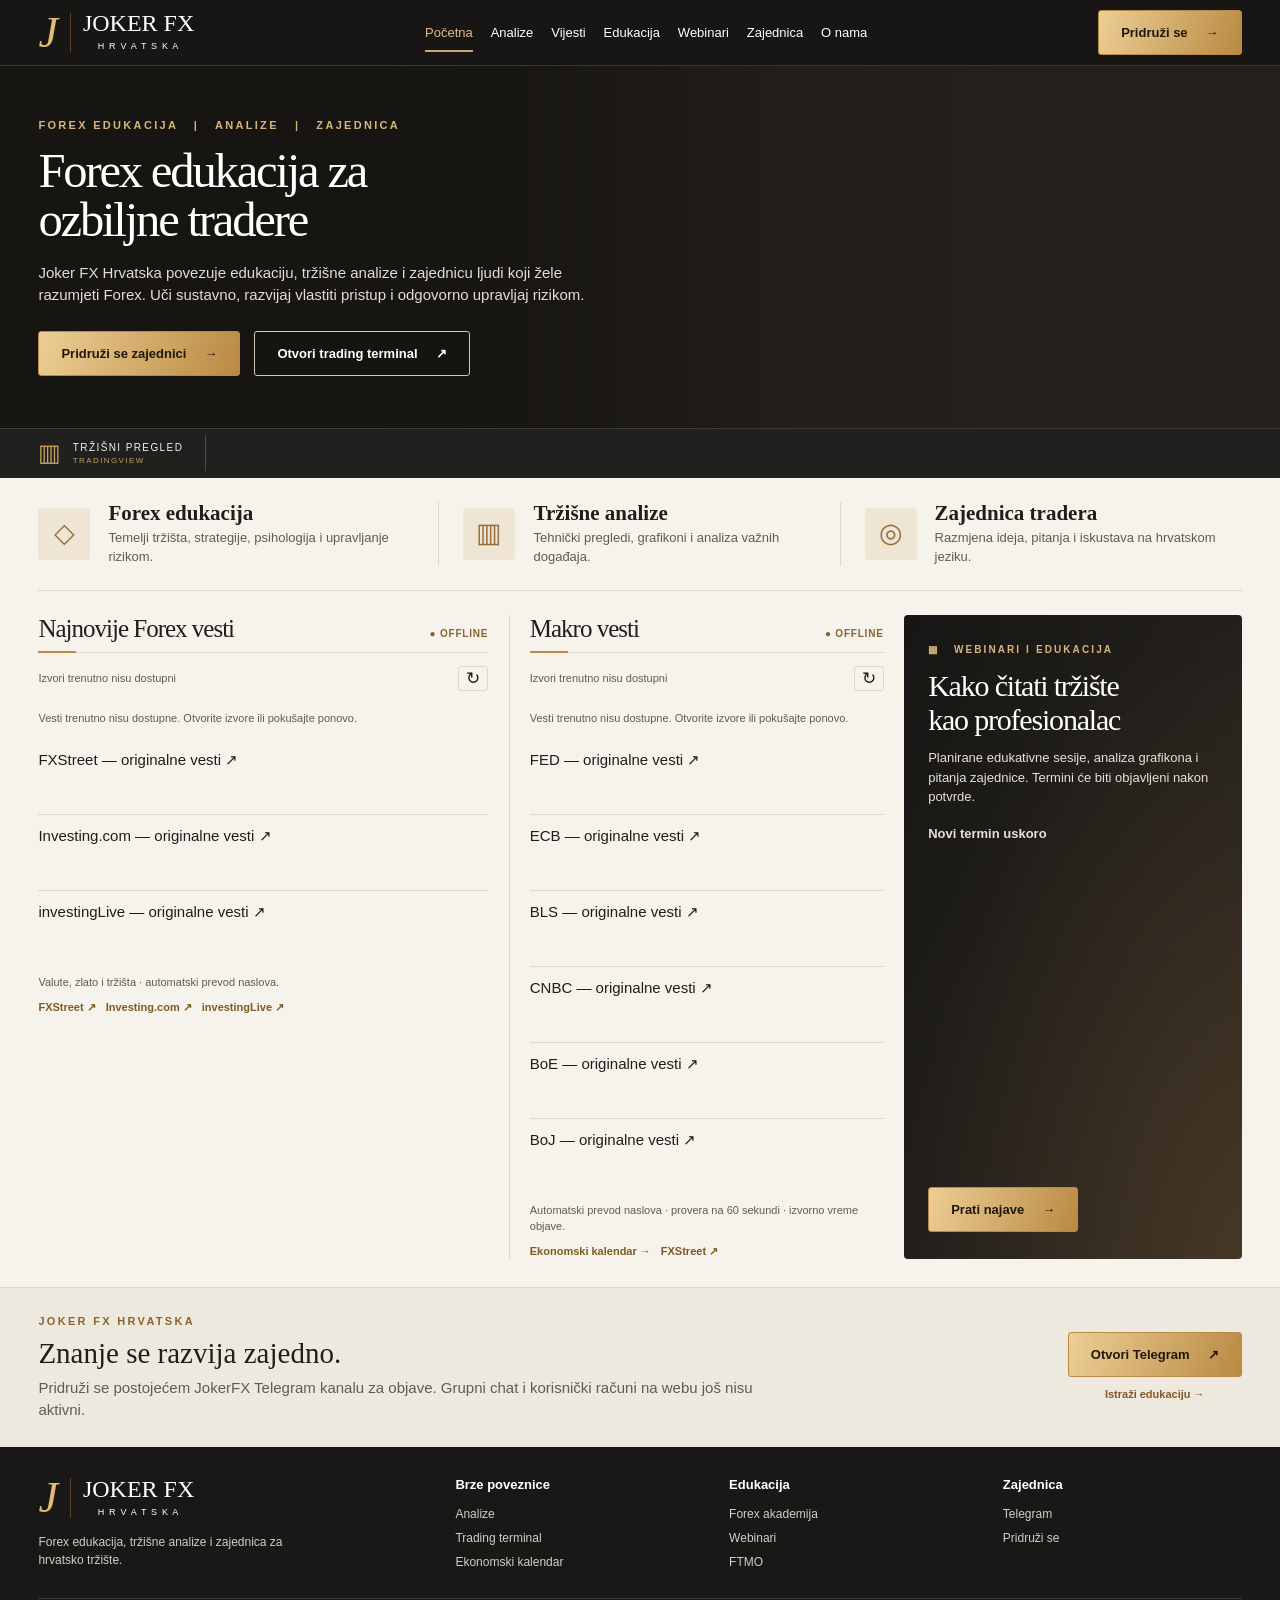
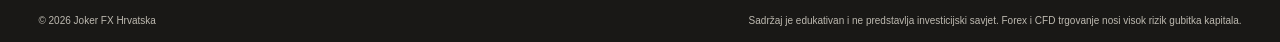
==== index.html @ 67308380 "Add two responsive live news panels and ultrawide layout" ====
<!doctype html>
<html lang="hr"><head><meta charset="utf-8"><meta name="viewport" content="width=device-width,initial-scale=1"><meta name="theme-color" content="#181715"><meta name="description" content="Joker FX Hrvatska — Forex edukacija, tržišne analize i zajednica."><title>Joker FX Hrvatska | Forex edukacija i analize</title><link rel="stylesheet" href="hrvatska-v3.css"></head>
<body><header class="masthead"><div class="wrap nav"><a class="logo" href="index.html" aria-label="Joker FX Hrvatska početna"><span class="monogram">J</span><span>JOKER FX<small>H R V A T S K A</small></span></a><button class="menu-toggle" aria-expanded="false" aria-controls="navigation" type="button">☰ <span>Meni</span></button><nav id="navigation" aria-label="Glavna navigacija"><a class="active" href="index.html" aria-current="page">Početna</a><a href="signals.html">Analize</a><a href="#forex-news">Vijesti</a><a href="#edukacija">Edukacija</a><a href="#webinari">Webinari</a><a href="#zajednica">Zajednica</a><a href="#o-nama">O nama</a></nav><a class="button gold nav-cta" href="#zajednica">Pridruži se <span>→</span></a></div></header>
<main><section class="hero"><div class="hero-art" aria-hidden="true"></div><div class="wrap hero-inner"><p class="kicker">FOREX EDUKACIJA &nbsp; | &nbsp; ANALIZE &nbsp; | &nbsp; ZAJEDNICA</p><h1>Forex edukacija za<br>ozbiljne tradere</h1><p class="hero-description">Joker FX Hrvatska povezuje edukaciju, tržišne analize i zajednicu ljudi koji žele razumjeti Forex. Uči sustavno, razvijaj vlastiti pristup i odgovorno upravljaj rizikom.</p><div class="actions"><a class="button gold" href="#zajednica">Pridruži se zajednici <span>→</span></a><a class="button outline" href="terminal.html">Otvori trading terminal <span>↗</span></a></div></div></section>
<section class="ticker" aria-label="Tržišni pregled"><div class="wrap ticker-inner"><div class="ticker-label"><span>▥</span><div>TRŽIŠNI PREGLED<small>TRADINGVIEW</small></div></div><div class="ticker-widget"><div class="tradingview-widget-container"><div class="tradingview-widget-container__widget"></div><script src="https://s3.tradingview.com/external-embedding/embed-widget-ticker-tape.js" async>{"symbols":[{"proName":"FOREXCOM:EURUSD","title":"EUR/USD"},{"proName":"FOREXCOM:GBPUSD","title":"GBP/USD"},{"proName":"FOREXCOM:USDJPY","title":"USD/JPY"},{"proName":"FOREXCOM:XAUUSD","title":"Zlato"},{"proName":"CAPITALCOM:DXY","title":"DXY"}],"showSymbolLogo":false,"isTransparent":true,"displayMode":"adaptive","colorTheme":"dark","locale":"en"}</script></div></div></div></section>
<section class="wrap pillars" id="edukacija"><a href="academy.html"><span class="feature-icon">◇</span><div><h2>Forex edukacija</h2><p>Temelji tržišta, strategije, psihologija i upravljanje rizikom.</p></div></a><a href="signals.html"><span class="feature-icon">▥</span><div><h2>Tržišne analize</h2><p>Tehnički pregledi, grafikoni i analiza važnih događaja.</p></div></a><a href="#zajednica"><span class="feature-icon">◎</span><div><h2>Zajednica tradera</h2><p>Razmjena ideja, pitanja i iskustava na hrvatskom jeziku.</p></div></a></section>
<section class="wrap editorial" aria-label="Forex i makro vesti"><div class="analysis-column news-panel" lang="sr-Latn" id="forex-news"><div class="section-heading"><h2>Najnovije Forex vesti</h2><span class="live-indicator" id="forex-live">● PROVERA</span></div><div class="news-toolbar"><span id="forex-status" role="status">Učitavanje vesti…</span><button id="forex-refresh" type="button" aria-label="Osveži Forex vesti">↻</button></div><div id="forex-list" class="story-list news-list"><p class="news-empty">Povezivanje sa Forex izvorima…</p></div><p class="news-note">Valute, zlato i tržišta · automatski prevod naslova.</p><div class="news-sources"><a href="https://www.fxstreet.com/news" target="_blank" rel="noopener noreferrer">FXStreet ↗</a><a href="https://www.investing.com/news/forex-news" target="_blank" rel="noopener noreferrer">Investing.com ↗</a><a href="https://investinglive.com/" target="_blank" rel="noopener noreferrer">investingLive ↗</a></div></div>
<div class="news-column" id="vijesti" lang="sr-Latn"><div class="section-heading"><h2>Makro vesti</h2><span class="live-indicator" id="macro-live">● PROVERA</span></div><div class="news-toolbar"><span id="macro-status" role="status">Učitavanje vesti…</span><button id="macro-refresh" type="button" aria-label="Osveži vesti">↻</button></div><div id="macro-list" class="story-list news-list"><p class="news-empty">Povezivanje sa izvorima…</p></div><p class="news-note">Automatski prevod naslova · provera na 60 sekundi · izvorno vreme objave.</p><div class="news-sources"><a href="terminal.html#calendar">Ekonomski kalendar →</a><a href="https://www.fxstreet.com/news" target="_blank" rel="noopener noreferrer">FXStreet ↗</a></div></div>
<aside class="webinar" id="webinari"><span class="kicker">▦ &nbsp; WEBINARI I EDUKACIJA</span><h2>Kako čitati tržište<br>kao profesionalac</h2><p>Planirane edukativne sesije, analiza grafikona i pitanja zajednice. Termini će biti objavljeni nakon potvrde.</p><p class="webinar-date">Novi termin uskoro</p><a class="button gold" href="#zajednica">Prati najave <span>→</span></a></aside></section>
<section class="community" id="zajednica"><div class="wrap community-inner"><div><p class="kicker">JOKER FX HRVATSKA</p><h2>Znanje se razvija zajedno.</h2><p>Pridruži se postojećem JokerFX Telegram kanalu za objave. Grupni chat i korisnički računi na webu još nisu aktivni.</p></div><div class="community-cta"><a class="button gold" href="https://t.me/jokeerfX" target="_blank" rel="noopener">Otvori Telegram <span>↗</span></a><a class="text-link" href="academy.html">Istraži edukaciju →</a></div></div></section>
</main><footer id="o-nama"><div class="wrap footer-grid"><div><a class="logo" href="index.html"><span class="monogram">J</span><span>JOKER FX<small>H R V A T S K A</small></span></a><p>Forex edukacija, tržišne analize i zajednica za hrvatsko tržište.</p></div><div><h3>Brze poveznice</h3><a href="signals.html">Analize</a><a href="terminal.html">Trading terminal</a><a href="terminal.html#calendar">Ekonomski kalendar</a></div><div><h3>Edukacija</h3><a href="academy.html">Forex akademija</a><a href="#webinari">Webinari</a><a href="ftmo.html">FTMO</a></div><div><h3>Zajednica</h3><a href="https://t.me/jokeerfX" target="_blank" rel="noopener">Telegram</a><a href="#zajednica">Pridruži se</a></div></div><div class="wrap legal"><span>© <span id="year">2026</span> Joker FX Hrvatska</span><span>Sadržaj je edukativan i ne predstavlja investicijski savjet. Forex i CFD trgovanje nosi visok rizik gubitka kapitala.</span></div></footer>
<script>const toggle=document.querySelector('.menu-toggle'),nav=document.getElementById('navigation');toggle.addEventListener('click',()=>{const open=toggle.getAttribute('aria-expanded')==='true';toggle.setAttribute('aria-expanded',String(!open));nav.classList.toggle('open',!open)});nav.querySelectorAll('a').forEach(a=>a.addEventListener('click',()=>{toggle.setAttribute('aria-expanded','false');nav.classList.remove('open')}));document.getElementById('year').textContent=new Date().getFullYear();</script><script src="news-v3.js" defer></script></body></html>
---- hrvatska-v3.css ----
:root{--cream:#f6f3ed;--paper:#fffdf8;--ink:#211e19;--black:#171614;--gold:#b88a42;--line:#ded7ca;--muted:#605c54}*{box-sizing:border-box}html{scroll-behavior:smooth;scroll-padding-top:80px}body{margin:0;background:var(--cream);color:var(--ink);font:15px/1.5 Arial,Helvetica,sans-serif}a{color:inherit;text-decoration:none}a:focus-visible,button:focus-visible{outline:3px solid #b88a42;outline-offset:4px}h1,h2,h3,p{margin:0}h1,h2,h3{font-family:Georgia,'Times New Roman',serif;font-weight:500;line-height:1.13}.wrap{width:min(1320px,calc(100% - 72px));margin:auto}.masthead{background:#171614;color:#fff;border-bottom:1px solid #ffffff22}.nav{height:65px;display:flex;gap:30px;align-items:center;justify-content:space-between}.logo{display:flex;align-items:center;gap:12px;font:24px/1 Georgia,serif;white-space:nowrap}.logo small{display:block;font:9px/1.5 Arial,sans-serif;text-align:center;letter-spacing:.13em;margin-top:5px}.monogram{font:italic 44px/.9 Georgia,serif;color:#e2b977;border-right:1px solid #b88a4266;padding-right:12px}.nav nav{display:flex;gap:28px;align-items:center}.nav nav a{font-size:13px;white-space:nowrap;padding:22px 0;position:relative}.nav nav a.active,.nav nav a:hover{color:#e3be81}.nav nav a.active:after{content:'';position:absolute;bottom:12px;left:0;right:0;height:2px;background:#cda56b}.button{display:inline-flex;align-items:center;justify-content:center;gap:18px;padding:12px 22px;border-radius:3px;font-size:13px;font-weight:700;min-height:43px;transition:filter .2s}.button:hover{filter:brightness(1.12)}.gold{background:linear-gradient(110deg,#edce94,#b98a43);color:#20170d;border:1px solid #b98a43}.outline{color:#fff;border:1px solid #d2c6b5;background:#15130f66}.menu-toggle{display:none}.hero{min-height:365px;position:relative;overflow:hidden;background:#1e1b16;color:white;isolation:isolate}.hero:after{content:'';position:absolute;inset:0;z-index:-1;background:linear-gradient(90deg,#14120ff5 0%,#14120fe8 25%,#14120f80 55%,transparent 88%)}.hero-inner{padding:49px 0 47px;position:relative;max-width:1320px}.kicker{font-size:11px;letter-spacing:.21em;font-weight:600;color:#d6b57e}.hero h1{font-size:clamp(39px,4.1vw,66px);letter-spacing:-.045em;line-height:1.02;margin:13px 0 16px;max-width:700px}.hero-description{max-width:460px;color:#e2ddd6;font-size:15px;line-height:1.5}.actions{display:flex;flex-wrap:wrap;gap:14px;margin-top:24px}.hero-art{position:absolute;inset:0 0 0 36%;z-index:-2;overflow:hidden;background:linear-gradient(110deg,#21160f,#674c34 43%,#22262a 100%)}.window{position:absolute;inset:0 0 20% 37%;background:repeating-linear-gradient(90deg,transparent 0 28%,#211c18 28% 30%),linear-gradient(180deg,#9a9b9e,#e5bb91 49%,#8e7564 50%,#5b4941 75%,#373434);box-shadow:inset 0 0 65px #0008}.desk{position:absolute;bottom:0;left:8%;right:0;height:27%;background:linear-gradient(174deg,#a77c4a,#60432b 15%,#39291d 38%,#20170f 40%);transform:skewY(-3deg);box-shadow:0 -3px 25px #10101055}.screen{position:absolute;background:#11191e;border:7px solid #292420;border-radius:5px;box-shadow:12px 20px 30px #0009;overflow:hidden;color:#b2c2c7;padding:8px}.screen-one{width:41%;height:61%;bottom:23%;left:26%;transform:perspective(900px) rotateY(-8deg)}.screen-two{width:24%;height:53%;bottom:23%;left:4%;transform:perspective(900px) rotateY(13deg)}.screen-head{font:9px Arial;letter-spacing:.14em;padding:2px 0 8px;border-bottom:1px solid #52626744}.screen-head span{float:right;color:#6f8389}.screen-one svg{width:100%;height:72%;margin-top:10px}.gridline{stroke:#73848b32;fill:none}.chartline{stroke:#8fc6ac;stroke-width:2.4;fill:none}.screen-foot{font:8px Arial;color:#829094}.market-rows{display:grid;gap:10px;margin-top:12px;font:10px Arial}.market-rows span{display:flex;justify-content:space-between}.market-rows i{display:block;background:#7baf9b;height:2px;width:32%}.chair{position:absolute;right:5%;bottom:-20%;height:72%;width:22%;border-radius:42% 38% 20% 20%;background:linear-gradient(110deg,#191614,#352a22,#120f0d);box-shadow:inset 3px 0 3px #a98354aa,9px 15px 20px #0008;transform:rotate(8deg)}.lamp{position:absolute;top:9%;left:13%;width:18%;height:18%;background:radial-gradient(ellipse at bottom,#ebbe7e,#6a4829 20%,#231b15 66%);border-radius:100% 100% 10% 10%;box-shadow:0 24px 50px #e8a75233}.ticker{background:#20201e;color:#f3f0e9;border-top:1px solid #ffffff20}.ticker-inner{display:flex;align-items:center;min-height:49px;gap:20px}.ticker-label{display:flex;align-items:center;gap:10px;font-size:10px;letter-spacing:.14em;white-space:nowrap;border-right:1px solid #ffffff30;padding-right:22px}.ticker-label>span{font-size:24px;color:#c6a063}.ticker-label small{display:block;font-size:8px;color:#c6a063}.ticker-widget{flex:1;min-width:0;overflow:hidden}.pillars{display:grid;grid-template-columns:repeat(3,1fr);padding:24px 0;border-bottom:1px solid var(--line)}.pillars>a{display:flex;gap:18px;align-items:center;padding:0 24px;border-right:1px solid var(--line)}.pillars>a:first-child{padding-left:0}.pillars>a:last-child{border-right:0}.feature-icon{flex:0 0 52px;height:52px;display:grid;place-items:center;background:#eee5d5;color:#96703a;font-size:27px;border-radius:3px}.pillars h2{font-size:21px;font-weight:600;margin-bottom:4px}.pillars p{font-size:13px;color:var(--muted);line-height:1.4}.editorial{display:grid;grid-template-columns:1.55fr 1fr 1.05fr;gap:24px;padding:24px 0 28px;align-items:stretch}.section-heading{display:flex;align-items:baseline;justify-content:space-between;gap:10px;margin-bottom:13px;border-bottom:1px solid var(--line);padding-bottom:9px;position:relative}.section-heading:after{content:'';position:absolute;bottom:-1px;left:0;width:38px;background:#b88a42;height:2px}.section-heading h2{font-size:26px;letter-spacing:-.04em}.section-heading a,.text-link,.meta{font-size:11px;font-weight:700;color:#805a24;white-space:nowrap}.analysis-grid{display:grid;grid-template-columns:1.15fr .85fr;gap:14px}.lead-story{border:1px solid var(--line);border-radius:3px;overflow:hidden}.article-art{height:140px;position:relative;overflow:hidden;background:radial-gradient(circle at 20% 10%,#46515a,#141d27 56%,#080f15);display:flex;align-items:center;justify-content:center}.euro-symbol{font:bold 115px Georgia,serif;color:#dbb474;transform:rotate(-15deg);text-shadow:5px 6px 0 #765221;line-height:1}.mini-bars{display:flex;align-items:flex-end;gap:5px;transform:rotate(-10deg);height:90px;opacity:.65}.mini-bars b{width:7px;height:40%;background:#5e9b85}.mini-bars b:nth-child(2n){height:65%;background:#b87464}.mini-bars b:nth-child(3n){height:80%}.mini-bars b:nth-child(5){height:95%}.tag{position:absolute;bottom:0;left:0;font-size:9px;font-weight:bold;background:#e3c18b;padding:4px 8px}.story-copy{padding:11px}.story-copy h3{font-size:19px;font-weight:600;line-height:1.15}.story-copy p{font-size:12px;line-height:1.4;margin:7px 0 8px;color:var(--muted)}.story-list{display:flex;flex-direction:column}.story-list>a{display:flex;align-items:center;gap:10px;padding:10px 0;border-bottom:1px solid var(--line);min-height:74px}.story-list>a:first-child{padding-top:0}.story-list>a:last-child{border-bottom:0}.story-list h3{font-size:15px;font-weight:600;line-height:1.2}.story-list small{font-size:10px;color:var(--muted)}.thumb{height:50px;flex:0 0 64px;display:grid;place-items:center;border-radius:3px;font:25px Georgia,serif;color:#e8d8ad;background:linear-gradient(145deg,#141b23,#3a4c5b);overflow:hidden}.bullion{background:linear-gradient(145deg,#30251a,#b88a42);color:#fff3c9}.usa{background:linear-gradient(145deg,#293f60,#6c2f30)}.eu{background:#263e7b;color:#efd18a}.global{background:#263e37}.category{font-size:9px;letter-spacing:.08em;color:#91682f;font-weight:bold}.news-column{border-left:1px solid var(--line);padding-left:20px}.news-list .thumb{flex-basis:86px;height:56px}.webinar{background:radial-gradient(ellipse at right bottom,#6b4e2c66,transparent 70%),linear-gradient(115deg,#171614,#2d2822);color:#fff;padding:27px 24px;display:flex;flex-direction:column;align-items:flex-start;justify-content:center;border-radius:4px;min-height:250px}.webinar .kicker{font-size:10px}.webinar h2{font-size:30px;letter-spacing:-.04em;margin:12px 0}.webinar p{font-size:13px;color:#e6e1d9;line-height:1.5}.webinar-date{font-weight:700;margin:17px 0}.webinar .button{margin-top:auto}.community{border-top:1px solid var(--line);background:#eee9df;padding:25px 0}.community-inner{display:flex;justify-content:space-between;align-items:center;gap:24px}.community .kicker{color:#8b642d}.community h2{font-size:29px;margin:7px 0}.community p:not(.kicker){color:var(--muted);max-width:730px}.community-cta{display:grid;gap:9px;text-align:center;white-space:nowrap}footer{background:#191816;color:#d1cec7;padding:30px 0 0}.footer-grid{display:grid;grid-template-columns:1.6fr 1fr 1fr 1fr;gap:35px;padding-bottom:24px}.footer-grid .logo{color:white}.footer-grid p{font-size:12px;max-width:270px;margin-top:14px}.footer-grid h3{font:bold 13px Arial,sans-serif;color:white;margin-bottom:10px}.footer-grid>div:not(:first-child) a{display:block;font-size:12px;padding:3px 0}.footer-grid a:hover,.story-list a:hover h3,.lead-story a:hover h3{color:var(--gold)}.legal{border-top:1px solid #ffffff22;display:flex;justify-content:space-between;gap:24px;font-size:10px;padding:14px 0;color:#bdb9b0} @media(max-width:1180px){.nav{gap:16px}.nav nav{gap:16px}.editorial{grid-template-columns:1.2fr 1fr}.webinar{grid-column:1/-1;min-height:220px}.nav-cta{display:none}} @media(max-width:800px){.wrap{width:calc(100% - 36px)}.nav{height:64px;position:relative}.menu-toggle{display:block;border:1px solid #ffffff44;background:none;color:white;padding:8px;border-radius:3px}.nav nav{display:none;position:absolute;z-index:10;left:-18px;right:-18px;top:64px;background:#171614;padding:12px 18px;flex-direction:column;align-items:stretch;gap:0}.nav nav.open{display:flex}.nav nav a{padding:12px 0}.nav nav a.active:after{bottom:4px;right:auto;width:35px}.hero-inner{padding:42px 0}.hero-art{left:0;opacity:.45}.hero:after{background:linear-gradient(90deg,#14120fec,#14120fa0)}.hero h1 br{display:none}.hero-description{max-width:500px}.ticker-label{display:none}.pillars{grid-template-columns:1fr;gap:15px}.pillars>a,.pillars>a:first-child{padding:0;border:0}.editorial{grid-template-columns:1fr;gap:22px}.news-column{border-left:0;padding-left:0}.webinar{grid-column:auto}.community-inner{align-items:flex-start;flex-direction:column}.community-cta{text-align:left}.footer-grid{grid-template-columns:1fr 1fr;gap:22px}.legal{flex-direction:column;gap:8px}} @media(max-width:420px){.analysis-grid{grid-template-columns:1fr}.hero h1{font-size:39px}.button{padding:10px 14px}.footer-grid{grid-template-columns:1fr}.section-heading h2{font-size:24px}} @media(prefers-reduced-motion:reduce){html{scroll-behavior:auto}*{transition:none!important}}
/* Photographic editorial hero; image by Caroline Ross, Unsplash (SOcNiY6TDIs). */
.hero-art{inset:0 0 0 25%;background:#312a23 url("https://images.unsplash.com/photo-1712111878737-c1d644970d1a?auto=format&fit=crop&w=1800&q=85") center 52%/cover no-repeat}.hero:after{background:linear-gradient(90deg,#171511 0%,#171511f5 24%,#171511a0 48%,#17151112 81%)}.live-indicator{font-size:10px;letter-spacing:.08em;color:#36794b;font-weight:bold;white-space:nowrap}.news-toolbar{display:flex;align-items:center;justify-content:space-between;gap:8px;font-size:10px;color:var(--muted);min-height:24px;margin-bottom:8px}.news-toolbar button{font-size:17px;line-height:1;border:1px solid var(--line);border-radius:3px;color:var(--ink);background:transparent;padding:3px 7px;cursor:pointer}.news-toolbar button:disabled{opacity:.4}.news-note,.news-empty{font-size:11px;color:var(--muted);line-height:1.45}.news-note{margin-top:8px}.news-sources{display:flex;flex-wrap:wrap;gap:10px;margin-top:8px;font-size:11px;color:#805a24;font-weight:bold}.news-list h3{overflow-wrap:anywhere}.news-list .thumb{flex-basis:47px;height:46px;font:14px Arial,sans-serif;font-weight:bold}.news-list>a{min-height:65px}.news-list .original-label{color:#805a24}.news-list .news-meta{display:block;margin-top:4px}.news-list .thumb.bls{background:#385148}.news-list .thumb.fed{background:#353b4a}.news-list .thumb.ecb{background:#263e7b}@media(max-width:800px){.hero-art{left:0;opacity:.85;background-position:65% center}.hero:after{background:linear-gradient(90deg,#171511f2,#171511a0)}}
/* Responsive editorial layout: width is determined by CSS viewport, not monitor inches. */
.wrap{width:94%;max-width:2200px}.hero-inner{max-width:2200px}.hero{min-height:clamp(340px,21vw,620px);display:flex;align-items:center}.hero-inner{padding:clamp(38px,4vw,92px) 0}.hero h1{font-size:clamp(40px,3.8vw,92px);max-width:56%;}.hero-description{font-size:clamp(15px,1vw,22px);max-width:min(48%,710px)}.hero-art{inset:0 0 0 39%;background-color:#24201b;background-size:contain;background-position:right center;background-repeat:no-repeat}.hero:after{background:linear-gradient(90deg,#171511 0%,#171511 27%,#171511e8 40%,#17151133 61%,transparent 83%)}.editorial{grid-template-columns:minmax(0,1.2fr) minmax(0,1fr) minmax(0,.9fr);gap:clamp(18px,1.6vw,36px)}.editorial>*{min-width:0}.news-panel,.news-column{min-width:0}.section-heading{flex-wrap:wrap}.section-heading h2{font-size:clamp(25px,1.75vw,40px)}.news-list>a{align-items:flex-start;min-height:76px;gap:14px}.news-list>a>div{min-width:0}.news-list h3{font-size:clamp(16px,1.03vw,23px);line-height:1.3}.news-list .thumb{flex:0 0 clamp(48px,3.4vw,76px);height:clamp(48px,3.4vw,76px);font-size:clamp(9px,.7vw,15px);text-align:center;padding:3px;overflow-wrap:anywhere}.news-list .news-meta,.news-toolbar,.news-note,.news-sources{font-size:clamp(11px,.72vw,15px)}.news-list .thumb.fxstreet{background:#273d57}.news-list .thumb.investing{background:#282b30}.news-list .thumb.investinglive{background:#3f4b4d}.news-list .thumb.cnbc{background:#243b61}.news-list .thumb.boe{background:#573e42}.news-list .thumb.boj{background:#773d3d}.pillars p{font-size:clamp(13px,.85vw,18px)}.pillars h2{font-size:clamp(21px,1.4vw,32px)}.webinar h2{font-size:clamp(30px,2vw,48px)}.webinar p{font-size:clamp(13px,.9vw,19px)}.nav nav a,.button{font-size:clamp(13px,.8vw,18px)}.nav nav{gap:clamp(14px,1.4vw,32px)}.nav{height:auto;min-height:65px}.hero-inner,.ticker-widget,.pillars>a,.footer-grid>div{min-width:0}.ticker-widget iframe{max-width:100%}.live-indicator[data-state="offline"]{color:#86652f}.live-indicator[data-state="online"]{color:#36794b}.news-empty{padding:12px 0}.news-sources a{white-space:normal}.news-list .thumb{flex-shrink:0}img{max-width:100%;height:auto}
@media(min-width:1800px){.wrap{width:94%;max-width:none}.hero-inner{max-width:none}.nav{min-height:82px}.pillars{padding:30px 0}.editorial{padding:32px 0}.news-list>a{padding:15px 0}.webinar{padding:35px}.community{padding:35px 0}}
@media(max-width:1180px){.editorial{grid-template-columns:repeat(2,minmax(0,1fr))}.webinar{grid-column:1/-1}.hero h1{max-width:75%}.hero-description{max-width:65%}}
@media(max-width:800px){.wrap{width:calc(100% - 36px)}.hero-art{inset:0;background-size:contain;background-position:center bottom;opacity:.65}.hero:after{background:linear-gradient(90deg,#171511ed,#17151199)}.hero h1,.hero-description{max-width:100%}.editorial{grid-template-columns:minmax(0,1fr)}.webinar{grid-column:auto}.nav nav{left:-18px;right:-18px}.nav{min-height:64px}.pillars{grid-template-columns:1fr}.news-list .thumb{flex-basis:48px}.hero{min-height:0}.hero-inner{padding:40px 0}.hero h1{font-size:clamp(34px,7vw,52px)}}
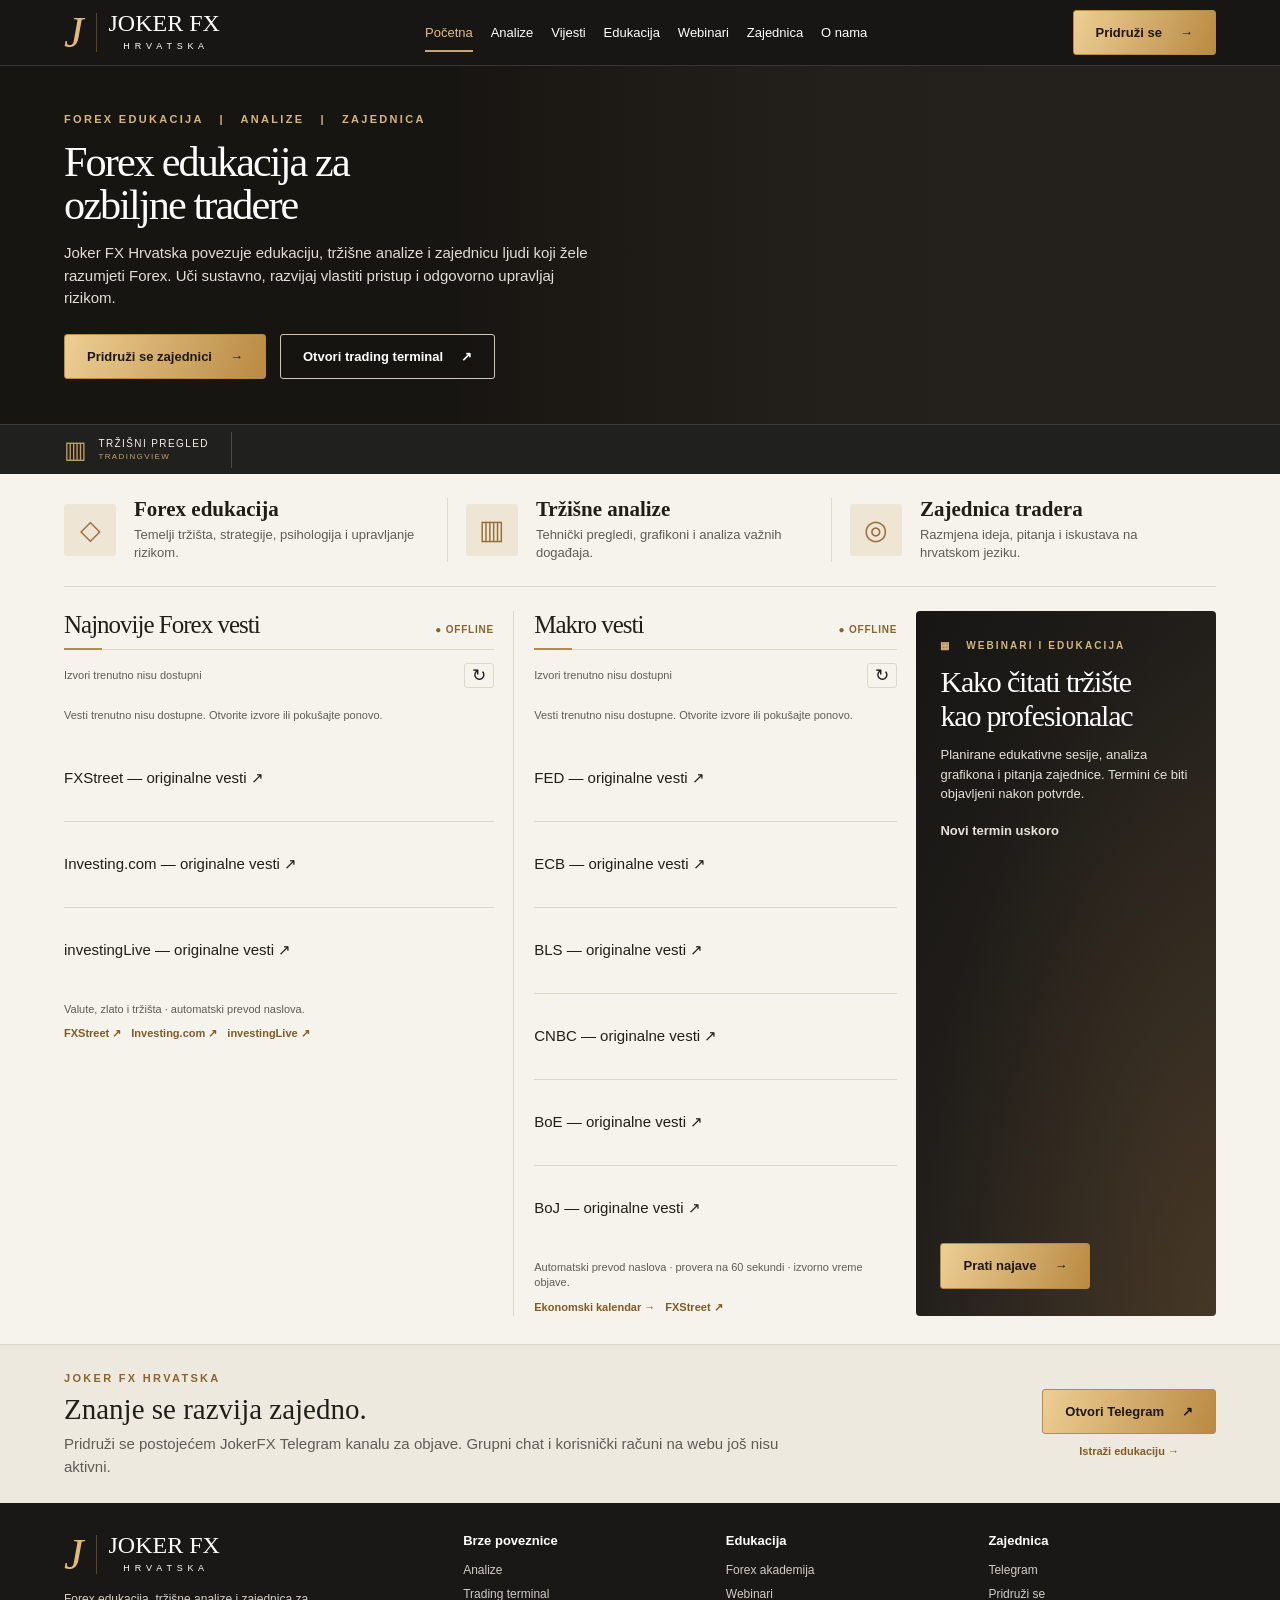
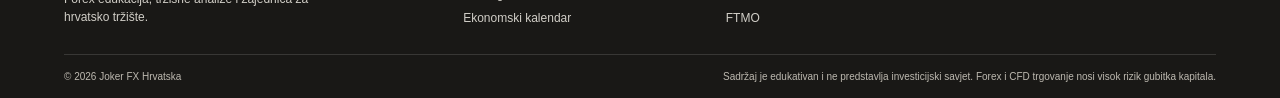
==== commit 2b2e56bc: "Balance desktop layout and use original article thumbnails" ====
--- a/index.html
+++ b/index.html
@@ -1,5 +1,5 @@
 <!doctype html>
-<html lang="hr"><head><meta charset="utf-8"><meta name="viewport" content="width=device-width,initial-scale=1"><meta name="theme-color" content="#181715"><meta name="description" content="Joker FX Hrvatska — Forex edukacija, tržišne analize i zajednica."><title>Joker FX Hrvatska | Forex edukacija i analize</title><link rel="stylesheet" href="hrvatska-v3.css"></head>
+<html lang="hr"><head><meta charset="utf-8"><meta name="viewport" content="width=device-width,initial-scale=1"><meta name="theme-color" content="#181715"><meta name="description" content="Joker FX Hrvatska — Forex edukacija, tržišne analize i zajednica."><title>Joker FX Hrvatska | Forex edukacija i analize</title><link rel="stylesheet" href="hrvatska-v4.css"></head>
 <body><header class="masthead"><div class="wrap nav"><a class="logo" href="index.html" aria-label="Joker FX Hrvatska početna"><span class="monogram">J</span><span>JOKER FX<small>H R V A T S K A</small></span></a><button class="menu-toggle" aria-expanded="false" aria-controls="navigation" type="button">☰ <span>Meni</span></button><nav id="navigation" aria-label="Glavna navigacija"><a class="active" href="index.html" aria-current="page">Početna</a><a href="signals.html">Analize</a><a href="#forex-news">Vijesti</a><a href="#edukacija">Edukacija</a><a href="#webinari">Webinari</a><a href="#zajednica">Zajednica</a><a href="#o-nama">O nama</a></nav><a class="button gold nav-cta" href="#zajednica">Pridruži se <span>→</span></a></div></header>
 <main><section class="hero"><div class="hero-art" aria-hidden="true"></div><div class="wrap hero-inner"><p class="kicker">FOREX EDUKACIJA &nbsp; | &nbsp; ANALIZE &nbsp; | &nbsp; ZAJEDNICA</p><h1>Forex edukacija za<br>ozbiljne tradere</h1><p class="hero-description">Joker FX Hrvatska povezuje edukaciju, tržišne analize i zajednicu ljudi koji žele razumjeti Forex. Uči sustavno, razvijaj vlastiti pristup i odgovorno upravljaj rizikom.</p><div class="actions"><a class="button gold" href="#zajednica">Pridruži se zajednici <span>→</span></a><a class="button outline" href="terminal.html">Otvori trading terminal <span>↗</span></a></div></div></section>
 <section class="ticker" aria-label="Tržišni pregled"><div class="wrap ticker-inner"><div class="ticker-label"><span>▥</span><div>TRŽIŠNI PREGLED<small>TRADINGVIEW</small></div></div><div class="ticker-widget"><div class="tradingview-widget-container"><div class="tradingview-widget-container__widget"></div><script src="https://s3.tradingview.com/external-embedding/embed-widget-ticker-tape.js" async>{"symbols":[{"proName":"FOREXCOM:EURUSD","title":"EUR/USD"},{"proName":"FOREXCOM:GBPUSD","title":"GBP/USD"},{"proName":"FOREXCOM:USDJPY","title":"USD/JPY"},{"proName":"FOREXCOM:XAUUSD","title":"Zlato"},{"proName":"CAPITALCOM:DXY","title":"DXY"}],"showSymbolLogo":false,"isTransparent":true,"displayMode":"adaptive","colorTheme":"dark","locale":"en"}</script></div></div></div></section>
@@ -9,4 +9,4 @@
 <aside class="webinar" id="webinari"><span class="kicker">▦ &nbsp; WEBINARI I EDUKACIJA</span><h2>Kako čitati tržište<br>kao profesionalac</h2><p>Planirane edukativne sesije, analiza grafikona i pitanja zajednice. Termini će biti objavljeni nakon potvrde.</p><p class="webinar-date">Novi termin uskoro</p><a class="button gold" href="#zajednica">Prati najave <span>→</span></a></aside></section>
 <section class="community" id="zajednica"><div class="wrap community-inner"><div><p class="kicker">JOKER FX HRVATSKA</p><h2>Znanje se razvija zajedno.</h2><p>Pridruži se postojećem JokerFX Telegram kanalu za objave. Grupni chat i korisnički računi na webu još nisu aktivni.</p></div><div class="community-cta"><a class="button gold" href="https://t.me/jokeerfX" target="_blank" rel="noopener">Otvori Telegram <span>↗</span></a><a class="text-link" href="academy.html">Istraži edukaciju →</a></div></div></section>
 </main><footer id="o-nama"><div class="wrap footer-grid"><div><a class="logo" href="index.html"><span class="monogram">J</span><span>JOKER FX<small>H R V A T S K A</small></span></a><p>Forex edukacija, tržišne analize i zajednica za hrvatsko tržište.</p></div><div><h3>Brze poveznice</h3><a href="signals.html">Analize</a><a href="terminal.html">Trading terminal</a><a href="terminal.html#calendar">Ekonomski kalendar</a></div><div><h3>Edukacija</h3><a href="academy.html">Forex akademija</a><a href="#webinari">Webinari</a><a href="ftmo.html">FTMO</a></div><div><h3>Zajednica</h3><a href="https://t.me/jokeerfX" target="_blank" rel="noopener">Telegram</a><a href="#zajednica">Pridruži se</a></div></div><div class="wrap legal"><span>© <span id="year">2026</span> Joker FX Hrvatska</span><span>Sadržaj je edukativan i ne predstavlja investicijski savjet. Forex i CFD trgovanje nosi visok rizik gubitka kapitala.</span></div></footer>
-<script>const toggle=document.querySelector('.menu-toggle'),nav=document.getElementById('navigation');toggle.addEventListener('click',()=>{const open=toggle.getAttribute('aria-expanded')==='true';toggle.setAttribute('aria-expanded',String(!open));nav.classList.toggle('open',!open)});nav.querySelectorAll('a').forEach(a=>a.addEventListener('click',()=>{toggle.setAttribute('aria-expanded','false');nav.classList.remove('open')}));document.getElementById('year').textContent=new Date().getFullYear();</script><script src="news-v3.js" defer></script></body></html>+<script>const toggle=document.querySelector('.menu-toggle'),nav=document.getElementById('navigation');toggle.addEventListener('click',()=>{const open=toggle.getAttribute('aria-expanded')==='true';toggle.setAttribute('aria-expanded',String(!open));nav.classList.toggle('open',!open)});nav.querySelectorAll('a').forEach(a=>a.addEventListener('click',()=>{toggle.setAttribute('aria-expanded','false');nav.classList.remove('open')}));document.getElementById('year').textContent=new Date().getFullYear();</script><script src="news-v4.js" defer></script></body></html>
--- a/hrvatska-v4.css
+++ b/hrvatska-v4.css
@@ -0,0 +1,29 @@
+:root{--cream:#f6f3ed;--paper:#fffdf8;--ink:#211e19;--black:#171614;--gold:#b88a42;--line:#ded7ca;--muted:#605c54}*{box-sizing:border-box}html{scroll-behavior:smooth;scroll-padding-top:80px}body{margin:0;background:var(--cream);color:var(--ink);font:15px/1.5 Arial,Helvetica,sans-serif}a{color:inherit;text-decoration:none}a:focus-visible,button:focus-visible{outline:3px solid #b88a42;outline-offset:4px}h1,h2,h3,p{margin:0}h1,h2,h3{font-family:Georgia,'Times New Roman',serif;font-weight:500;line-height:1.13}.wrap{width:min(1320px,calc(100% - 72px));margin:auto}.masthead{background:#171614;color:#fff;border-bottom:1px solid #ffffff22}.nav{height:65px;display:flex;gap:30px;align-items:center;justify-content:space-between}.logo{display:flex;align-items:center;gap:12px;font:24px/1 Georgia,serif;white-space:nowrap}.logo small{display:block;font:9px/1.5 Arial,sans-serif;text-align:center;letter-spacing:.13em;margin-top:5px}.monogram{font:italic 44px/.9 Georgia,serif;color:#e2b977;border-right:1px solid #b88a4266;padding-right:12px}.nav nav{display:flex;gap:28px;align-items:center}.nav nav a{font-size:13px;white-space:nowrap;padding:22px 0;position:relative}.nav nav a.active,.nav nav a:hover{color:#e3be81}.nav nav a.active:after{content:'';position:absolute;bottom:12px;left:0;right:0;height:2px;background:#cda56b}.button{display:inline-flex;align-items:center;justify-content:center;gap:18px;padding:12px 22px;border-radius:3px;font-size:13px;font-weight:700;min-height:43px;transition:filter .2s}.button:hover{filter:brightness(1.12)}.gold{background:linear-gradient(110deg,#edce94,#b98a43);color:#20170d;border:1px solid #b98a43}.outline{color:#fff;border:1px solid #d2c6b5;background:#15130f66}.menu-toggle{display:none}.hero{min-height:365px;position:relative;overflow:hidden;background:#1e1b16;color:white;isolation:isolate}.hero:after{content:'';position:absolute;inset:0;z-index:-1;background:linear-gradient(90deg,#14120ff5 0%,#14120fe8 25%,#14120f80 55%,transparent 88%)}.hero-inner{padding:49px 0 47px;position:relative;max-width:1320px}.kicker{font-size:11px;letter-spacing:.21em;font-weight:600;color:#d6b57e}.hero h1{font-size:clamp(39px,4.1vw,66px);letter-spacing:-.045em;line-height:1.02;margin:13px 0 16px;max-width:700px}.hero-description{max-width:460px;color:#e2ddd6;font-size:15px;line-height:1.5}.actions{display:flex;flex-wrap:wrap;gap:14px;margin-top:24px}.hero-art{position:absolute;inset:0 0 0 36%;z-index:-2;overflow:hidden;background:linear-gradient(110deg,#21160f,#674c34 43%,#22262a 100%)}.window{position:absolute;inset:0 0 20% 37%;background:repeating-linear-gradient(90deg,transparent 0 28%,#211c18 28% 30%),linear-gradient(180deg,#9a9b9e,#e5bb91 49%,#8e7564 50%,#5b4941 75%,#373434);box-shadow:inset 0 0 65px #0008}.desk{position:absolute;bottom:0;left:8%;right:0;height:27%;background:linear-gradient(174deg,#a77c4a,#60432b 15%,#39291d 38%,#20170f 40%);transform:skewY(-3deg);box-shadow:0 -3px 25px #10101055}.screen{position:absolute;background:#11191e;border:7px solid #292420;border-radius:5px;box-shadow:12px 20px 30px #0009;overflow:hidden;color:#b2c2c7;padding:8px}.screen-one{width:41%;height:61%;bottom:23%;left:26%;transform:perspective(900px) rotateY(-8deg)}.screen-two{width:24%;height:53%;bottom:23%;left:4%;transform:perspective(900px) rotateY(13deg)}.screen-head{font:9px Arial;letter-spacing:.14em;padding:2px 0 8px;border-bottom:1px solid #52626744}.screen-head span{float:right;color:#6f8389}.screen-one svg{width:100%;height:72%;margin-top:10px}.gridline{stroke:#73848b32;fill:none}.chartline{stroke:#8fc6ac;stroke-width:2.4;fill:none}.screen-foot{font:8px Arial;color:#829094}.market-rows{display:grid;gap:10px;margin-top:12px;font:10px Arial}.market-rows span{display:flex;justify-content:space-between}.market-rows i{display:block;background:#7baf9b;height:2px;width:32%}.chair{position:absolute;right:5%;bottom:-20%;height:72%;width:22%;border-radius:42% 38% 20% 20%;background:linear-gradient(110deg,#191614,#352a22,#120f0d);box-shadow:inset 3px 0 3px #a98354aa,9px 15px 20px #0008;transform:rotate(8deg)}.lamp{position:absolute;top:9%;left:13%;width:18%;height:18%;background:radial-gradient(ellipse at bottom,#ebbe7e,#6a4829 20%,#231b15 66%);border-radius:100% 100% 10% 10%;box-shadow:0 24px 50px #e8a75233}.ticker{background:#20201e;color:#f3f0e9;border-top:1px solid #ffffff20}.ticker-inner{display:flex;align-items:center;min-height:49px;gap:20px}.ticker-label{display:flex;align-items:center;gap:10px;font-size:10px;letter-spacing:.14em;white-space:nowrap;border-right:1px solid #ffffff30;padding-right:22px}.ticker-label>span{font-size:24px;color:#c6a063}.ticker-label small{display:block;font-size:8px;color:#c6a063}.ticker-widget{flex:1;min-width:0;overflow:hidden}.pillars{display:grid;grid-template-columns:repeat(3,1fr);padding:24px 0;border-bottom:1px solid var(--line)}.pillars>a{display:flex;gap:18px;align-items:center;padding:0 24px;border-right:1px solid var(--line)}.pillars>a:first-child{padding-left:0}.pillars>a:last-child{border-right:0}.feature-icon{flex:0 0 52px;height:52px;display:grid;place-items:center;background:#eee5d5;color:#96703a;font-size:27px;border-radius:3px}.pillars h2{font-size:21px;font-weight:600;margin-bottom:4px}.pillars p{font-size:13px;color:var(--muted);line-height:1.4}.editorial{display:grid;grid-template-columns:1.55fr 1fr 1.05fr;gap:24px;padding:24px 0 28px;align-items:stretch}.section-heading{display:flex;align-items:baseline;justify-content:space-between;gap:10px;margin-bottom:13px;border-bottom:1px solid var(--line);padding-bottom:9px;position:relative}.section-heading:after{content:'';position:absolute;bottom:-1px;left:0;width:38px;background:#b88a42;height:2px}.section-heading h2{font-size:26px;letter-spacing:-.04em}.section-heading a,.text-link,.meta{font-size:11px;font-weight:700;color:#805a24;white-space:nowrap}.analysis-grid{display:grid;grid-template-columns:1.15fr .85fr;gap:14px}.lead-story{border:1px solid var(--line);border-radius:3px;overflow:hidden}.article-art{height:140px;position:relative;overflow:hidden;background:radial-gradient(circle at 20% 10%,#46515a,#141d27 56%,#080f15);display:flex;align-items:center;justify-content:center}.euro-symbol{font:bold 115px Georgia,serif;color:#dbb474;transform:rotate(-15deg);text-shadow:5px 6px 0 #765221;line-height:1}.mini-bars{display:flex;align-items:flex-end;gap:5px;transform:rotate(-10deg);height:90px;opacity:.65}.mini-bars b{width:7px;height:40%;background:#5e9b85}.mini-bars b:nth-child(2n){height:65%;background:#b87464}.mini-bars b:nth-child(3n){height:80%}.mini-bars b:nth-child(5){height:95%}.tag{position:absolute;bottom:0;left:0;font-size:9px;font-weight:bold;background:#e3c18b;padding:4px 8px}.story-copy{padding:11px}.story-copy h3{font-size:19px;font-weight:600;line-height:1.15}.story-copy p{font-size:12px;line-height:1.4;margin:7px 0 8px;color:var(--muted)}.story-list{display:flex;flex-direction:column}.story-list>a{display:flex;align-items:center;gap:10px;padding:10px 0;border-bottom:1px solid var(--line);min-height:74px}.story-list>a:first-child{padding-top:0}.story-list>a:last-child{border-bottom:0}.story-list h3{font-size:15px;font-weight:600;line-height:1.2}.story-list small{font-size:10px;color:var(--muted)}.thumb{height:50px;flex:0 0 64px;display:grid;place-items:center;border-radius:3px;font:25px Georgia,serif;color:#e8d8ad;background:linear-gradient(145deg,#141b23,#3a4c5b);overflow:hidden}.bullion{background:linear-gradient(145deg,#30251a,#b88a42);color:#fff3c9}.usa{background:linear-gradient(145deg,#293f60,#6c2f30)}.eu{background:#263e7b;color:#efd18a}.global{background:#263e37}.category{font-size:9px;letter-spacing:.08em;color:#91682f;font-weight:bold}.news-column{border-left:1px solid var(--line);padding-left:20px}.news-list .thumb{flex-basis:86px;height:56px}.webinar{background:radial-gradient(ellipse at right bottom,#6b4e2c66,transparent 70%),linear-gradient(115deg,#171614,#2d2822);color:#fff;padding:27px 24px;display:flex;flex-direction:column;align-items:flex-start;justify-content:center;border-radius:4px;min-height:250px}.webinar .kicker{font-size:10px}.webinar h2{font-size:30px;letter-spacing:-.04em;margin:12px 0}.webinar p{font-size:13px;color:#e6e1d9;line-height:1.5}.webinar-date{font-weight:700;margin:17px 0}.webinar .button{margin-top:auto}.community{border-top:1px solid var(--line);background:#eee9df;padding:25px 0}.community-inner{display:flex;justify-content:space-between;align-items:center;gap:24px}.community .kicker{color:#8b642d}.community h2{font-size:29px;margin:7px 0}.community p:not(.kicker){color:var(--muted);max-width:730px}.community-cta{display:grid;gap:9px;text-align:center;white-space:nowrap}footer{background:#191816;color:#d1cec7;padding:30px 0 0}.footer-grid{display:grid;grid-template-columns:1.6fr 1fr 1fr 1fr;gap:35px;padding-bottom:24px}.footer-grid .logo{color:white}.footer-grid p{font-size:12px;max-width:270px;margin-top:14px}.footer-grid h3{font:bold 13px Arial,sans-serif;color:white;margin-bottom:10px}.footer-grid>div:not(:first-child) a{display:block;font-size:12px;padding:3px 0}.footer-grid a:hover,.story-list a:hover h3,.lead-story a:hover h3{color:var(--gold)}.legal{border-top:1px solid #ffffff22;display:flex;justify-content:space-between;gap:24px;font-size:10px;padding:14px 0;color:#bdb9b0} @media(max-width:1180px){.nav{gap:16px}.nav nav{gap:16px}.editorial{grid-template-columns:1.2fr 1fr}.webinar{grid-column:1/-1;min-height:220px}.nav-cta{display:none}} @media(max-width:800px){.wrap{width:calc(100% - 36px)}.nav{height:64px;position:relative}.menu-toggle{display:block;border:1px solid #ffffff44;background:none;color:white;padding:8px;border-radius:3px}.nav nav{display:none;position:absolute;z-index:10;left:-18px;right:-18px;top:64px;background:#171614;padding:12px 18px;flex-direction:column;align-items:stretch;gap:0}.nav nav.open{display:flex}.nav nav a{padding:12px 0}.nav nav a.active:after{bottom:4px;right:auto;width:35px}.hero-inner{padding:42px 0}.hero-art{left:0;opacity:.45}.hero:after{background:linear-gradient(90deg,#14120fec,#14120fa0)}.hero h1 br{display:none}.hero-description{max-width:500px}.ticker-label{display:none}.pillars{grid-template-columns:1fr;gap:15px}.pillars>a,.pillars>a:first-child{padding:0;border:0}.editorial{grid-template-columns:1fr;gap:22px}.news-column{border-left:0;padding-left:0}.webinar{grid-column:auto}.community-inner{align-items:flex-start;flex-direction:column}.community-cta{text-align:left}.footer-grid{grid-template-columns:1fr 1fr;gap:22px}.legal{flex-direction:column;gap:8px}} @media(max-width:420px){.analysis-grid{grid-template-columns:1fr}.hero h1{font-size:39px}.button{padding:10px 14px}.footer-grid{grid-template-columns:1fr}.section-heading h2{font-size:24px}} @media(prefers-reduced-motion:reduce){html{scroll-behavior:auto}*{transition:none!important}}
+/* Photographic editorial hero; image by Caroline Ross, Unsplash (SOcNiY6TDIs). */
+.hero-art{inset:0 0 0 25%;background:#312a23 url("https://images.unsplash.com/photo-1712111878737-c1d644970d1a?auto=format&fit=crop&w=1800&q=85") center 52%/cover no-repeat}.hero:after{background:linear-gradient(90deg,#171511 0%,#171511f5 24%,#171511a0 48%,#17151112 81%)}.live-indicator{font-size:10px;letter-spacing:.08em;color:#36794b;font-weight:bold;white-space:nowrap}.news-toolbar{display:flex;align-items:center;justify-content:space-between;gap:8px;font-size:10px;color:var(--muted);min-height:24px;margin-bottom:8px}.news-toolbar button{font-size:17px;line-height:1;border:1px solid var(--line);border-radius:3px;color:var(--ink);background:transparent;padding:3px 7px;cursor:pointer}.news-toolbar button:disabled{opacity:.4}.news-note,.news-empty{font-size:11px;color:var(--muted);line-height:1.45}.news-note{margin-top:8px}.news-sources{display:flex;flex-wrap:wrap;gap:10px;margin-top:8px;font-size:11px;color:#805a24;font-weight:bold}.news-list h3{overflow-wrap:anywhere}.news-list .thumb{flex-basis:47px;height:46px;font:14px Arial,sans-serif;font-weight:bold}.news-list>a{min-height:65px}.news-list .original-label{color:#805a24}.news-list .news-meta{display:block;margin-top:4px}.news-list .thumb.bls{background:#385148}.news-list .thumb.fed{background:#353b4a}.news-list .thumb.ecb{background:#263e7b}@media(max-width:800px){.hero-art{left:0;opacity:.85;background-position:65% center}.hero:after{background:linear-gradient(90deg,#171511f2,#171511a0)}}
+/* Responsive editorial layout: width is determined by CSS viewport, not monitor inches. */
+.wrap{width:94%;max-width:2200px}.hero-inner{max-width:2200px}.hero{min-height:clamp(340px,21vw,620px);display:flex;align-items:center}.hero-inner{padding:clamp(38px,4vw,92px) 0}.hero h1{font-size:clamp(40px,3.8vw,92px);max-width:56%;}.hero-description{font-size:clamp(15px,1vw,22px);max-width:min(48%,710px)}.hero-art{inset:0 0 0 39%;background-color:#24201b;background-size:contain;background-position:right center;background-repeat:no-repeat}.hero:after{background:linear-gradient(90deg,#171511 0%,#171511 27%,#171511e8 40%,#17151133 61%,transparent 83%)}.editorial{grid-template-columns:minmax(0,1.2fr) minmax(0,1fr) minmax(0,.9fr);gap:clamp(18px,1.6vw,36px)}.editorial>*{min-width:0}.news-panel,.news-column{min-width:0}.section-heading{flex-wrap:wrap}.section-heading h2{font-size:clamp(25px,1.75vw,40px)}.news-list>a{align-items:flex-start;min-height:76px;gap:14px}.news-list>a>div{min-width:0}.news-list h3{font-size:clamp(16px,1.03vw,23px);line-height:1.3}.news-list .thumb{flex:0 0 clamp(48px,3.4vw,76px);height:clamp(48px,3.4vw,76px);font-size:clamp(9px,.7vw,15px);text-align:center;padding:3px;overflow-wrap:anywhere}.news-list .news-meta,.news-toolbar,.news-note,.news-sources{font-size:clamp(11px,.72vw,15px)}.news-list .thumb.fxstreet{background:#273d57}.news-list .thumb.investing{background:#282b30}.news-list .thumb.investinglive{background:#3f4b4d}.news-list .thumb.cnbc{background:#243b61}.news-list .thumb.boe{background:#573e42}.news-list .thumb.boj{background:#773d3d}.pillars p{font-size:clamp(13px,.85vw,18px)}.pillars h2{font-size:clamp(21px,1.4vw,32px)}.webinar h2{font-size:clamp(30px,2vw,48px)}.webinar p{font-size:clamp(13px,.9vw,19px)}.nav nav a,.button{font-size:clamp(13px,.8vw,18px)}.nav nav{gap:clamp(14px,1.4vw,32px)}.nav{height:auto;min-height:65px}.hero-inner,.ticker-widget,.pillars>a,.footer-grid>div{min-width:0}.ticker-widget iframe{max-width:100%}.live-indicator[data-state="offline"]{color:#86652f}.live-indicator[data-state="online"]{color:#36794b}.news-empty{padding:12px 0}.news-sources a{white-space:normal}.news-list .thumb{flex-shrink:0}img{max-width:100%;height:auto}
+@media(min-width:1800px){.wrap{width:94%;max-width:none}.hero-inner{max-width:none}.nav{min-height:82px}.pillars{padding:30px 0}.editorial{padding:32px 0}.news-list>a{padding:15px 0}.webinar{padding:35px}.community{padding:35px 0}}
+@media(max-width:1180px){.editorial{grid-template-columns:repeat(2,minmax(0,1fr))}.webinar{grid-column:1/-1}.hero h1{max-width:75%}.hero-description{max-width:65%}}
+@media(max-width:800px){.wrap{width:calc(100% - 36px)}.hero-art{inset:0;background-size:contain;background-position:center bottom;opacity:.65}.hero:after{background:linear-gradient(90deg,#171511ed,#17151199)}.hero h1,.hero-description{max-width:100%}.editorial{grid-template-columns:minmax(0,1fr)}.webinar{grid-column:auto}.nav nav{left:-18px;right:-18px}.nav{min-height:64px}.pillars{grid-template-columns:1fr}.news-list .thumb{flex-basis:48px}.hero{min-height:0}.hero-inner{padding:40px 0}.hero h1{font-size:clamp(34px,7vw,52px)}}
+
+/* Balanced editorial width, proportional imagery, no stretched cards. */
+.wrap,.hero-inner{width:min(90%,2300px);max-width:2300px}
+.hero{min-height:clamp(330px,19vw,560px);background:#171511}
+.hero-inner{padding:clamp(42px,3.5vw,78px) 0}
+.hero-art{inset:0 0 0 36%;background-position:center 54%;background-size:cover;opacity:1}
+.hero:after{background:linear-gradient(90deg,#171511 0%,#171511 27%,#171511ed 36%,#17151188 48%,#17151114 65%,transparent 82%)}
+.hero h1{font-size:clamp(39px,3.3vw,79px);max-width:min(54%,960px)}
+.hero-description{max-width:min(46%,650px)}
+.editorial{grid-template-columns:minmax(0,1.12fr) minmax(0,1fr) minmax(0,.78fr);gap:clamp(19px,1.5vw,32px)}
+.news-list>a{align-items:center;gap:14px;min-height:86px;padding:10px 0}
+.news-list .thumb{position:relative;flex:0 0 clamp(86px,6vw,142px);height:auto;aspect-ratio:1.55;display:grid;place-items:center;overflow:hidden;border-radius:4px;background:#26323a;font-size:11px;color:#e9e0cc;text-align:center;padding:0}
+.news-list .thumb img{position:absolute;inset:0;width:100%;height:100%;object-fit:cover;display:block}
+.news-list .thumb span{padding:4px;overflow-wrap:anywhere}
+.news-list h3{font-size:clamp(16px,1vw,22px);line-height:1.25}
+.news-list .news-meta{line-height:1.35}
+.pillars>a{padding-left:clamp(12px,1.4vw,30px)}
+@media(min-width:1800px){.wrap,.hero-inner{width:min(88%,2300px);max-width:2300px}.nav{min-height:72px}.pillars{padding:24px 0}.editorial{padding:25px 0}.news-list>a{padding:11px 0}.webinar{padding:28px}}
+@media(max-width:1180px){.editorial{grid-template-columns:repeat(2,minmax(0,1fr))}.hero h1{max-width:75%}.hero-description{max-width:65%}.webinar{grid-column:1/-1}}
+@media(max-width:800px){.wrap,.hero-inner{width:calc(100% - 36px)}.hero-art{inset:0;background-size:cover;background-position:65% center;opacity:.75}.hero:after{background:linear-gradient(90deg,#171511f0,#17151191)}.hero h1,.hero-description{max-width:100%}.hero h1{font-size:clamp(34px,7vw,52px)}.hero-inner{padding:40px 0}.hero{min-height:0}.editorial{grid-template-columns:minmax(0,1fr)}.webinar{grid-column:auto}.news-list .thumb{flex-basis:94px}.news-list>a{gap:11px}.pillars>a{padding-left:0}}
+@media(max-width:380px){.news-list .thumb{flex-basis:75px}.news-list h3{font-size:15px}}
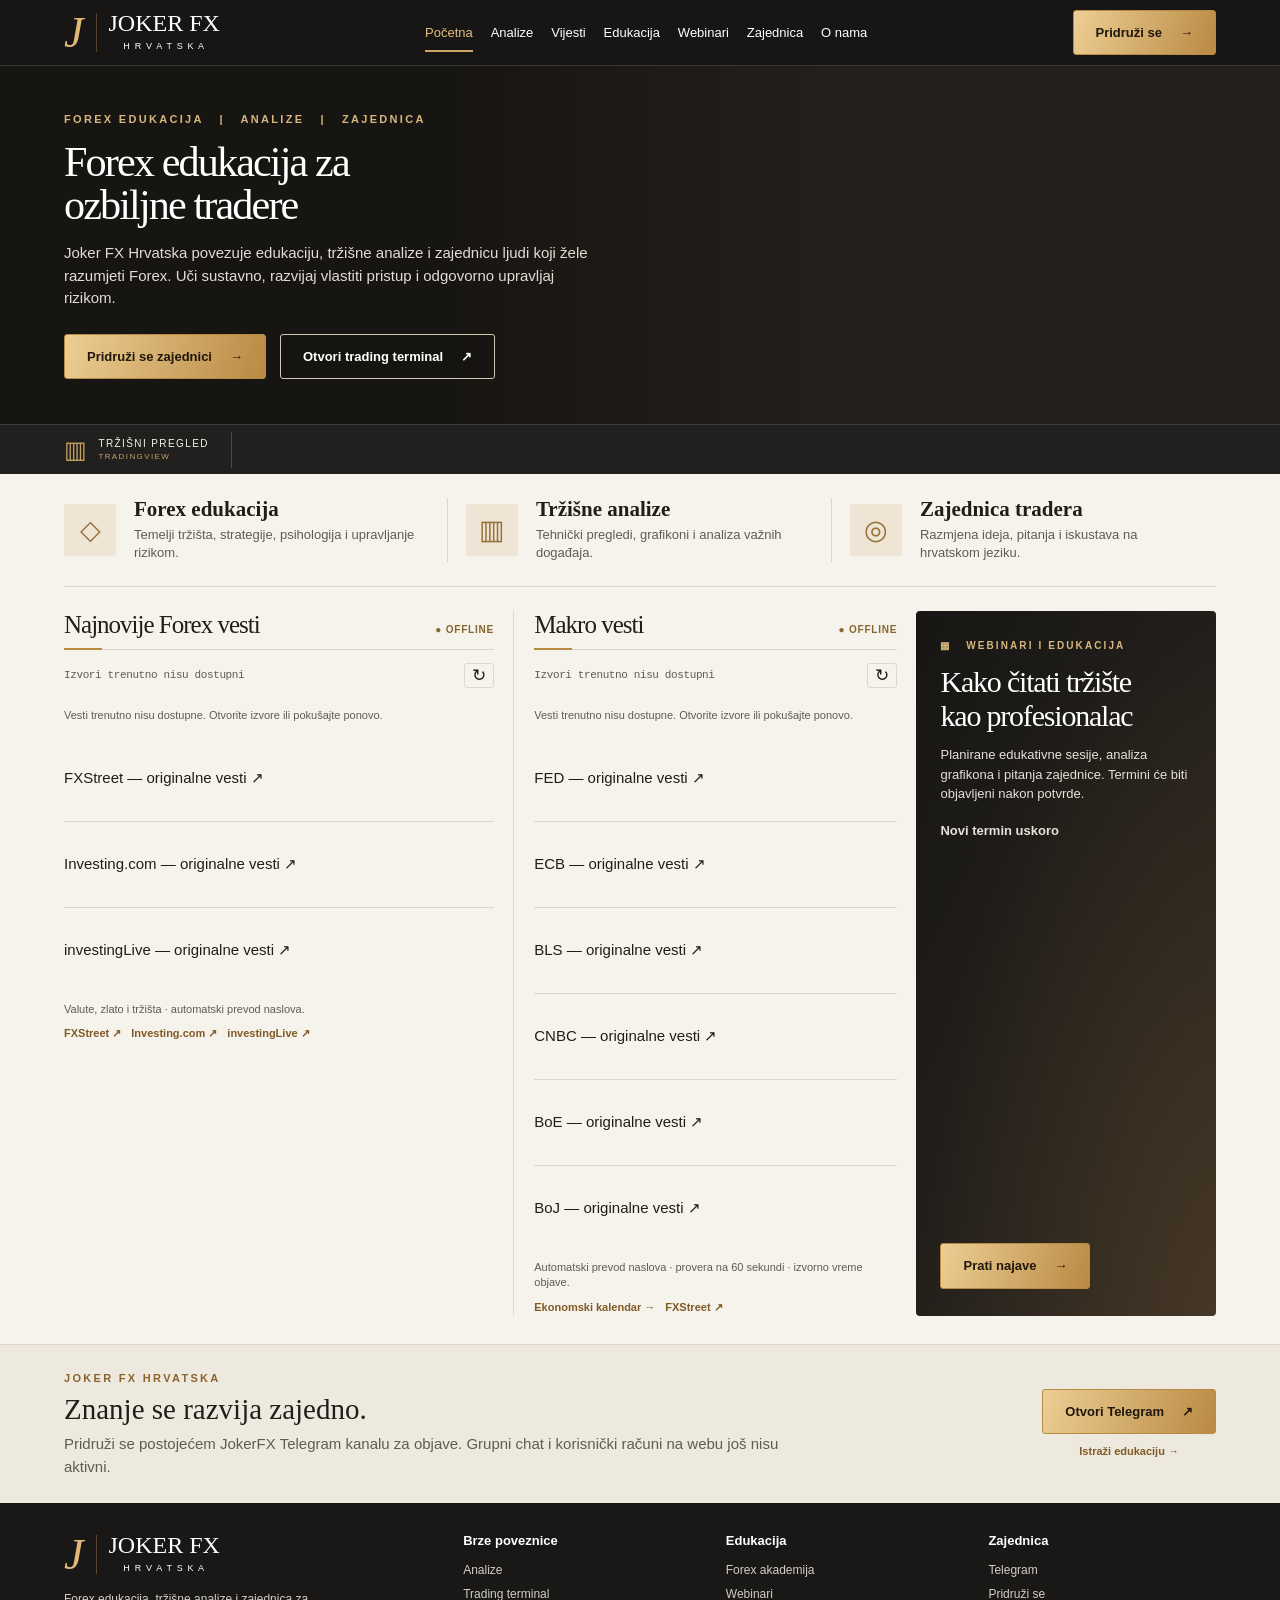
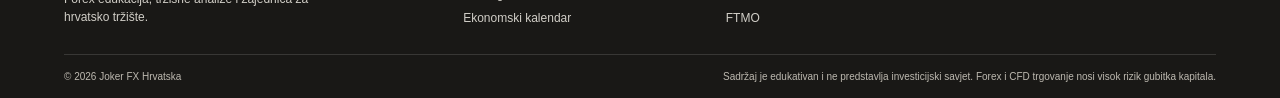
==== commit 64d96c83: "Use publisher article images only and improve news typography" ====
--- a/index.html
+++ b/index.html
@@ -1,5 +1,5 @@
 <!doctype html>
-<html lang="hr"><head><meta charset="utf-8"><meta name="viewport" content="width=device-width,initial-scale=1"><meta name="theme-color" content="#181715"><meta name="description" content="Joker FX Hrvatska — Forex edukacija, tržišne analize i zajednica."><title>Joker FX Hrvatska | Forex edukacija i analize</title><link rel="stylesheet" href="hrvatska-v4.css"></head>
+<html lang="hr"><head><meta charset="utf-8"><meta name="viewport" content="width=device-width,initial-scale=1"><meta name="theme-color" content="#181715"><meta name="description" content="Joker FX Hrvatska — Forex edukacija, tržišne analize i zajednica."><title>Joker FX Hrvatska | Forex edukacija i analize</title><link rel="stylesheet" href="hrvatska-v6.css"></head>
 <body><header class="masthead"><div class="wrap nav"><a class="logo" href="index.html" aria-label="Joker FX Hrvatska početna"><span class="monogram">J</span><span>JOKER FX<small>H R V A T S K A</small></span></a><button class="menu-toggle" aria-expanded="false" aria-controls="navigation" type="button">☰ <span>Meni</span></button><nav id="navigation" aria-label="Glavna navigacija"><a class="active" href="index.html" aria-current="page">Početna</a><a href="signals.html">Analize</a><a href="#forex-news">Vijesti</a><a href="#edukacija">Edukacija</a><a href="#webinari">Webinari</a><a href="#zajednica">Zajednica</a><a href="#o-nama">O nama</a></nav><a class="button gold nav-cta" href="#zajednica">Pridruži se <span>→</span></a></div></header>
 <main><section class="hero"><div class="hero-art" aria-hidden="true"></div><div class="wrap hero-inner"><p class="kicker">FOREX EDUKACIJA &nbsp; | &nbsp; ANALIZE &nbsp; | &nbsp; ZAJEDNICA</p><h1>Forex edukacija za<br>ozbiljne tradere</h1><p class="hero-description">Joker FX Hrvatska povezuje edukaciju, tržišne analize i zajednicu ljudi koji žele razumjeti Forex. Uči sustavno, razvijaj vlastiti pristup i odgovorno upravljaj rizikom.</p><div class="actions"><a class="button gold" href="#zajednica">Pridruži se zajednici <span>→</span></a><a class="button outline" href="terminal.html">Otvori trading terminal <span>↗</span></a></div></div></section>
 <section class="ticker" aria-label="Tržišni pregled"><div class="wrap ticker-inner"><div class="ticker-label"><span>▥</span><div>TRŽIŠNI PREGLED<small>TRADINGVIEW</small></div></div><div class="ticker-widget"><div class="tradingview-widget-container"><div class="tradingview-widget-container__widget"></div><script src="https://s3.tradingview.com/external-embedding/embed-widget-ticker-tape.js" async>{"symbols":[{"proName":"FOREXCOM:EURUSD","title":"EUR/USD"},{"proName":"FOREXCOM:GBPUSD","title":"GBP/USD"},{"proName":"FOREXCOM:USDJPY","title":"USD/JPY"},{"proName":"FOREXCOM:XAUUSD","title":"Zlato"},{"proName":"CAPITALCOM:DXY","title":"DXY"}],"showSymbolLogo":false,"isTransparent":true,"displayMode":"adaptive","colorTheme":"dark","locale":"en"}</script></div></div></div></section>
@@ -9,4 +9,4 @@
 <aside class="webinar" id="webinari"><span class="kicker">▦ &nbsp; WEBINARI I EDUKACIJA</span><h2>Kako čitati tržište<br>kao profesionalac</h2><p>Planirane edukativne sesije, analiza grafikona i pitanja zajednice. Termini će biti objavljeni nakon potvrde.</p><p class="webinar-date">Novi termin uskoro</p><a class="button gold" href="#zajednica">Prati najave <span>→</span></a></aside></section>
 <section class="community" id="zajednica"><div class="wrap community-inner"><div><p class="kicker">JOKER FX HRVATSKA</p><h2>Znanje se razvija zajedno.</h2><p>Pridruži se postojećem JokerFX Telegram kanalu za objave. Grupni chat i korisnički računi na webu još nisu aktivni.</p></div><div class="community-cta"><a class="button gold" href="https://t.me/jokeerfX" target="_blank" rel="noopener">Otvori Telegram <span>↗</span></a><a class="text-link" href="academy.html">Istraži edukaciju →</a></div></div></section>
 </main><footer id="o-nama"><div class="wrap footer-grid"><div><a class="logo" href="index.html"><span class="monogram">J</span><span>JOKER FX<small>H R V A T S K A</small></span></a><p>Forex edukacija, tržišne analize i zajednica za hrvatsko tržište.</p></div><div><h3>Brze poveznice</h3><a href="signals.html">Analize</a><a href="terminal.html">Trading terminal</a><a href="terminal.html#calendar">Ekonomski kalendar</a></div><div><h3>Edukacija</h3><a href="academy.html">Forex akademija</a><a href="#webinari">Webinari</a><a href="ftmo.html">FTMO</a></div><div><h3>Zajednica</h3><a href="https://t.me/jokeerfX" target="_blank" rel="noopener">Telegram</a><a href="#zajednica">Pridruži se</a></div></div><div class="wrap legal"><span>© <span id="year">2026</span> Joker FX Hrvatska</span><span>Sadržaj je edukativan i ne predstavlja investicijski savjet. Forex i CFD trgovanje nosi visok rizik gubitka kapitala.</span></div></footer>
-<script>const toggle=document.querySelector('.menu-toggle'),nav=document.getElementById('navigation');toggle.addEventListener('click',()=>{const open=toggle.getAttribute('aria-expanded')==='true';toggle.setAttribute('aria-expanded',String(!open));nav.classList.toggle('open',!open)});nav.querySelectorAll('a').forEach(a=>a.addEventListener('click',()=>{toggle.setAttribute('aria-expanded','false');nav.classList.remove('open')}));document.getElementById('year').textContent=new Date().getFullYear();</script><script src="news-v4.js" defer></script></body></html>+<script>const toggle=document.querySelector('.menu-toggle'),nav=document.getElementById('navigation');toggle.addEventListener('click',()=>{const open=toggle.getAttribute('aria-expanded')==='true';toggle.setAttribute('aria-expanded',String(!open));nav.classList.toggle('open',!open)});nav.querySelectorAll('a').forEach(a=>a.addEventListener('click',()=>{toggle.setAttribute('aria-expanded','false');nav.classList.remove('open')}));document.getElementById('year').textContent=new Date().getFullYear();</script><script src="news-v6.js" defer></script></body></html>
--- a/hrvatska-v6.css
+++ b/hrvatska-v6.css
@@ -0,0 +1,49 @@
+:root{--cream:#f6f3ed;--paper:#fffdf8;--ink:#211e19;--black:#171614;--gold:#b88a42;--line:#ded7ca;--muted:#605c54}*{box-sizing:border-box}html{scroll-behavior:smooth;scroll-padding-top:80px}body{margin:0;background:var(--cream);color:var(--ink);font:15px/1.5 Arial,Helvetica,sans-serif}a{color:inherit;text-decoration:none}a:focus-visible,button:focus-visible{outline:3px solid #b88a42;outline-offset:4px}h1,h2,h3,p{margin:0}h1,h2,h3{font-family:Georgia,'Times New Roman',serif;font-weight:500;line-height:1.13}.wrap{width:min(1320px,calc(100% - 72px));margin:auto}.masthead{background:#171614;color:#fff;border-bottom:1px solid #ffffff22}.nav{height:65px;display:flex;gap:30px;align-items:center;justify-content:space-between}.logo{display:flex;align-items:center;gap:12px;font:24px/1 Georgia,serif;white-space:nowrap}.logo small{display:block;font:9px/1.5 Arial,sans-serif;text-align:center;letter-spacing:.13em;margin-top:5px}.monogram{font:italic 44px/.9 Georgia,serif;color:#e2b977;border-right:1px solid #b88a4266;padding-right:12px}.nav nav{display:flex;gap:28px;align-items:center}.nav nav a{font-size:13px;white-space:nowrap;padding:22px 0;position:relative}.nav nav a.active,.nav nav a:hover{color:#e3be81}.nav nav a.active:after{content:'';position:absolute;bottom:12px;left:0;right:0;height:2px;background:#cda56b}.button{display:inline-flex;align-items:center;justify-content:center;gap:18px;padding:12px 22px;border-radius:3px;font-size:13px;font-weight:700;min-height:43px;transition:filter .2s}.button:hover{filter:brightness(1.12)}.gold{background:linear-gradient(110deg,#edce94,#b98a43);color:#20170d;border:1px solid #b98a43}.outline{color:#fff;border:1px solid #d2c6b5;background:#15130f66}.menu-toggle{display:none}.hero{min-height:365px;position:relative;overflow:hidden;background:#1e1b16;color:white;isolation:isolate}.hero:after{content:'';position:absolute;inset:0;z-index:-1;background:linear-gradient(90deg,#14120ff5 0%,#14120fe8 25%,#14120f80 55%,transparent 88%)}.hero-inner{padding:49px 0 47px;position:relative;max-width:1320px}.kicker{font-size:11px;letter-spacing:.21em;font-weight:600;color:#d6b57e}.hero h1{font-size:clamp(39px,4.1vw,66px);letter-spacing:-.045em;line-height:1.02;margin:13px 0 16px;max-width:700px}.hero-description{max-width:460px;color:#e2ddd6;font-size:15px;line-height:1.5}.actions{display:flex;flex-wrap:wrap;gap:14px;margin-top:24px}.hero-art{position:absolute;inset:0 0 0 36%;z-index:-2;overflow:hidden;background:linear-gradient(110deg,#21160f,#674c34 43%,#22262a 100%)}.window{position:absolute;inset:0 0 20% 37%;background:repeating-linear-gradient(90deg,transparent 0 28%,#211c18 28% 30%),linear-gradient(180deg,#9a9b9e,#e5bb91 49%,#8e7564 50%,#5b4941 75%,#373434);box-shadow:inset 0 0 65px #0008}.desk{position:absolute;bottom:0;left:8%;right:0;height:27%;background:linear-gradient(174deg,#a77c4a,#60432b 15%,#39291d 38%,#20170f 40%);transform:skewY(-3deg);box-shadow:0 -3px 25px #10101055}.screen{position:absolute;background:#11191e;border:7px solid #292420;border-radius:5px;box-shadow:12px 20px 30px #0009;overflow:hidden;color:#b2c2c7;padding:8px}.screen-one{width:41%;height:61%;bottom:23%;left:26%;transform:perspective(900px) rotateY(-8deg)}.screen-two{width:24%;height:53%;bottom:23%;left:4%;transform:perspective(900px) rotateY(13deg)}.screen-head{font:9px Arial;letter-spacing:.14em;padding:2px 0 8px;border-bottom:1px solid #52626744}.screen-head span{float:right;color:#6f8389}.screen-one svg{width:100%;height:72%;margin-top:10px}.gridline{stroke:#73848b32;fill:none}.chartline{stroke:#8fc6ac;stroke-width:2.4;fill:none}.screen-foot{font:8px Arial;color:#829094}.market-rows{display:grid;gap:10px;margin-top:12px;font:10px Arial}.market-rows span{display:flex;justify-content:space-between}.market-rows i{display:block;background:#7baf9b;height:2px;width:32%}.chair{position:absolute;right:5%;bottom:-20%;height:72%;width:22%;border-radius:42% 38% 20% 20%;background:linear-gradient(110deg,#191614,#352a22,#120f0d);box-shadow:inset 3px 0 3px #a98354aa,9px 15px 20px #0008;transform:rotate(8deg)}.lamp{position:absolute;top:9%;left:13%;width:18%;height:18%;background:radial-gradient(ellipse at bottom,#ebbe7e,#6a4829 20%,#231b15 66%);border-radius:100% 100% 10% 10%;box-shadow:0 24px 50px #e8a75233}.ticker{background:#20201e;color:#f3f0e9;border-top:1px solid #ffffff20}.ticker-inner{display:flex;align-items:center;min-height:49px;gap:20px}.ticker-label{display:flex;align-items:center;gap:10px;font-size:10px;letter-spacing:.14em;white-space:nowrap;border-right:1px solid #ffffff30;padding-right:22px}.ticker-label>span{font-size:24px;color:#c6a063}.ticker-label small{display:block;font-size:8px;color:#c6a063}.ticker-widget{flex:1;min-width:0;overflow:hidden}.pillars{display:grid;grid-template-columns:repeat(3,1fr);padding:24px 0;border-bottom:1px solid var(--line)}.pillars>a{display:flex;gap:18px;align-items:center;padding:0 24px;border-right:1px solid var(--line)}.pillars>a:first-child{padding-left:0}.pillars>a:last-child{border-right:0}.feature-icon{flex:0 0 52px;height:52px;display:grid;place-items:center;background:#eee5d5;color:#96703a;font-size:27px;border-radius:3px}.pillars h2{font-size:21px;font-weight:600;margin-bottom:4px}.pillars p{font-size:13px;color:var(--muted);line-height:1.4}.editorial{display:grid;grid-template-columns:1.55fr 1fr 1.05fr;gap:24px;padding:24px 0 28px;align-items:stretch}.section-heading{display:flex;align-items:baseline;justify-content:space-between;gap:10px;margin-bottom:13px;border-bottom:1px solid var(--line);padding-bottom:9px;position:relative}.section-heading:after{content:'';position:absolute;bottom:-1px;left:0;width:38px;background:#b88a42;height:2px}.section-heading h2{font-size:26px;letter-spacing:-.04em}.section-heading a,.text-link,.meta{font-size:11px;font-weight:700;color:#805a24;white-space:nowrap}.analysis-grid{display:grid;grid-template-columns:1.15fr .85fr;gap:14px}.lead-story{border:1px solid var(--line);border-radius:3px;overflow:hidden}.article-art{height:140px;position:relative;overflow:hidden;background:radial-gradient(circle at 20% 10%,#46515a,#141d27 56%,#080f15);display:flex;align-items:center;justify-content:center}.euro-symbol{font:bold 115px Georgia,serif;color:#dbb474;transform:rotate(-15deg);text-shadow:5px 6px 0 #765221;line-height:1}.mini-bars{display:flex;align-items:flex-end;gap:5px;transform:rotate(-10deg);height:90px;opacity:.65}.mini-bars b{width:7px;height:40%;background:#5e9b85}.mini-bars b:nth-child(2n){height:65%;background:#b87464}.mini-bars b:nth-child(3n){height:80%}.mini-bars b:nth-child(5){height:95%}.tag{position:absolute;bottom:0;left:0;font-size:9px;font-weight:bold;background:#e3c18b;padding:4px 8px}.story-copy{padding:11px}.story-copy h3{font-size:19px;font-weight:600;line-height:1.15}.story-copy p{font-size:12px;line-height:1.4;margin:7px 0 8px;color:var(--muted)}.story-list{display:flex;flex-direction:column}.story-list>a{display:flex;align-items:center;gap:10px;padding:10px 0;border-bottom:1px solid var(--line);min-height:74px}.story-list>a:first-child{padding-top:0}.story-list>a:last-child{border-bottom:0}.story-list h3{font-size:15px;font-weight:600;line-height:1.2}.story-list small{font-size:10px;color:var(--muted)}.thumb{height:50px;flex:0 0 64px;display:grid;place-items:center;border-radius:3px;font:25px Georgia,serif;color:#e8d8ad;background:linear-gradient(145deg,#141b23,#3a4c5b);overflow:hidden}.bullion{background:linear-gradient(145deg,#30251a,#b88a42);color:#fff3c9}.usa{background:linear-gradient(145deg,#293f60,#6c2f30)}.eu{background:#263e7b;color:#efd18a}.global{background:#263e37}.category{font-size:9px;letter-spacing:.08em;color:#91682f;font-weight:bold}.news-column{border-left:1px solid var(--line);padding-left:20px}.news-list .thumb{flex-basis:86px;height:56px}.webinar{background:radial-gradient(ellipse at right bottom,#6b4e2c66,transparent 70%),linear-gradient(115deg,#171614,#2d2822);color:#fff;padding:27px 24px;display:flex;flex-direction:column;align-items:flex-start;justify-content:center;border-radius:4px;min-height:250px}.webinar .kicker{font-size:10px}.webinar h2{font-size:30px;letter-spacing:-.04em;margin:12px 0}.webinar p{font-size:13px;color:#e6e1d9;line-height:1.5}.webinar-date{font-weight:700;margin:17px 0}.webinar .button{margin-top:auto}.community{border-top:1px solid var(--line);background:#eee9df;padding:25px 0}.community-inner{display:flex;justify-content:space-between;align-items:center;gap:24px}.community .kicker{color:#8b642d}.community h2{font-size:29px;margin:7px 0}.community p:not(.kicker){color:var(--muted);max-width:730px}.community-cta{display:grid;gap:9px;text-align:center;white-space:nowrap}footer{background:#191816;color:#d1cec7;padding:30px 0 0}.footer-grid{display:grid;grid-template-columns:1.6fr 1fr 1fr 1fr;gap:35px;padding-bottom:24px}.footer-grid .logo{color:white}.footer-grid p{font-size:12px;max-width:270px;margin-top:14px}.footer-grid h3{font:bold 13px Arial,sans-serif;color:white;margin-bottom:10px}.footer-grid>div:not(:first-child) a{display:block;font-size:12px;padding:3px 0}.footer-grid a:hover,.story-list a:hover h3,.lead-story a:hover h3{color:var(--gold)}.legal{border-top:1px solid #ffffff22;display:flex;justify-content:space-between;gap:24px;font-size:10px;padding:14px 0;color:#bdb9b0} @media(max-width:1180px){.nav{gap:16px}.nav nav{gap:16px}.editorial{grid-template-columns:1.2fr 1fr}.webinar{grid-column:1/-1;min-height:220px}.nav-cta{display:none}} @media(max-width:800px){.wrap{width:calc(100% - 36px)}.nav{height:64px;position:relative}.menu-toggle{display:block;border:1px solid #ffffff44;background:none;color:white;padding:8px;border-radius:3px}.nav nav{display:none;position:absolute;z-index:10;left:-18px;right:-18px;top:64px;background:#171614;padding:12px 18px;flex-direction:column;align-items:stretch;gap:0}.nav nav.open{display:flex}.nav nav a{padding:12px 0}.nav nav a.active:after{bottom:4px;right:auto;width:35px}.hero-inner{padding:42px 0}.hero-art{left:0;opacity:.45}.hero:after{background:linear-gradient(90deg,#14120fec,#14120fa0)}.hero h1 br{display:none}.hero-description{max-width:500px}.ticker-label{display:none}.pillars{grid-template-columns:1fr;gap:15px}.pillars>a,.pillars>a:first-child{padding:0;border:0}.editorial{grid-template-columns:1fr;gap:22px}.news-column{border-left:0;padding-left:0}.webinar{grid-column:auto}.community-inner{align-items:flex-start;flex-direction:column}.community-cta{text-align:left}.footer-grid{grid-template-columns:1fr 1fr;gap:22px}.legal{flex-direction:column;gap:8px}} @media(max-width:420px){.analysis-grid{grid-template-columns:1fr}.hero h1{font-size:39px}.button{padding:10px 14px}.footer-grid{grid-template-columns:1fr}.section-heading h2{font-size:24px}} @media(prefers-reduced-motion:reduce){html{scroll-behavior:auto}*{transition:none!important}}
+/* Photographic editorial hero; image by Caroline Ross, Unsplash (SOcNiY6TDIs). */
+.hero-art{inset:0 0 0 25%;background:#312a23 url("https://images.unsplash.com/photo-1712111878737-c1d644970d1a?auto=format&fit=crop&w=1800&q=85") center 52%/cover no-repeat}.hero:after{background:linear-gradient(90deg,#171511 0%,#171511f5 24%,#171511a0 48%,#17151112 81%)}.live-indicator{font-size:10px;letter-spacing:.08em;color:#36794b;font-weight:bold;white-space:nowrap}.news-toolbar{display:flex;align-items:center;justify-content:space-between;gap:8px;font-size:10px;color:var(--muted);min-height:24px;margin-bottom:8px}.news-toolbar button{font-size:17px;line-height:1;border:1px solid var(--line);border-radius:3px;color:var(--ink);background:transparent;padding:3px 7px;cursor:pointer}.news-toolbar button:disabled{opacity:.4}.news-note,.news-empty{font-size:11px;color:var(--muted);line-height:1.45}.news-note{margin-top:8px}.news-sources{display:flex;flex-wrap:wrap;gap:10px;margin-top:8px;font-size:11px;color:#805a24;font-weight:bold}.news-list h3{overflow-wrap:anywhere}.news-list .thumb{flex-basis:47px;height:46px;font:14px Arial,sans-serif;font-weight:bold}.news-list>a{min-height:65px}.news-list .original-label{color:#805a24}.news-list .news-meta{display:block;margin-top:4px}.news-list .thumb.bls{background:#385148}.news-list .thumb.fed{background:#353b4a}.news-list .thumb.ecb{background:#263e7b}@media(max-width:800px){.hero-art{left:0;opacity:.85;background-position:65% center}.hero:after{background:linear-gradient(90deg,#171511f2,#171511a0)}}
+/* Responsive editorial layout: width is determined by CSS viewport, not monitor inches. */
+.wrap{width:94%;max-width:2200px}.hero-inner{max-width:2200px}.hero{min-height:clamp(340px,21vw,620px);display:flex;align-items:center}.hero-inner{padding:clamp(38px,4vw,92px) 0}.hero h1{font-size:clamp(40px,3.8vw,92px);max-width:56%;}.hero-description{font-size:clamp(15px,1vw,22px);max-width:min(48%,710px)}.hero-art{inset:0 0 0 39%;background-color:#24201b;background-size:contain;background-position:right center;background-repeat:no-repeat}.hero:after{background:linear-gradient(90deg,#171511 0%,#171511 27%,#171511e8 40%,#17151133 61%,transparent 83%)}.editorial{grid-template-columns:minmax(0,1.2fr) minmax(0,1fr) minmax(0,.9fr);gap:clamp(18px,1.6vw,36px)}.editorial>*{min-width:0}.news-panel,.news-column{min-width:0}.section-heading{flex-wrap:wrap}.section-heading h2{font-size:clamp(25px,1.75vw,40px)}.news-list>a{align-items:flex-start;min-height:76px;gap:14px}.news-list>a>div{min-width:0}.news-list h3{font-size:clamp(16px,1.03vw,23px);line-height:1.3}.news-list .thumb{flex:0 0 clamp(48px,3.4vw,76px);height:clamp(48px,3.4vw,76px);font-size:clamp(9px,.7vw,15px);text-align:center;padding:3px;overflow-wrap:anywhere}.news-list .news-meta,.news-toolbar,.news-note,.news-sources{font-size:clamp(11px,.72vw,15px)}.news-list .thumb.fxstreet{background:#273d57}.news-list .thumb.investing{background:#282b30}.news-list .thumb.investinglive{background:#3f4b4d}.news-list .thumb.cnbc{background:#243b61}.news-list .thumb.boe{background:#573e42}.news-list .thumb.boj{background:#773d3d}.pillars p{font-size:clamp(13px,.85vw,18px)}.pillars h2{font-size:clamp(21px,1.4vw,32px)}.webinar h2{font-size:clamp(30px,2vw,48px)}.webinar p{font-size:clamp(13px,.9vw,19px)}.nav nav a,.button{font-size:clamp(13px,.8vw,18px)}.nav nav{gap:clamp(14px,1.4vw,32px)}.nav{height:auto;min-height:65px}.hero-inner,.ticker-widget,.pillars>a,.footer-grid>div{min-width:0}.ticker-widget iframe{max-width:100%}.live-indicator[data-state="offline"]{color:#86652f}.live-indicator[data-state="online"]{color:#36794b}.news-empty{padding:12px 0}.news-sources a{white-space:normal}.news-list .thumb{flex-shrink:0}img{max-width:100%;height:auto}
+@media(min-width:1800px){.wrap{width:94%;max-width:none}.hero-inner{max-width:none}.nav{min-height:82px}.pillars{padding:30px 0}.editorial{padding:32px 0}.news-list>a{padding:15px 0}.webinar{padding:35px}.community{padding:35px 0}}
+@media(max-width:1180px){.editorial{grid-template-columns:repeat(2,minmax(0,1fr))}.webinar{grid-column:1/-1}.hero h1{max-width:75%}.hero-description{max-width:65%}}
+@media(max-width:800px){.wrap{width:calc(100% - 36px)}.hero-art{inset:0;background-size:contain;background-position:center bottom;opacity:.65}.hero:after{background:linear-gradient(90deg,#171511ed,#17151199)}.hero h1,.hero-description{max-width:100%}.editorial{grid-template-columns:minmax(0,1fr)}.webinar{grid-column:auto}.nav nav{left:-18px;right:-18px}.nav{min-height:64px}.pillars{grid-template-columns:1fr}.news-list .thumb{flex-basis:48px}.hero{min-height:0}.hero-inner{padding:40px 0}.hero h1{font-size:clamp(34px,7vw,52px)}}
+
+/* Balanced editorial width, proportional imagery, no stretched cards. */
+.wrap,.hero-inner{width:min(90%,2300px);max-width:2300px}
+.hero{min-height:clamp(330px,19vw,560px);background:#171511}
+.hero-inner{padding:clamp(42px,3.5vw,78px) 0}
+.hero-art{inset:0 0 0 36%;background-position:center 54%;background-size:cover;opacity:1}
+.hero:after{background:linear-gradient(90deg,#171511 0%,#171511 27%,#171511ed 36%,#17151188 48%,#17151114 65%,transparent 82%)}
+.hero h1{font-size:clamp(39px,3.3vw,79px);max-width:min(54%,960px)}
+.hero-description{max-width:min(46%,650px)}
+.editorial{grid-template-columns:minmax(0,1.12fr) minmax(0,1fr) minmax(0,.78fr);gap:clamp(19px,1.5vw,32px)}
+.news-list>a{align-items:center;gap:14px;min-height:86px;padding:10px 0}
+.news-list .thumb{position:relative;flex:0 0 clamp(86px,6vw,142px);height:auto;aspect-ratio:1.55;display:grid;place-items:center;overflow:hidden;border-radius:4px;background:#26323a;font-size:11px;color:#e9e0cc;text-align:center;padding:0}
+.news-list .thumb img{position:absolute;inset:0;width:100%;height:100%;object-fit:cover;display:block}
+.news-list .thumb span{padding:4px;overflow-wrap:anywhere}
+.news-list h3{font-size:clamp(16px,1vw,22px);line-height:1.25}
+.news-list .news-meta{line-height:1.35}
+.pillars>a{padding-left:clamp(12px,1.4vw,30px)}
+@media(min-width:1800px){.wrap,.hero-inner{width:min(88%,2300px);max-width:2300px}.nav{min-height:72px}.pillars{padding:24px 0}.editorial{padding:25px 0}.news-list>a{padding:11px 0}.webinar{padding:28px}}
+@media(max-width:1180px){.editorial{grid-template-columns:repeat(2,minmax(0,1fr))}.hero h1{max-width:75%}.hero-description{max-width:65%}.webinar{grid-column:1/-1}}
+@media(max-width:800px){.wrap,.hero-inner{width:calc(100% - 36px)}.hero-art{inset:0;background-size:cover;background-position:65% center;opacity:.75}.hero:after{background:linear-gradient(90deg,#171511f0,#17151191)}.hero h1,.hero-description{max-width:100%}.hero h1{font-size:clamp(34px,7vw,52px)}.hero-inner{padding:40px 0}.hero{min-height:0}.editorial{grid-template-columns:minmax(0,1fr)}.webinar{grid-column:auto}.news-list .thumb{flex-basis:94px}.news-list>a{gap:11px}.pillars>a{padding-left:0}}
+@media(max-width:380px){.news-list .thumb{flex-basis:75px}.news-list h3{font-size:15px}}
+
+/* News thumbnails always display a visual. Source name remains in article metadata. */
+.news-list .thumb{background:#18252e;position:relative;isolation:isolate}
+.news-list .thumb .topic-art{position:absolute;inset:0;width:100%;height:100%;object-fit:cover}
+.news-list .thumb .article-photo{position:absolute;inset:0;width:100%;height:100%;object-fit:cover;z-index:2}
+.news-list .thumb .illustration-tag{position:absolute;left:0;bottom:0;background:#101820ba;color:#fff;font:8px/1.1 Arial,sans-serif;padding:3px 4px;z-index:1;letter-spacing:.04em}
+.news-list .thumb.has-photo .illustration-tag{visibility:hidden}
+
+/* Financial editorial typography, distinct from the serif branding. */
+.news-panel,.news-column{font-family:Inter,"Segoe UI",Arial,sans-serif}
+.news-list>a{display:flex;align-items:center;gap:clamp(12px,1vw,20px)}
+.news-list h3{font-family:Inter,"Segoe UI",Arial,sans-serif;font-size:clamp(15px,1vw,22px);font-weight:600;letter-spacing:-.015em;line-height:1.4;color:#26231f}
+.news-list .news-meta{font-family:Inter,"Segoe UI",Arial,sans-serif;color:#746d61;font-size:clamp(11px,.72vw,15px);font-weight:400;display:flex;flex-wrap:wrap;align-items:baseline;gap:5px 8px;line-height:1.4;margin-top:7px}
+.news-list .news-time,.news-toolbar{font-family:Consolas,"SFMono-Regular","Liberation Mono",monospace;font-variant-numeric:tabular-nums;letter-spacing:-.035em}
+.news-list .news-source{font-weight:600;color:#84612d}
+.news-list .news-translation{color:#746d61}
+.news-list .thumb{display:none;background:transparent}
+.news-list .thumb.has-photo{display:block}
+.news-list .thumb .article-photo{object-fit:cover;width:100%;height:100%;border-radius:4px}
+.news-list>a>div{flex:1;min-width:0}
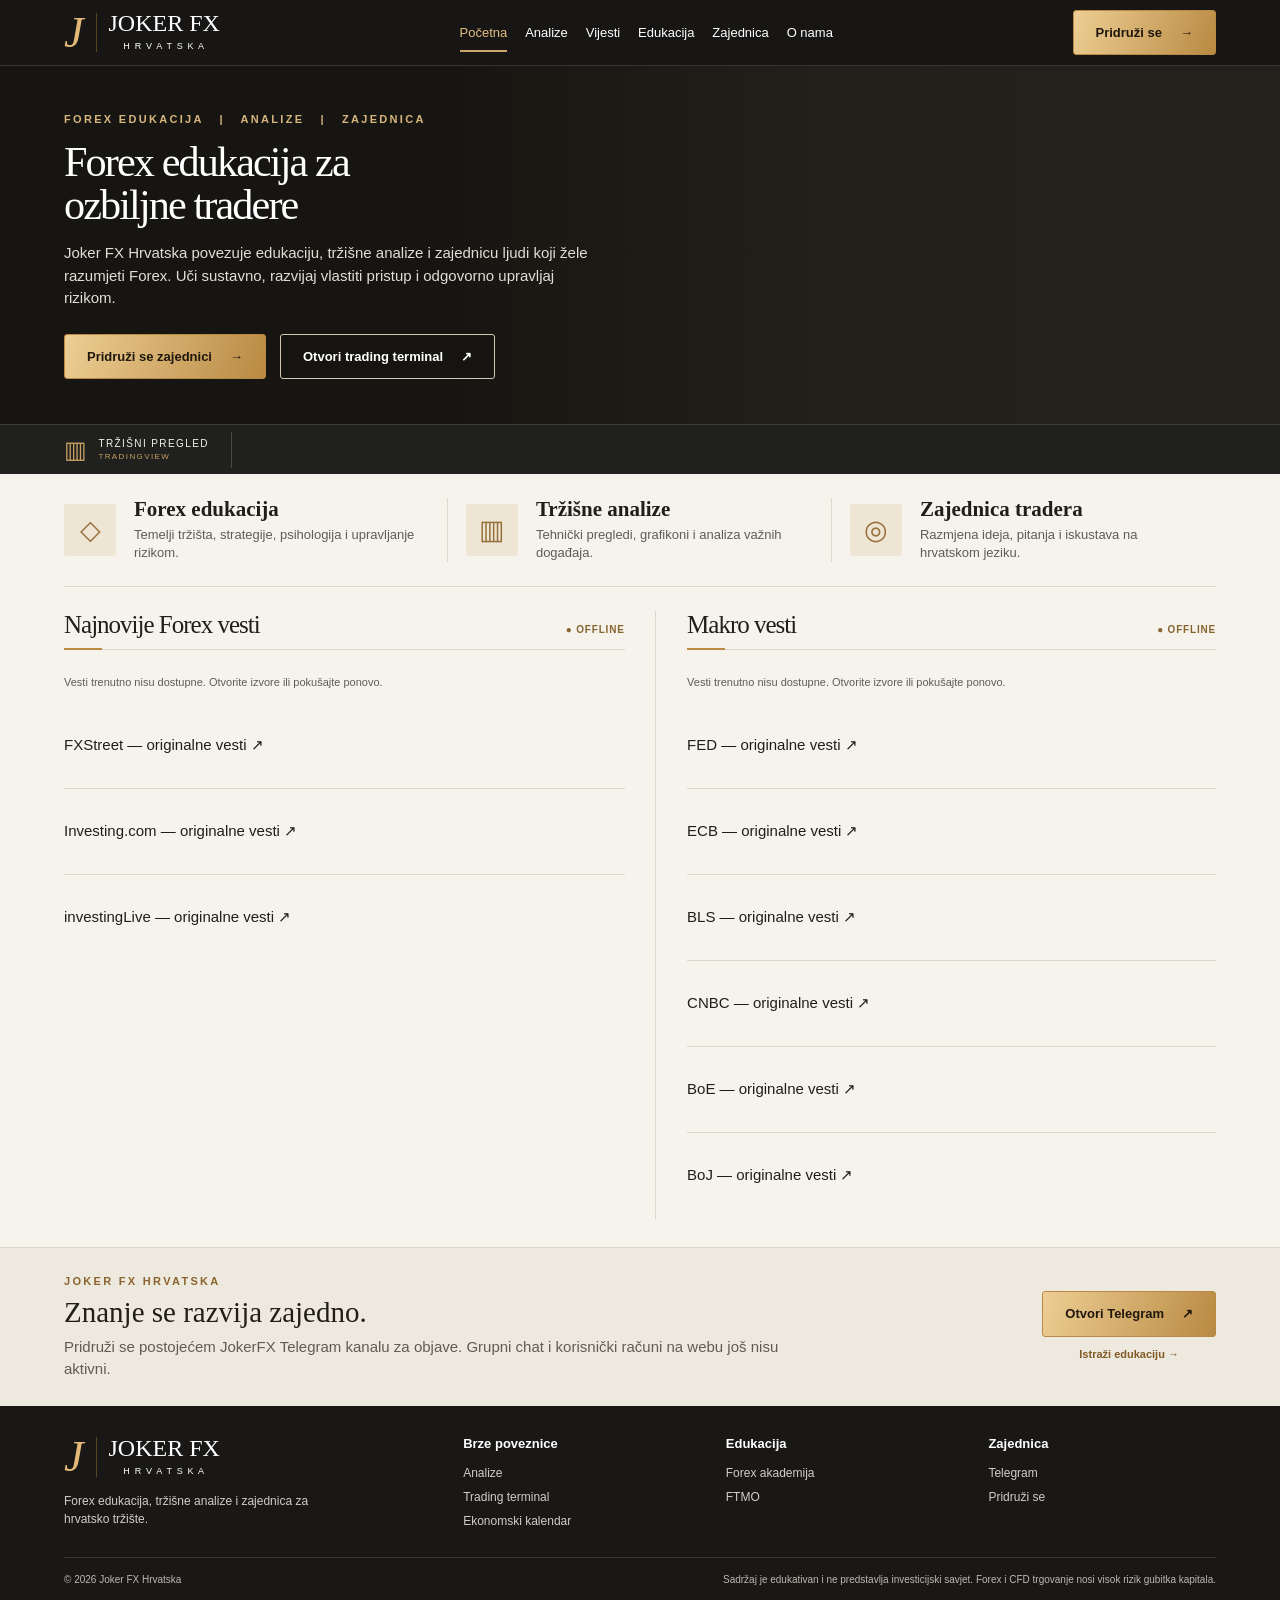
==== commit e2f1a92a: "Remove webinar promo and simplify news metadata" ====
--- a/index.html
+++ b/index.html
@@ -1,12 +1,12 @@
 <!doctype html>
-<html lang="hr"><head><meta charset="utf-8"><meta name="viewport" content="width=device-width,initial-scale=1"><meta name="theme-color" content="#181715"><meta name="description" content="Joker FX Hrvatska — Forex edukacija, tržišne analize i zajednica."><title>Joker FX Hrvatska | Forex edukacija i analize</title><link rel="stylesheet" href="hrvatska-v6.css"></head>
-<body><header class="masthead"><div class="wrap nav"><a class="logo" href="index.html" aria-label="Joker FX Hrvatska početna"><span class="monogram">J</span><span>JOKER FX<small>H R V A T S K A</small></span></a><button class="menu-toggle" aria-expanded="false" aria-controls="navigation" type="button">☰ <span>Meni</span></button><nav id="navigation" aria-label="Glavna navigacija"><a class="active" href="index.html" aria-current="page">Početna</a><a href="signals.html">Analize</a><a href="#forex-news">Vijesti</a><a href="#edukacija">Edukacija</a><a href="#webinari">Webinari</a><a href="#zajednica">Zajednica</a><a href="#o-nama">O nama</a></nav><a class="button gold nav-cta" href="#zajednica">Pridruži se <span>→</span></a></div></header>
+<html lang="hr"><head><meta charset="utf-8"><meta name="viewport" content="width=device-width,initial-scale=1"><meta name="theme-color" content="#181715"><meta name="description" content="Joker FX Hrvatska — Forex edukacija, tržišne analize i zajednica."><title>Joker FX Hrvatska | Forex edukacija i analize</title><link rel="stylesheet" href="hrvatska-v7.css"></head>
+<body><header class="masthead"><div class="wrap nav"><a class="logo" href="index.html" aria-label="Joker FX Hrvatska početna"><span class="monogram">J</span><span>JOKER FX<small>H R V A T S K A</small></span></a><button class="menu-toggle" aria-expanded="false" aria-controls="navigation" type="button">☰ <span>Meni</span></button><nav id="navigation" aria-label="Glavna navigacija"><a class="active" href="index.html" aria-current="page">Početna</a><a href="signals.html">Analize</a><a href="#forex-news">Vijesti</a><a href="#edukacija">Edukacija</a><a href="#zajednica">Zajednica</a><a href="#o-nama">O nama</a></nav><a class="button gold nav-cta" href="#zajednica">Pridruži se <span>→</span></a></div></header>
 <main><section class="hero"><div class="hero-art" aria-hidden="true"></div><div class="wrap hero-inner"><p class="kicker">FOREX EDUKACIJA &nbsp; | &nbsp; ANALIZE &nbsp; | &nbsp; ZAJEDNICA</p><h1>Forex edukacija za<br>ozbiljne tradere</h1><p class="hero-description">Joker FX Hrvatska povezuje edukaciju, tržišne analize i zajednicu ljudi koji žele razumjeti Forex. Uči sustavno, razvijaj vlastiti pristup i odgovorno upravljaj rizikom.</p><div class="actions"><a class="button gold" href="#zajednica">Pridruži se zajednici <span>→</span></a><a class="button outline" href="terminal.html">Otvori trading terminal <span>↗</span></a></div></div></section>
 <section class="ticker" aria-label="Tržišni pregled"><div class="wrap ticker-inner"><div class="ticker-label"><span>▥</span><div>TRŽIŠNI PREGLED<small>TRADINGVIEW</small></div></div><div class="ticker-widget"><div class="tradingview-widget-container"><div class="tradingview-widget-container__widget"></div><script src="https://s3.tradingview.com/external-embedding/embed-widget-ticker-tape.js" async>{"symbols":[{"proName":"FOREXCOM:EURUSD","title":"EUR/USD"},{"proName":"FOREXCOM:GBPUSD","title":"GBP/USD"},{"proName":"FOREXCOM:USDJPY","title":"USD/JPY"},{"proName":"FOREXCOM:XAUUSD","title":"Zlato"},{"proName":"CAPITALCOM:DXY","title":"DXY"}],"showSymbolLogo":false,"isTransparent":true,"displayMode":"adaptive","colorTheme":"dark","locale":"en"}</script></div></div></div></section>
 <section class="wrap pillars" id="edukacija"><a href="academy.html"><span class="feature-icon">◇</span><div><h2>Forex edukacija</h2><p>Temelji tržišta, strategije, psihologija i upravljanje rizikom.</p></div></a><a href="signals.html"><span class="feature-icon">▥</span><div><h2>Tržišne analize</h2><p>Tehnički pregledi, grafikoni i analiza važnih događaja.</p></div></a><a href="#zajednica"><span class="feature-icon">◎</span><div><h2>Zajednica tradera</h2><p>Razmjena ideja, pitanja i iskustava na hrvatskom jeziku.</p></div></a></section>
-<section class="wrap editorial" aria-label="Forex i makro vesti"><div class="analysis-column news-panel" lang="sr-Latn" id="forex-news"><div class="section-heading"><h2>Najnovije Forex vesti</h2><span class="live-indicator" id="forex-live">● PROVERA</span></div><div class="news-toolbar"><span id="forex-status" role="status">Učitavanje vesti…</span><button id="forex-refresh" type="button" aria-label="Osveži Forex vesti">↻</button></div><div id="forex-list" class="story-list news-list"><p class="news-empty">Povezivanje sa Forex izvorima…</p></div><p class="news-note">Valute, zlato i tržišta · automatski prevod naslova.</p><div class="news-sources"><a href="https://www.fxstreet.com/news" target="_blank" rel="noopener noreferrer">FXStreet ↗</a><a href="https://www.investing.com/news/forex-news" target="_blank" rel="noopener noreferrer">Investing.com ↗</a><a href="https://investinglive.com/" target="_blank" rel="noopener noreferrer">investingLive ↗</a></div></div>
-<div class="news-column" id="vijesti" lang="sr-Latn"><div class="section-heading"><h2>Makro vesti</h2><span class="live-indicator" id="macro-live">● PROVERA</span></div><div class="news-toolbar"><span id="macro-status" role="status">Učitavanje vesti…</span><button id="macro-refresh" type="button" aria-label="Osveži vesti">↻</button></div><div id="macro-list" class="story-list news-list"><p class="news-empty">Povezivanje sa izvorima…</p></div><p class="news-note">Automatski prevod naslova · provera na 60 sekundi · izvorno vreme objave.</p><div class="news-sources"><a href="terminal.html#calendar">Ekonomski kalendar →</a><a href="https://www.fxstreet.com/news" target="_blank" rel="noopener noreferrer">FXStreet ↗</a></div></div>
-<aside class="webinar" id="webinari"><span class="kicker">▦ &nbsp; WEBINARI I EDUKACIJA</span><h2>Kako čitati tržište<br>kao profesionalac</h2><p>Planirane edukativne sesije, analiza grafikona i pitanja zajednice. Termini će biti objavljeni nakon potvrde.</p><p class="webinar-date">Novi termin uskoro</p><a class="button gold" href="#zajednica">Prati najave <span>→</span></a></aside></section>
+<section class="wrap editorial" aria-label="Forex i makro vesti"><div class="analysis-column news-panel" lang="sr-Latn" id="forex-news"><div class="section-heading"><h2>Najnovije Forex vesti</h2><span class="live-indicator" id="forex-live">● PROVERA</span></div><div class="news-toolbar"><span id="forex-status" role="status" class="sr-only">Učitavanje vesti…</span><button id="forex-refresh" type="button" aria-label="Osveži vesti" hidden>↻</button></div><div id="forex-list" class="story-list news-list"><p class="news-empty">Povezivanje sa Forex izvorima…</p></div></div>
+<div class="news-column" id="vijesti" lang="sr-Latn"><div class="section-heading"><h2>Makro vesti</h2><span class="live-indicator" id="macro-live">● PROVERA</span></div><div class="news-toolbar"><span id="macro-status" role="status" class="sr-only">Učitavanje vesti…</span><button id="macro-refresh" type="button" aria-label="Osveži vesti" hidden>↻</button></div><div id="macro-list" class="story-list news-list"><p class="news-empty">Povezivanje sa izvorima…</p></div></div>
+</section>
 <section class="community" id="zajednica"><div class="wrap community-inner"><div><p class="kicker">JOKER FX HRVATSKA</p><h2>Znanje se razvija zajedno.</h2><p>Pridruži se postojećem JokerFX Telegram kanalu za objave. Grupni chat i korisnički računi na webu još nisu aktivni.</p></div><div class="community-cta"><a class="button gold" href="https://t.me/jokeerfX" target="_blank" rel="noopener">Otvori Telegram <span>↗</span></a><a class="text-link" href="academy.html">Istraži edukaciju →</a></div></div></section>
-</main><footer id="o-nama"><div class="wrap footer-grid"><div><a class="logo" href="index.html"><span class="monogram">J</span><span>JOKER FX<small>H R V A T S K A</small></span></a><p>Forex edukacija, tržišne analize i zajednica za hrvatsko tržište.</p></div><div><h3>Brze poveznice</h3><a href="signals.html">Analize</a><a href="terminal.html">Trading terminal</a><a href="terminal.html#calendar">Ekonomski kalendar</a></div><div><h3>Edukacija</h3><a href="academy.html">Forex akademija</a><a href="#webinari">Webinari</a><a href="ftmo.html">FTMO</a></div><div><h3>Zajednica</h3><a href="https://t.me/jokeerfX" target="_blank" rel="noopener">Telegram</a><a href="#zajednica">Pridruži se</a></div></div><div class="wrap legal"><span>© <span id="year">2026</span> Joker FX Hrvatska</span><span>Sadržaj je edukativan i ne predstavlja investicijski savjet. Forex i CFD trgovanje nosi visok rizik gubitka kapitala.</span></div></footer>
-<script>const toggle=document.querySelector('.menu-toggle'),nav=document.getElementById('navigation');toggle.addEventListener('click',()=>{const open=toggle.getAttribute('aria-expanded')==='true';toggle.setAttribute('aria-expanded',String(!open));nav.classList.toggle('open',!open)});nav.querySelectorAll('a').forEach(a=>a.addEventListener('click',()=>{toggle.setAttribute('aria-expanded','false');nav.classList.remove('open')}));document.getElementById('year').textContent=new Date().getFullYear();</script><script src="news-v6.js" defer></script></body></html>+</main><footer id="o-nama"><div class="wrap footer-grid"><div><a class="logo" href="index.html"><span class="monogram">J</span><span>JOKER FX<small>H R V A T S K A</small></span></a><p>Forex edukacija, tržišne analize i zajednica za hrvatsko tržište.</p></div><div><h3>Brze poveznice</h3><a href="signals.html">Analize</a><a href="terminal.html">Trading terminal</a><a href="terminal.html#calendar">Ekonomski kalendar</a></div><div><h3>Edukacija</h3><a href="academy.html">Forex akademija</a><a href="ftmo.html">FTMO</a></div><div><h3>Zajednica</h3><a href="https://t.me/jokeerfX" target="_blank" rel="noopener">Telegram</a><a href="#zajednica">Pridruži se</a></div></div><div class="wrap legal"><span>© <span id="year">2026</span> Joker FX Hrvatska</span><span>Sadržaj je edukativan i ne predstavlja investicijski savjet. Forex i CFD trgovanje nosi visok rizik gubitka kapitala.</span></div></footer>
+<script>const toggle=document.querySelector('.menu-toggle'),nav=document.getElementById('navigation');toggle.addEventListener('click',()=>{const open=toggle.getAttribute('aria-expanded')==='true';toggle.setAttribute('aria-expanded',String(!open));nav.classList.toggle('open',!open)});nav.querySelectorAll('a').forEach(a=>a.addEventListener('click',()=>{toggle.setAttribute('aria-expanded','false');nav.classList.remove('open')}));document.getElementById('year').textContent=new Date().getFullYear();</script><script src="news-v7.js" defer></script></body></html>
--- a/hrvatska-v7.css
+++ b/hrvatska-v7.css
@@ -0,0 +1,61 @@
+:root{--cream:#f6f3ed;--paper:#fffdf8;--ink:#211e19;--black:#171614;--gold:#b88a42;--line:#ded7ca;--muted:#605c54}*{box-sizing:border-box}html{scroll-behavior:smooth;scroll-padding-top:80px}body{margin:0;background:var(--cream);color:var(--ink);font:15px/1.5 Arial,Helvetica,sans-serif}a{color:inherit;text-decoration:none}a:focus-visible,button:focus-visible{outline:3px solid #b88a42;outline-offset:4px}h1,h2,h3,p{margin:0}h1,h2,h3{font-family:Georgia,'Times New Roman',serif;font-weight:500;line-height:1.13}.wrap{width:min(1320px,calc(100% - 72px));margin:auto}.masthead{background:#171614;color:#fff;border-bottom:1px solid #ffffff22}.nav{height:65px;display:flex;gap:30px;align-items:center;justify-content:space-between}.logo{display:flex;align-items:center;gap:12px;font:24px/1 Georgia,serif;white-space:nowrap}.logo small{display:block;font:9px/1.5 Arial,sans-serif;text-align:center;letter-spacing:.13em;margin-top:5px}.monogram{font:italic 44px/.9 Georgia,serif;color:#e2b977;border-right:1px solid #b88a4266;padding-right:12px}.nav nav{display:flex;gap:28px;align-items:center}.nav nav a{font-size:13px;white-space:nowrap;padding:22px 0;position:relative}.nav nav a.active,.nav nav a:hover{color:#e3be81}.nav nav a.active:after{content:'';position:absolute;bottom:12px;left:0;right:0;height:2px;background:#cda56b}.button{display:inline-flex;align-items:center;justify-content:center;gap:18px;padding:12px 22px;border-radius:3px;font-size:13px;font-weight:700;min-height:43px;transition:filter .2s}.button:hover{filter:brightness(1.12)}.gold{background:linear-gradient(110deg,#edce94,#b98a43);color:#20170d;border:1px solid #b98a43}.outline{color:#fff;border:1px solid #d2c6b5;background:#15130f66}.menu-toggle{display:none}.hero{min-height:365px;position:relative;overflow:hidden;background:#1e1b16;color:white;isolation:isolate}.hero:after{content:'';position:absolute;inset:0;z-index:-1;background:linear-gradient(90deg,#14120ff5 0%,#14120fe8 25%,#14120f80 55%,transparent 88%)}.hero-inner{padding:49px 0 47px;position:relative;max-width:1320px}.kicker{font-size:11px;letter-spacing:.21em;font-weight:600;color:#d6b57e}.hero h1{font-size:clamp(39px,4.1vw,66px);letter-spacing:-.045em;line-height:1.02;margin:13px 0 16px;max-width:700px}.hero-description{max-width:460px;color:#e2ddd6;font-size:15px;line-height:1.5}.actions{display:flex;flex-wrap:wrap;gap:14px;margin-top:24px}.hero-art{position:absolute;inset:0 0 0 36%;z-index:-2;overflow:hidden;background:linear-gradient(110deg,#21160f,#674c34 43%,#22262a 100%)}.window{position:absolute;inset:0 0 20% 37%;background:repeating-linear-gradient(90deg,transparent 0 28%,#211c18 28% 30%),linear-gradient(180deg,#9a9b9e,#e5bb91 49%,#8e7564 50%,#5b4941 75%,#373434);box-shadow:inset 0 0 65px #0008}.desk{position:absolute;bottom:0;left:8%;right:0;height:27%;background:linear-gradient(174deg,#a77c4a,#60432b 15%,#39291d 38%,#20170f 40%);transform:skewY(-3deg);box-shadow:0 -3px 25px #10101055}.screen{position:absolute;background:#11191e;border:7px solid #292420;border-radius:5px;box-shadow:12px 20px 30px #0009;overflow:hidden;color:#b2c2c7;padding:8px}.screen-one{width:41%;height:61%;bottom:23%;left:26%;transform:perspective(900px) rotateY(-8deg)}.screen-two{width:24%;height:53%;bottom:23%;left:4%;transform:perspective(900px) rotateY(13deg)}.screen-head{font:9px Arial;letter-spacing:.14em;padding:2px 0 8px;border-bottom:1px solid #52626744}.screen-head span{float:right;color:#6f8389}.screen-one svg{width:100%;height:72%;margin-top:10px}.gridline{stroke:#73848b32;fill:none}.chartline{stroke:#8fc6ac;stroke-width:2.4;fill:none}.screen-foot{font:8px Arial;color:#829094}.market-rows{display:grid;gap:10px;margin-top:12px;font:10px Arial}.market-rows span{display:flex;justify-content:space-between}.market-rows i{display:block;background:#7baf9b;height:2px;width:32%}.chair{position:absolute;right:5%;bottom:-20%;height:72%;width:22%;border-radius:42% 38% 20% 20%;background:linear-gradient(110deg,#191614,#352a22,#120f0d);box-shadow:inset 3px 0 3px #a98354aa,9px 15px 20px #0008;transform:rotate(8deg)}.lamp{position:absolute;top:9%;left:13%;width:18%;height:18%;background:radial-gradient(ellipse at bottom,#ebbe7e,#6a4829 20%,#231b15 66%);border-radius:100% 100% 10% 10%;box-shadow:0 24px 50px #e8a75233}.ticker{background:#20201e;color:#f3f0e9;border-top:1px solid #ffffff20}.ticker-inner{display:flex;align-items:center;min-height:49px;gap:20px}.ticker-label{display:flex;align-items:center;gap:10px;font-size:10px;letter-spacing:.14em;white-space:nowrap;border-right:1px solid #ffffff30;padding-right:22px}.ticker-label>span{font-size:24px;color:#c6a063}.ticker-label small{display:block;font-size:8px;color:#c6a063}.ticker-widget{flex:1;min-width:0;overflow:hidden}.pillars{display:grid;grid-template-columns:repeat(3,1fr);padding:24px 0;border-bottom:1px solid var(--line)}.pillars>a{display:flex;gap:18px;align-items:center;padding:0 24px;border-right:1px solid var(--line)}.pillars>a:first-child{padding-left:0}.pillars>a:last-child{border-right:0}.feature-icon{flex:0 0 52px;height:52px;display:grid;place-items:center;background:#eee5d5;color:#96703a;font-size:27px;border-radius:3px}.pillars h2{font-size:21px;font-weight:600;margin-bottom:4px}.pillars p{font-size:13px;color:var(--muted);line-height:1.4}.editorial{display:grid;grid-template-columns:1.55fr 1fr 1.05fr;gap:24px;padding:24px 0 28px;align-items:stretch}.section-heading{display:flex;align-items:baseline;justify-content:space-between;gap:10px;margin-bottom:13px;border-bottom:1px solid var(--line);padding-bottom:9px;position:relative}.section-heading:after{content:'';position:absolute;bottom:-1px;left:0;width:38px;background:#b88a42;height:2px}.section-heading h2{font-size:26px;letter-spacing:-.04em}.section-heading a,.text-link,.meta{font-size:11px;font-weight:700;color:#805a24;white-space:nowrap}.analysis-grid{display:grid;grid-template-columns:1.15fr .85fr;gap:14px}.lead-story{border:1px solid var(--line);border-radius:3px;overflow:hidden}.article-art{height:140px;position:relative;overflow:hidden;background:radial-gradient(circle at 20% 10%,#46515a,#141d27 56%,#080f15);display:flex;align-items:center;justify-content:center}.euro-symbol{font:bold 115px Georgia,serif;color:#dbb474;transform:rotate(-15deg);text-shadow:5px 6px 0 #765221;line-height:1}.mini-bars{display:flex;align-items:flex-end;gap:5px;transform:rotate(-10deg);height:90px;opacity:.65}.mini-bars b{width:7px;height:40%;background:#5e9b85}.mini-bars b:nth-child(2n){height:65%;background:#b87464}.mini-bars b:nth-child(3n){height:80%}.mini-bars b:nth-child(5){height:95%}.tag{position:absolute;bottom:0;left:0;font-size:9px;font-weight:bold;background:#e3c18b;padding:4px 8px}.story-copy{padding:11px}.story-copy h3{font-size:19px;font-weight:600;line-height:1.15}.story-copy p{font-size:12px;line-height:1.4;margin:7px 0 8px;color:var(--muted)}.story-list{display:flex;flex-direction:column}.story-list>a{display:flex;align-items:center;gap:10px;padding:10px 0;border-bottom:1px solid var(--line);min-height:74px}.story-list>a:first-child{padding-top:0}.story-list>a:last-child{border-bottom:0}.story-list h3{font-size:15px;font-weight:600;line-height:1.2}.story-list small{font-size:10px;color:var(--muted)}.thumb{height:50px;flex:0 0 64px;display:grid;place-items:center;border-radius:3px;font:25px Georgia,serif;color:#e8d8ad;background:linear-gradient(145deg,#141b23,#3a4c5b);overflow:hidden}.bullion{background:linear-gradient(145deg,#30251a,#b88a42);color:#fff3c9}.usa{background:linear-gradient(145deg,#293f60,#6c2f30)}.eu{background:#263e7b;color:#efd18a}.global{background:#263e37}.category{font-size:9px;letter-spacing:.08em;color:#91682f;font-weight:bold}.news-column{border-left:1px solid var(--line);padding-left:20px}.news-list .thumb{flex-basis:86px;height:56px}.webinar{background:radial-gradient(ellipse at right bottom,#6b4e2c66,transparent 70%),linear-gradient(115deg,#171614,#2d2822);color:#fff;padding:27px 24px;display:flex;flex-direction:column;align-items:flex-start;justify-content:center;border-radius:4px;min-height:250px}.webinar .kicker{font-size:10px}.webinar h2{font-size:30px;letter-spacing:-.04em;margin:12px 0}.webinar p{font-size:13px;color:#e6e1d9;line-height:1.5}.webinar-date{font-weight:700;margin:17px 0}.webinar .button{margin-top:auto}.community{border-top:1px solid var(--line);background:#eee9df;padding:25px 0}.community-inner{display:flex;justify-content:space-between;align-items:center;gap:24px}.community .kicker{color:#8b642d}.community h2{font-size:29px;margin:7px 0}.community p:not(.kicker){color:var(--muted);max-width:730px}.community-cta{display:grid;gap:9px;text-align:center;white-space:nowrap}footer{background:#191816;color:#d1cec7;padding:30px 0 0}.footer-grid{display:grid;grid-template-columns:1.6fr 1fr 1fr 1fr;gap:35px;padding-bottom:24px}.footer-grid .logo{color:white}.footer-grid p{font-size:12px;max-width:270px;margin-top:14px}.footer-grid h3{font:bold 13px Arial,sans-serif;color:white;margin-bottom:10px}.footer-grid>div:not(:first-child) a{display:block;font-size:12px;padding:3px 0}.footer-grid a:hover,.story-list a:hover h3,.lead-story a:hover h3{color:var(--gold)}.legal{border-top:1px solid #ffffff22;display:flex;justify-content:space-between;gap:24px;font-size:10px;padding:14px 0;color:#bdb9b0} @media(max-width:1180px){.nav{gap:16px}.nav nav{gap:16px}.editorial{grid-template-columns:1.2fr 1fr}.webinar{grid-column:1/-1;min-height:220px}.nav-cta{display:none}} @media(max-width:800px){.wrap{width:calc(100% - 36px)}.nav{height:64px;position:relative}.menu-toggle{display:block;border:1px solid #ffffff44;background:none;color:white;padding:8px;border-radius:3px}.nav nav{display:none;position:absolute;z-index:10;left:-18px;right:-18px;top:64px;background:#171614;padding:12px 18px;flex-direction:column;align-items:stretch;gap:0}.nav nav.open{display:flex}.nav nav a{padding:12px 0}.nav nav a.active:after{bottom:4px;right:auto;width:35px}.hero-inner{padding:42px 0}.hero-art{left:0;opacity:.45}.hero:after{background:linear-gradient(90deg,#14120fec,#14120fa0)}.hero h1 br{display:none}.hero-description{max-width:500px}.ticker-label{display:none}.pillars{grid-template-columns:1fr;gap:15px}.pillars>a,.pillars>a:first-child{padding:0;border:0}.editorial{grid-template-columns:1fr;gap:22px}.news-column{border-left:0;padding-left:0}.webinar{grid-column:auto}.community-inner{align-items:flex-start;flex-direction:column}.community-cta{text-align:left}.footer-grid{grid-template-columns:1fr 1fr;gap:22px}.legal{flex-direction:column;gap:8px}} @media(max-width:420px){.analysis-grid{grid-template-columns:1fr}.hero h1{font-size:39px}.button{padding:10px 14px}.footer-grid{grid-template-columns:1fr}.section-heading h2{font-size:24px}} @media(prefers-reduced-motion:reduce){html{scroll-behavior:auto}*{transition:none!important}}
+/* Photographic editorial hero; image by Caroline Ross, Unsplash (SOcNiY6TDIs). */
+.hero-art{inset:0 0 0 25%;background:#312a23 url("https://images.unsplash.com/photo-1712111878737-c1d644970d1a?auto=format&fit=crop&w=1800&q=85") center 52%/cover no-repeat}.hero:after{background:linear-gradient(90deg,#171511 0%,#171511f5 24%,#171511a0 48%,#17151112 81%)}.live-indicator{font-size:10px;letter-spacing:.08em;color:#36794b;font-weight:bold;white-space:nowrap}.news-toolbar{display:flex;align-items:center;justify-content:space-between;gap:8px;font-size:10px;color:var(--muted);min-height:24px;margin-bottom:8px}.news-toolbar button{font-size:17px;line-height:1;border:1px solid var(--line);border-radius:3px;color:var(--ink);background:transparent;padding:3px 7px;cursor:pointer}.news-toolbar button:disabled{opacity:.4}.news-note,.news-empty{font-size:11px;color:var(--muted);line-height:1.45}.news-note{margin-top:8px}.news-sources{display:flex;flex-wrap:wrap;gap:10px;margin-top:8px;font-size:11px;color:#805a24;font-weight:bold}.news-list h3{overflow-wrap:anywhere}.news-list .thumb{flex-basis:47px;height:46px;font:14px Arial,sans-serif;font-weight:bold}.news-list>a{min-height:65px}.news-list .original-label{color:#805a24}.news-list .news-meta{display:block;margin-top:4px}.news-list .thumb.bls{background:#385148}.news-list .thumb.fed{background:#353b4a}.news-list .thumb.ecb{background:#263e7b}@media(max-width:800px){.hero-art{left:0;opacity:.85;background-position:65% center}.hero:after{background:linear-gradient(90deg,#171511f2,#171511a0)}}
+/* Responsive editorial layout: width is determined by CSS viewport, not monitor inches. */
+.wrap{width:94%;max-width:2200px}.hero-inner{max-width:2200px}.hero{min-height:clamp(340px,21vw,620px);display:flex;align-items:center}.hero-inner{padding:clamp(38px,4vw,92px) 0}.hero h1{font-size:clamp(40px,3.8vw,92px);max-width:56%;}.hero-description{font-size:clamp(15px,1vw,22px);max-width:min(48%,710px)}.hero-art{inset:0 0 0 39%;background-color:#24201b;background-size:contain;background-position:right center;background-repeat:no-repeat}.hero:after{background:linear-gradient(90deg,#171511 0%,#171511 27%,#171511e8 40%,#17151133 61%,transparent 83%)}.editorial{grid-template-columns:minmax(0,1.2fr) minmax(0,1fr) minmax(0,.9fr);gap:clamp(18px,1.6vw,36px)}.editorial>*{min-width:0}.news-panel,.news-column{min-width:0}.section-heading{flex-wrap:wrap}.section-heading h2{font-size:clamp(25px,1.75vw,40px)}.news-list>a{align-items:flex-start;min-height:76px;gap:14px}.news-list>a>div{min-width:0}.news-list h3{font-size:clamp(16px,1.03vw,23px);line-height:1.3}.news-list .thumb{flex:0 0 clamp(48px,3.4vw,76px);height:clamp(48px,3.4vw,76px);font-size:clamp(9px,.7vw,15px);text-align:center;padding:3px;overflow-wrap:anywhere}.news-list .news-meta,.news-toolbar,.news-note,.news-sources{font-size:clamp(11px,.72vw,15px)}.news-list .thumb.fxstreet{background:#273d57}.news-list .thumb.investing{background:#282b30}.news-list .thumb.investinglive{background:#3f4b4d}.news-list .thumb.cnbc{background:#243b61}.news-list .thumb.boe{background:#573e42}.news-list .thumb.boj{background:#773d3d}.pillars p{font-size:clamp(13px,.85vw,18px)}.pillars h2{font-size:clamp(21px,1.4vw,32px)}.webinar h2{font-size:clamp(30px,2vw,48px)}.webinar p{font-size:clamp(13px,.9vw,19px)}.nav nav a,.button{font-size:clamp(13px,.8vw,18px)}.nav nav{gap:clamp(14px,1.4vw,32px)}.nav{height:auto;min-height:65px}.hero-inner,.ticker-widget,.pillars>a,.footer-grid>div{min-width:0}.ticker-widget iframe{max-width:100%}.live-indicator[data-state="offline"]{color:#86652f}.live-indicator[data-state="online"]{color:#36794b}.news-empty{padding:12px 0}.news-sources a{white-space:normal}.news-list .thumb{flex-shrink:0}img{max-width:100%;height:auto}
+@media(min-width:1800px){.wrap{width:94%;max-width:none}.hero-inner{max-width:none}.nav{min-height:82px}.pillars{padding:30px 0}.editorial{padding:32px 0}.news-list>a{padding:15px 0}.webinar{padding:35px}.community{padding:35px 0}}
+@media(max-width:1180px){.editorial{grid-template-columns:repeat(2,minmax(0,1fr))}.webinar{grid-column:1/-1}.hero h1{max-width:75%}.hero-description{max-width:65%}}
+@media(max-width:800px){.wrap{width:calc(100% - 36px)}.hero-art{inset:0;background-size:contain;background-position:center bottom;opacity:.65}.hero:after{background:linear-gradient(90deg,#171511ed,#17151199)}.hero h1,.hero-description{max-width:100%}.editorial{grid-template-columns:minmax(0,1fr)}.webinar{grid-column:auto}.nav nav{left:-18px;right:-18px}.nav{min-height:64px}.pillars{grid-template-columns:1fr}.news-list .thumb{flex-basis:48px}.hero{min-height:0}.hero-inner{padding:40px 0}.hero h1{font-size:clamp(34px,7vw,52px)}}
+
+/* Balanced editorial width, proportional imagery, no stretched cards. */
+.wrap,.hero-inner{width:min(90%,2300px);max-width:2300px}
+.hero{min-height:clamp(330px,19vw,560px);background:#171511}
+.hero-inner{padding:clamp(42px,3.5vw,78px) 0}
+.hero-art{inset:0 0 0 36%;background-position:center 54%;background-size:cover;opacity:1}
+.hero:after{background:linear-gradient(90deg,#171511 0%,#171511 27%,#171511ed 36%,#17151188 48%,#17151114 65%,transparent 82%)}
+.hero h1{font-size:clamp(39px,3.3vw,79px);max-width:min(54%,960px)}
+.hero-description{max-width:min(46%,650px)}
+.editorial{grid-template-columns:minmax(0,1.12fr) minmax(0,1fr) minmax(0,.78fr);gap:clamp(19px,1.5vw,32px)}
+.news-list>a{align-items:center;gap:14px;min-height:86px;padding:10px 0}
+.news-list .thumb{position:relative;flex:0 0 clamp(86px,6vw,142px);height:auto;aspect-ratio:1.55;display:grid;place-items:center;overflow:hidden;border-radius:4px;background:#26323a;font-size:11px;color:#e9e0cc;text-align:center;padding:0}
+.news-list .thumb img{position:absolute;inset:0;width:100%;height:100%;object-fit:cover;display:block}
+.news-list .thumb span{padding:4px;overflow-wrap:anywhere}
+.news-list h3{font-size:clamp(16px,1vw,22px);line-height:1.25}
+.news-list .news-meta{line-height:1.35}
+.pillars>a{padding-left:clamp(12px,1.4vw,30px)}
+@media(min-width:1800px){.wrap,.hero-inner{width:min(88%,2300px);max-width:2300px}.nav{min-height:72px}.pillars{padding:24px 0}.editorial{padding:25px 0}.news-list>a{padding:11px 0}.webinar{padding:28px}}
+@media(max-width:1180px){.editorial{grid-template-columns:repeat(2,minmax(0,1fr))}.hero h1{max-width:75%}.hero-description{max-width:65%}.webinar{grid-column:1/-1}}
+@media(max-width:800px){.wrap,.hero-inner{width:calc(100% - 36px)}.hero-art{inset:0;background-size:cover;background-position:65% center;opacity:.75}.hero:after{background:linear-gradient(90deg,#171511f0,#17151191)}.hero h1,.hero-description{max-width:100%}.hero h1{font-size:clamp(34px,7vw,52px)}.hero-inner{padding:40px 0}.hero{min-height:0}.editorial{grid-template-columns:minmax(0,1fr)}.webinar{grid-column:auto}.news-list .thumb{flex-basis:94px}.news-list>a{gap:11px}.pillars>a{padding-left:0}}
+@media(max-width:380px){.news-list .thumb{flex-basis:75px}.news-list h3{font-size:15px}}
+
+/* News thumbnails always display a visual. Source name remains in article metadata. */
+.news-list .thumb{background:#18252e;position:relative;isolation:isolate}
+.news-list .thumb .topic-art{position:absolute;inset:0;width:100%;height:100%;object-fit:cover}
+.news-list .thumb .article-photo{position:absolute;inset:0;width:100%;height:100%;object-fit:cover;z-index:2}
+.news-list .thumb .illustration-tag{position:absolute;left:0;bottom:0;background:#101820ba;color:#fff;font:8px/1.1 Arial,sans-serif;padding:3px 4px;z-index:1;letter-spacing:.04em}
+.news-list .thumb.has-photo .illustration-tag{visibility:hidden}
+
+/* Financial editorial typography, distinct from the serif branding. */
+.news-panel,.news-column{font-family:Inter,"Segoe UI",Arial,sans-serif}
+.news-list>a{display:flex;align-items:center;gap:clamp(12px,1vw,20px)}
+.news-list h3{font-family:Inter,"Segoe UI",Arial,sans-serif;font-size:clamp(15px,1vw,22px);font-weight:600;letter-spacing:-.015em;line-height:1.4;color:#26231f}
+.news-list .news-meta{font-family:Inter,"Segoe UI",Arial,sans-serif;color:#746d61;font-size:clamp(11px,.72vw,15px);font-weight:400;display:flex;flex-wrap:wrap;align-items:baseline;gap:5px 8px;line-height:1.4;margin-top:7px}
+.news-list .news-time,.news-toolbar{font-family:Consolas,"SFMono-Regular","Liberation Mono",monospace;font-variant-numeric:tabular-nums;letter-spacing:-.035em}
+.news-list .news-source{font-weight:600;color:#84612d}
+.news-list .news-translation{color:#746d61}
+.news-list .thumb{display:none;background:transparent}
+.news-list .thumb.has-photo{display:block}
+.news-list .thumb .article-photo{object-fit:cover;width:100%;height:100%;border-radius:4px}
+.news-list>a>div{flex:1;min-width:0}
+
+/* Two editorial columns; quiet metadata. */
+.editorial{grid-template-columns:repeat(2,minmax(0,1fr));gap:clamp(24px,2.4vw,54px)}
+.news-column{padding-left:clamp(24px,2.4vw,54px)}
+.news-toolbar{position:absolute;width:1px;height:1px;min-height:0;margin:0;overflow:hidden;clip-path:inset(50%)}
+.news-toolbar button[hidden]{display:none}
+.sr-only{position:absolute;width:1px;height:1px;padding:0;margin:-1px;overflow:hidden;clip-path:inset(50%);white-space:nowrap;border:0}
+.news-list .news-meta{gap:8px;font-size:clamp(12px,.78vw,15px);color:#665f55}
+.news-list .news-time{color:#665f55}
+.news-list>a{border-bottom:1px solid var(--line);padding:13px 0}
+.news-list>a:last-child{border-bottom:0}
+@media(max-width:800px){.editorial{grid-template-columns:minmax(0,1fr);gap:25px}.news-column{padding-left:0;border-left:0}}
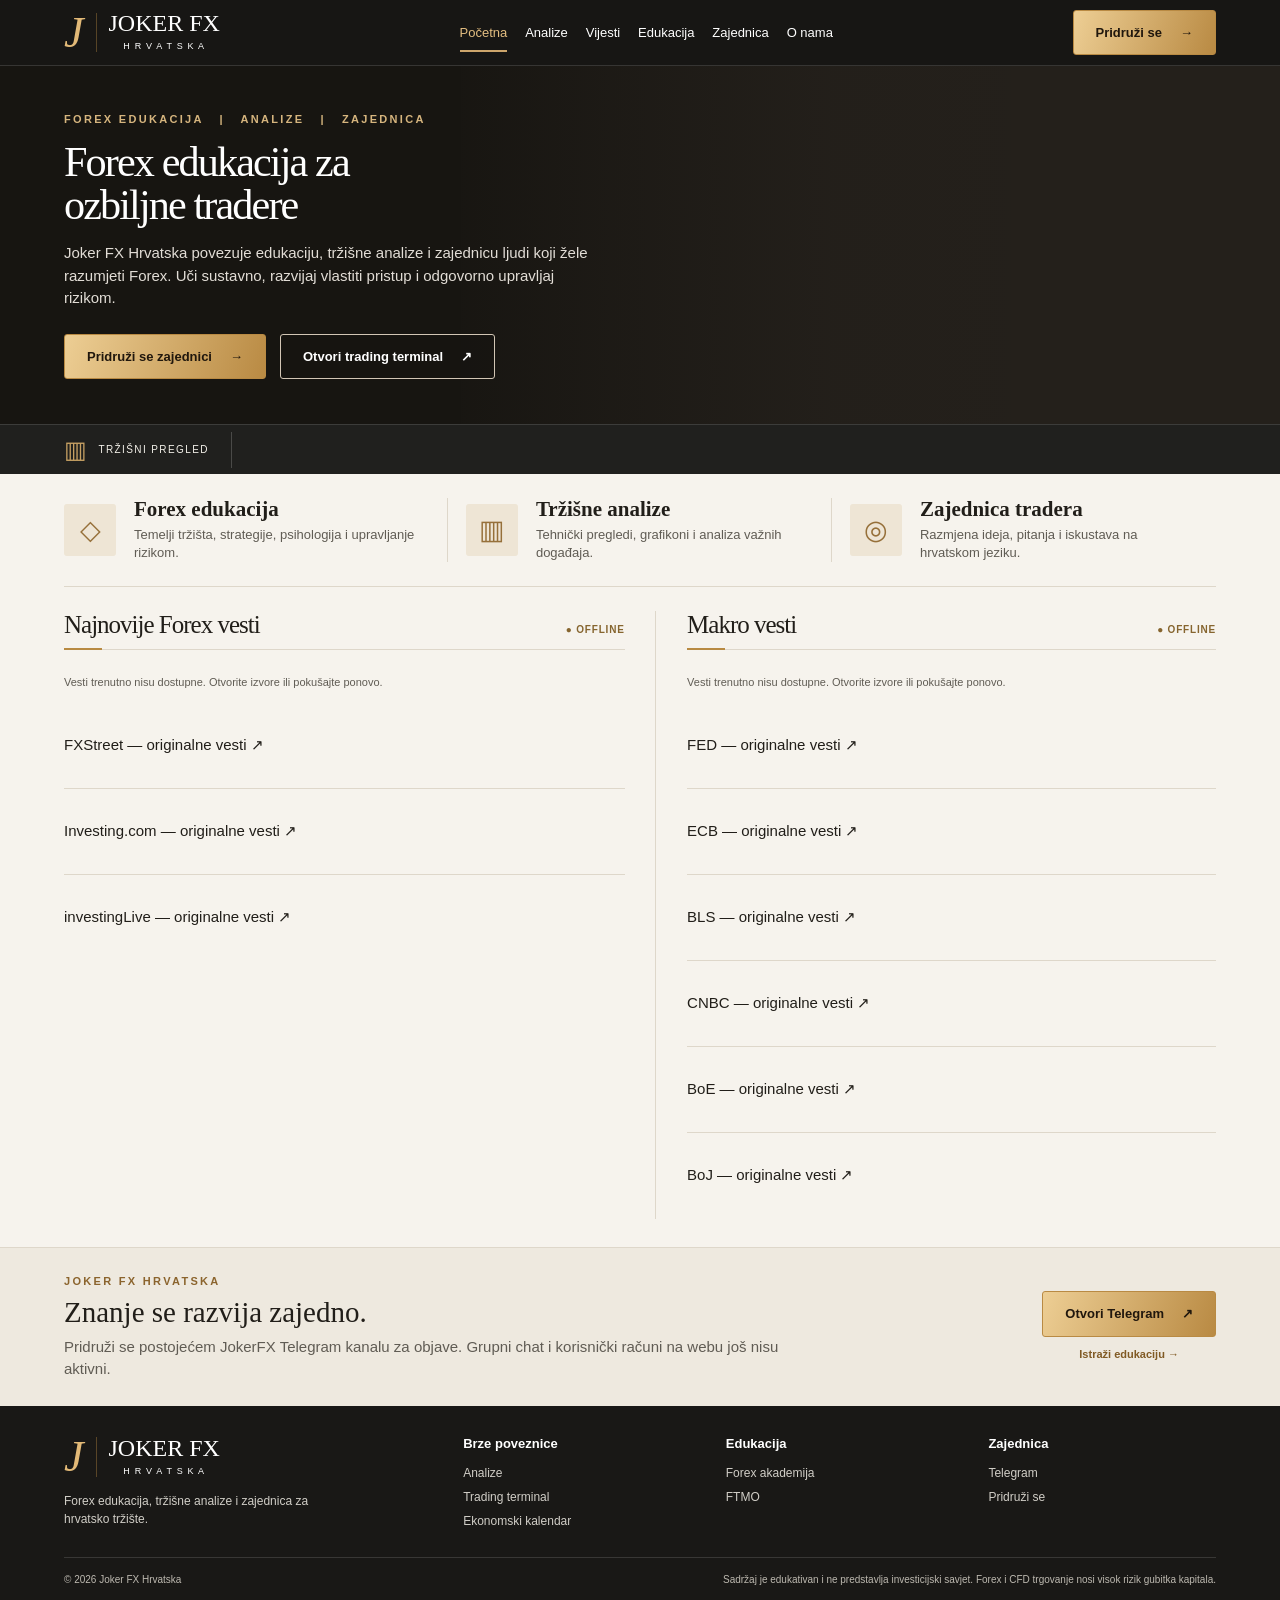
==== commit 3f4acd67: "Simplify market ticker label and retain provider branding" ====
--- a/index.html
+++ b/index.html
@@ -2,7 +2,7 @@
 <html lang="hr"><head><meta charset="utf-8"><meta name="viewport" content="width=device-width,initial-scale=1"><meta name="theme-color" content="#181715"><meta name="description" content="Joker FX Hrvatska — Forex edukacija, tržišne analize i zajednica."><title>Joker FX Hrvatska | Forex edukacija i analize</title><link rel="stylesheet" href="hrvatska-v7.css"></head>
 <body><header class="masthead"><div class="wrap nav"><a class="logo" href="index.html" aria-label="Joker FX Hrvatska početna"><span class="monogram">J</span><span>JOKER FX<small>H R V A T S K A</small></span></a><button class="menu-toggle" aria-expanded="false" aria-controls="navigation" type="button">☰ <span>Meni</span></button><nav id="navigation" aria-label="Glavna navigacija"><a class="active" href="index.html" aria-current="page">Početna</a><a href="signals.html">Analize</a><a href="#forex-news">Vijesti</a><a href="#edukacija">Edukacija</a><a href="#zajednica">Zajednica</a><a href="#o-nama">O nama</a></nav><a class="button gold nav-cta" href="#zajednica">Pridruži se <span>→</span></a></div></header>
 <main><section class="hero"><div class="hero-art" aria-hidden="true"></div><div class="wrap hero-inner"><p class="kicker">FOREX EDUKACIJA &nbsp; | &nbsp; ANALIZE &nbsp; | &nbsp; ZAJEDNICA</p><h1>Forex edukacija za<br>ozbiljne tradere</h1><p class="hero-description">Joker FX Hrvatska povezuje edukaciju, tržišne analize i zajednicu ljudi koji žele razumjeti Forex. Uči sustavno, razvijaj vlastiti pristup i odgovorno upravljaj rizikom.</p><div class="actions"><a class="button gold" href="#zajednica">Pridruži se zajednici <span>→</span></a><a class="button outline" href="terminal.html">Otvori trading terminal <span>↗</span></a></div></div></section>
-<section class="ticker" aria-label="Tržišni pregled"><div class="wrap ticker-inner"><div class="ticker-label"><span>▥</span><div>TRŽIŠNI PREGLED<small>TRADINGVIEW</small></div></div><div class="ticker-widget"><div class="tradingview-widget-container"><div class="tradingview-widget-container__widget"></div><script src="https://s3.tradingview.com/external-embedding/embed-widget-ticker-tape.js" async>{"symbols":[{"proName":"FOREXCOM:EURUSD","title":"EUR/USD"},{"proName":"FOREXCOM:GBPUSD","title":"GBP/USD"},{"proName":"FOREXCOM:USDJPY","title":"USD/JPY"},{"proName":"FOREXCOM:XAUUSD","title":"Zlato"},{"proName":"CAPITALCOM:DXY","title":"DXY"}],"showSymbolLogo":false,"isTransparent":true,"displayMode":"adaptive","colorTheme":"dark","locale":"en"}</script></div></div></div></section>
+<section class="ticker" aria-label="Tržišni pregled"><div class="wrap ticker-inner"><div class="ticker-label"><span>▥</span><div>TRŽIŠNI PREGLED</div></div><div class="ticker-widget"><div class="tradingview-widget-container"><div class="tradingview-widget-container__widget"></div><script src="https://s3.tradingview.com/external-embedding/embed-widget-ticker-tape.js" async>{"symbols":[{"proName":"FOREXCOM:EURUSD","title":"EUR/USD"},{"proName":"FOREXCOM:GBPUSD","title":"GBP/USD"},{"proName":"FOREXCOM:USDJPY","title":"USD/JPY"},{"proName":"FOREXCOM:XAUUSD","title":"Zlato"},{"proName":"CAPITALCOM:DXY","title":"DXY"}],"showSymbolLogo":false,"isTransparent":true,"displayMode":"adaptive","colorTheme":"dark","locale":"en"}</script></div></div></div></section>
 <section class="wrap pillars" id="edukacija"><a href="academy.html"><span class="feature-icon">◇</span><div><h2>Forex edukacija</h2><p>Temelji tržišta, strategije, psihologija i upravljanje rizikom.</p></div></a><a href="signals.html"><span class="feature-icon">▥</span><div><h2>Tržišne analize</h2><p>Tehnički pregledi, grafikoni i analiza važnih događaja.</p></div></a><a href="#zajednica"><span class="feature-icon">◎</span><div><h2>Zajednica tradera</h2><p>Razmjena ideja, pitanja i iskustava na hrvatskom jeziku.</p></div></a></section>
 <section class="wrap editorial" aria-label="Forex i makro vesti"><div class="analysis-column news-panel" lang="sr-Latn" id="forex-news"><div class="section-heading"><h2>Najnovije Forex vesti</h2><span class="live-indicator" id="forex-live">● PROVERA</span></div><div class="news-toolbar"><span id="forex-status" role="status" class="sr-only">Učitavanje vesti…</span><button id="forex-refresh" type="button" aria-label="Osveži vesti" hidden>↻</button></div><div id="forex-list" class="story-list news-list"><p class="news-empty">Povezivanje sa Forex izvorima…</p></div></div>
 <div class="news-column" id="vijesti" lang="sr-Latn"><div class="section-heading"><h2>Makro vesti</h2><span class="live-indicator" id="macro-live">● PROVERA</span></div><div class="news-toolbar"><span id="macro-status" role="status" class="sr-only">Učitavanje vesti…</span><button id="macro-refresh" type="button" aria-label="Osveži vesti" hidden>↻</button></div><div id="macro-list" class="story-list news-list"><p class="news-empty">Povezivanje sa izvorima…</p></div></div>
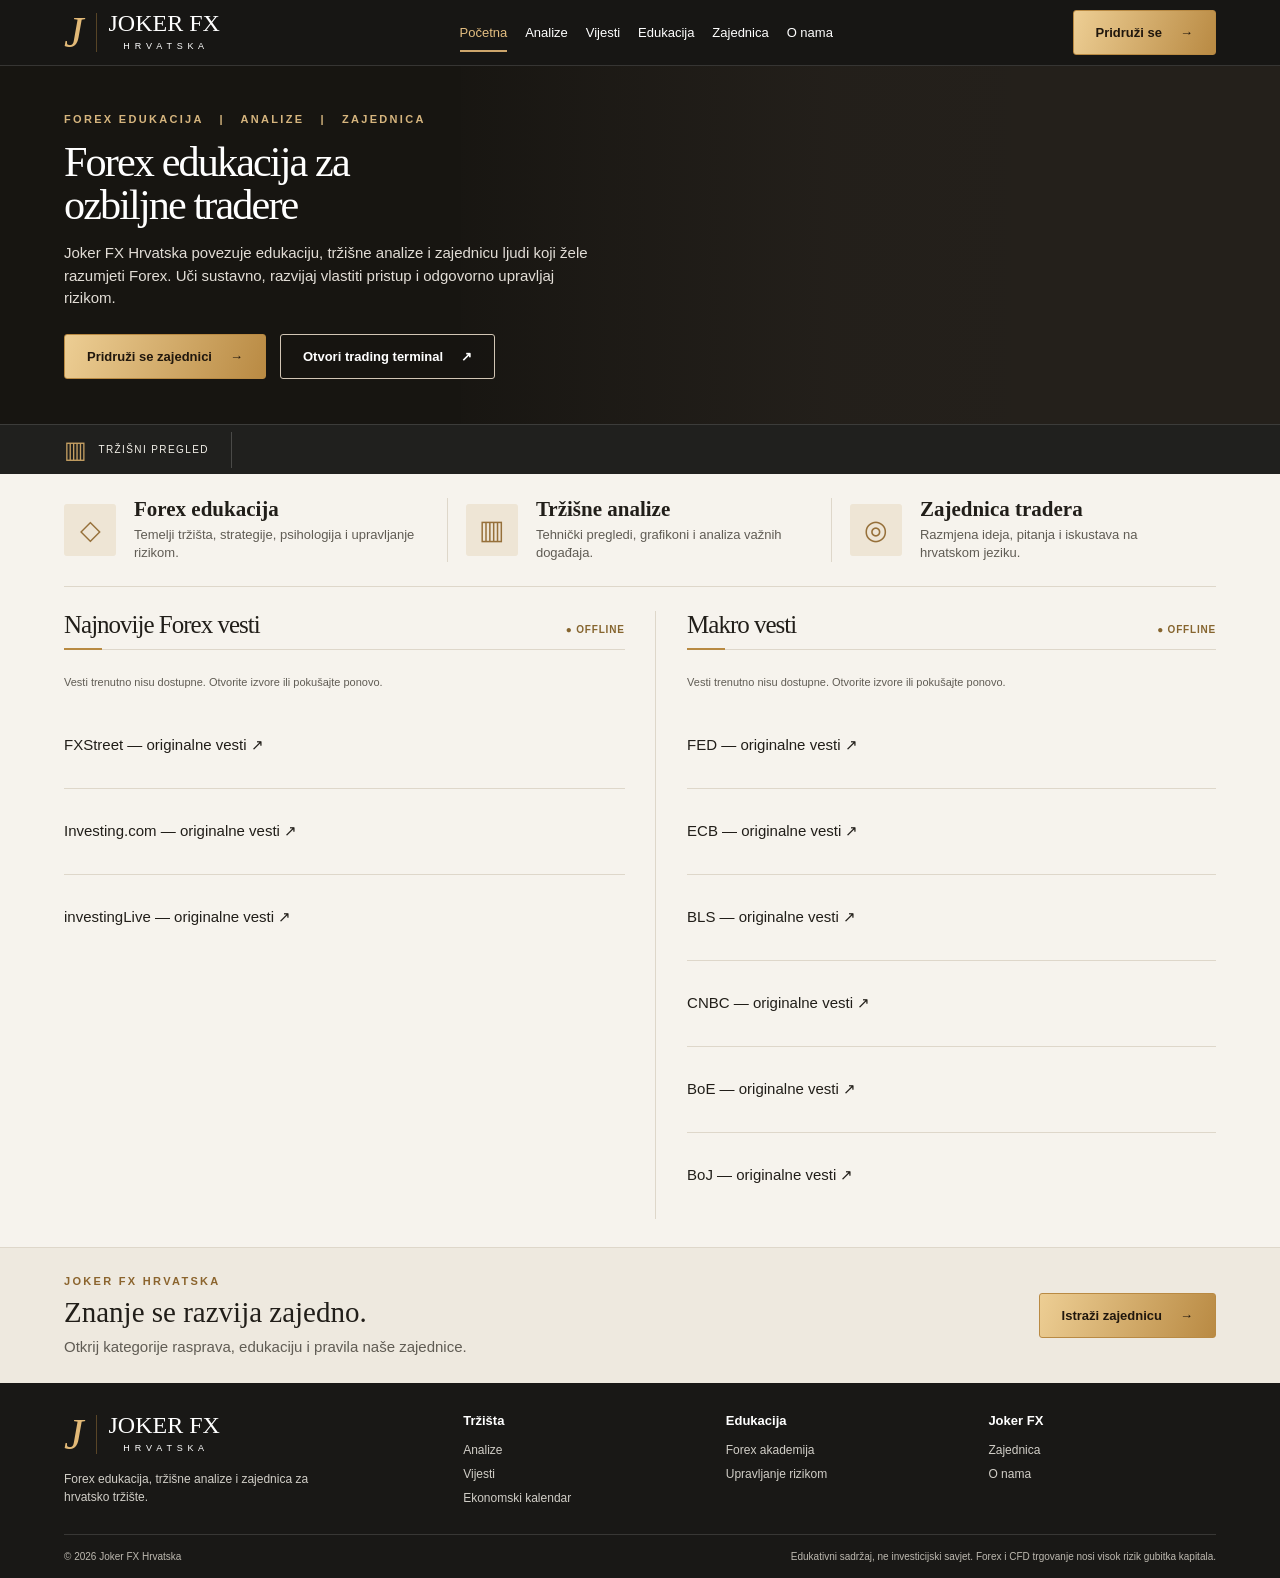
==== commit b936f693: "Replace legacy site with six unified Joker FX Croatia pages" ====
--- a/index.html
+++ b/index.html
@@ -1,12 +1,10 @@
 <!doctype html>
-<html lang="hr"><head><meta charset="utf-8"><meta name="viewport" content="width=device-width,initial-scale=1"><meta name="theme-color" content="#181715"><meta name="description" content="Joker FX Hrvatska — Forex edukacija, tržišne analize i zajednica."><title>Joker FX Hrvatska | Forex edukacija i analize</title><link rel="stylesheet" href="hrvatska-v7.css"></head>
-<body><header class="masthead"><div class="wrap nav"><a class="logo" href="index.html" aria-label="Joker FX Hrvatska početna"><span class="monogram">J</span><span>JOKER FX<small>H R V A T S K A</small></span></a><button class="menu-toggle" aria-expanded="false" aria-controls="navigation" type="button">☰ <span>Meni</span></button><nav id="navigation" aria-label="Glavna navigacija"><a class="active" href="index.html" aria-current="page">Početna</a><a href="signals.html">Analize</a><a href="#forex-news">Vijesti</a><a href="#edukacija">Edukacija</a><a href="#zajednica">Zajednica</a><a href="#o-nama">O nama</a></nav><a class="button gold nav-cta" href="#zajednica">Pridruži se <span>→</span></a></div></header>
-<main><section class="hero"><div class="hero-art" aria-hidden="true"></div><div class="wrap hero-inner"><p class="kicker">FOREX EDUKACIJA &nbsp; | &nbsp; ANALIZE &nbsp; | &nbsp; ZAJEDNICA</p><h1>Forex edukacija za<br>ozbiljne tradere</h1><p class="hero-description">Joker FX Hrvatska povezuje edukaciju, tržišne analize i zajednicu ljudi koji žele razumjeti Forex. Uči sustavno, razvijaj vlastiti pristup i odgovorno upravljaj rizikom.</p><div class="actions"><a class="button gold" href="#zajednica">Pridruži se zajednici <span>→</span></a><a class="button outline" href="terminal.html">Otvori trading terminal <span>↗</span></a></div></div></section>
+<html lang="hr"><head><meta charset="utf-8"><meta name="viewport" content="width=device-width,initial-scale=1"><meta name="theme-color" content="#181715"><meta name="description" content="Joker FX Hrvatska — Forex edukacija, tržišne analize i zajednica."><title>Početna | Joker FX Hrvatska</title><link rel="stylesheet" href="stil-v9.css"></head>
+<body class="home"><header class="masthead"><div class="wrap nav"><a class="logo" href="index.html" aria-label="Joker FX Hrvatska početna"><span class="monogram">J</span><span>JOKER FX<small>H R V A T S K A</small></span></a><button class="menu-toggle" aria-expanded="false" aria-controls="navigation" type="button">☰ <span>Meni</span></button><nav id="navigation" aria-label="Glavna navigacija"><a href="index.html" class="active" aria-current="page">Početna</a><a href="analize.html">Analize</a><a href="vesti.html">Vijesti</a><a href="edukacija.html">Edukacija</a><a href="zajednica.html">Zajednica</a><a href="o-nama.html">O nama</a></nav><a class="button gold nav-cta" href="zajednica.html">Pridruži se <span>→</span></a></div></header><main><section class="hero"><div class="hero-art" aria-hidden="true"></div><div class="wrap hero-inner"><p class="kicker">FOREX EDUKACIJA &nbsp; | &nbsp; ANALIZE &nbsp; | &nbsp; ZAJEDNICA</p><h1>Forex edukacija za<br>ozbiljne tradere</h1><p class="hero-description">Joker FX Hrvatska povezuje edukaciju, tržišne analize i zajednicu ljudi koji žele razumjeti Forex. Uči sustavno, razvijaj vlastiti pristup i odgovorno upravljaj rizikom.</p><div class="actions"><a class="button gold" href="zajednica.html">Pridruži se zajednici <span>→</span></a><a class="button outline" href="analize.html#terminal">Otvori trading terminal <span>↗</span></a></div></div></section>
 <section class="ticker" aria-label="Tržišni pregled"><div class="wrap ticker-inner"><div class="ticker-label"><span>▥</span><div>TRŽIŠNI PREGLED</div></div><div class="ticker-widget"><div class="tradingview-widget-container"><div class="tradingview-widget-container__widget"></div><script src="https://s3.tradingview.com/external-embedding/embed-widget-ticker-tape.js" async>{"symbols":[{"proName":"FOREXCOM:EURUSD","title":"EUR/USD"},{"proName":"FOREXCOM:GBPUSD","title":"GBP/USD"},{"proName":"FOREXCOM:USDJPY","title":"USD/JPY"},{"proName":"FOREXCOM:XAUUSD","title":"Zlato"},{"proName":"CAPITALCOM:DXY","title":"DXY"}],"showSymbolLogo":false,"isTransparent":true,"displayMode":"adaptive","colorTheme":"dark","locale":"en"}</script></div></div></div></section>
-<section class="wrap pillars" id="edukacija"><a href="academy.html"><span class="feature-icon">◇</span><div><h2>Forex edukacija</h2><p>Temelji tržišta, strategije, psihologija i upravljanje rizikom.</p></div></a><a href="signals.html"><span class="feature-icon">▥</span><div><h2>Tržišne analize</h2><p>Tehnički pregledi, grafikoni i analiza važnih događaja.</p></div></a><a href="#zajednica"><span class="feature-icon">◎</span><div><h2>Zajednica tradera</h2><p>Razmjena ideja, pitanja i iskustava na hrvatskom jeziku.</p></div></a></section>
+<section class="wrap pillars" id="edukacija"><a href="edukacija.html"><span class="feature-icon">◇</span><div><h2>Forex edukacija</h2><p>Temelji tržišta, strategije, psihologija i upravljanje rizikom.</p></div></a><a href="analize.html"><span class="feature-icon">▥</span><div><h2>Tržišne analize</h2><p>Tehnički pregledi, grafikoni i analiza važnih događaja.</p></div></a><a href="zajednica.html"><span class="feature-icon">◎</span><div><h2>Zajednica tradera</h2><p>Razmjena ideja, pitanja i iskustava na hrvatskom jeziku.</p></div></a></section>
 <section class="wrap editorial" aria-label="Forex i makro vesti"><div class="analysis-column news-panel" lang="sr-Latn" id="forex-news"><div class="section-heading"><h2>Najnovije Forex vesti</h2><span class="live-indicator" id="forex-live">● PROVERA</span></div><div class="news-toolbar"><span id="forex-status" role="status" class="sr-only">Učitavanje vesti…</span><button id="forex-refresh" type="button" aria-label="Osveži vesti" hidden>↻</button></div><div id="forex-list" class="story-list news-list"><p class="news-empty">Povezivanje sa Forex izvorima…</p></div></div>
 <div class="news-column" id="vijesti" lang="sr-Latn"><div class="section-heading"><h2>Makro vesti</h2><span class="live-indicator" id="macro-live">● PROVERA</span></div><div class="news-toolbar"><span id="macro-status" role="status" class="sr-only">Učitavanje vesti…</span><button id="macro-refresh" type="button" aria-label="Osveži vesti" hidden>↻</button></div><div id="macro-list" class="story-list news-list"><p class="news-empty">Povezivanje sa izvorima…</p></div></div>
 </section>
-<section class="community" id="zajednica"><div class="wrap community-inner"><div><p class="kicker">JOKER FX HRVATSKA</p><h2>Znanje se razvija zajedno.</h2><p>Pridruži se postojećem JokerFX Telegram kanalu za objave. Grupni chat i korisnički računi na webu još nisu aktivni.</p></div><div class="community-cta"><a class="button gold" href="https://t.me/jokeerfX" target="_blank" rel="noopener">Otvori Telegram <span>↗</span></a><a class="text-link" href="academy.html">Istraži edukaciju →</a></div></div></section>
-</main><footer id="o-nama"><div class="wrap footer-grid"><div><a class="logo" href="index.html"><span class="monogram">J</span><span>JOKER FX<small>H R V A T S K A</small></span></a><p>Forex edukacija, tržišne analize i zajednica za hrvatsko tržište.</p></div><div><h3>Brze poveznice</h3><a href="signals.html">Analize</a><a href="terminal.html">Trading terminal</a><a href="terminal.html#calendar">Ekonomski kalendar</a></div><div><h3>Edukacija</h3><a href="academy.html">Forex akademija</a><a href="ftmo.html">FTMO</a></div><div><h3>Zajednica</h3><a href="https://t.me/jokeerfX" target="_blank" rel="noopener">Telegram</a><a href="#zajednica">Pridruži se</a></div></div><div class="wrap legal"><span>© <span id="year">2026</span> Joker FX Hrvatska</span><span>Sadržaj je edukativan i ne predstavlja investicijski savjet. Forex i CFD trgovanje nosi visok rizik gubitka kapitala.</span></div></footer>
-<script>const toggle=document.querySelector('.menu-toggle'),nav=document.getElementById('navigation');toggle.addEventListener('click',()=>{const open=toggle.getAttribute('aria-expanded')==='true';toggle.setAttribute('aria-expanded',String(!open));nav.classList.toggle('open',!open)});nav.querySelectorAll('a').forEach(a=>a.addEventListener('click',()=>{toggle.setAttribute('aria-expanded','false');nav.classList.remove('open')}));document.getElementById('year').textContent=new Date().getFullYear();</script><script src="news-v7.js" defer></script></body></html>+<section class="community"><div class="wrap community-inner"><div><p class="kicker">JOKER FX HRVATSKA</p><h2>Znanje se razvija zajedno.</h2><p>Otkrij kategorije rasprava, edukaciju i pravila naše zajednice.</p></div><a class="button gold" href="zajednica.html">Istraži zajednicu <span>→</span></a></div></section>
+</main><footer><div class="wrap footer-grid"><div><a class="logo" href="index.html"><span class="monogram">J</span><span>JOKER FX<small>H R V A T S K A</small></span></a><p>Forex edukacija, tržišne analize i zajednica za hrvatsko tržište.</p></div><div><h3>Tržišta</h3><a href="analize.html">Analize</a><a href="vesti.html">Vijesti</a><a href="analize.html#kalendar">Ekonomski kalendar</a></div><div><h3>Edukacija</h3><a href="edukacija.html">Forex akademija</a><a href="edukacija.html#rizik">Upravljanje rizikom</a></div><div><h3>Joker FX</h3><a href="zajednica.html">Zajednica</a><a href="o-nama.html">O nama</a></div></div><div class="wrap legal"><span>© <span id="year">2026</span> Joker FX Hrvatska</span><span>Edukativni sadržaj, ne investicijski savjet. Forex i CFD trgovanje nosi visok rizik gubitka kapitala.</span></div></footer><script>const toggle=document.querySelector('.menu-toggle'),nav=document.getElementById('navigation');toggle.addEventListener('click',()=>{const open=toggle.getAttribute('aria-expanded')==='true';toggle.setAttribute('aria-expanded',String(!open));nav.classList.toggle('open',!open)});nav.querySelectorAll('a').forEach(a=>a.addEventListener('click',()=>{toggle.setAttribute('aria-expanded','false');nav.classList.remove('open')}));document.getElementById('year').textContent=new Date().getFullYear();</script><script src="novosti-v9.js" defer></script></body></html>
--- a/stil-v9.css
+++ b/stil-v9.css
@@ -0,0 +1,66 @@
+:root{--cream:#f6f3ed;--paper:#fffdf8;--ink:#211e19;--black:#171614;--gold:#b88a42;--line:#ded7ca;--muted:#605c54}*{box-sizing:border-box}html{scroll-behavior:smooth;scroll-padding-top:80px}body{margin:0;background:var(--cream);color:var(--ink);font:15px/1.5 Arial,Helvetica,sans-serif}a{color:inherit;text-decoration:none}a:focus-visible,button:focus-visible{outline:3px solid #b88a42;outline-offset:4px}h1,h2,h3,p{margin:0}h1,h2,h3{font-family:Georgia,'Times New Roman',serif;font-weight:500;line-height:1.13}.wrap{width:min(1320px,calc(100% - 72px));margin:auto}.masthead{background:#171614;color:#fff;border-bottom:1px solid #ffffff22}.nav{height:65px;display:flex;gap:30px;align-items:center;justify-content:space-between}.logo{display:flex;align-items:center;gap:12px;font:24px/1 Georgia,serif;white-space:nowrap}.logo small{display:block;font:9px/1.5 Arial,sans-serif;text-align:center;letter-spacing:.13em;margin-top:5px}.monogram{font:italic 44px/.9 Georgia,serif;color:#e2b977;border-right:1px solid #b88a4266;padding-right:12px}.nav nav{display:flex;gap:28px;align-items:center}.nav nav a{font-size:13px;white-space:nowrap;padding:22px 0;position:relative}.nav nav a.active,.nav nav a:hover{color:#e3be81}.nav nav a.active:after{content:'';position:absolute;bottom:12px;left:0;right:0;height:2px;background:#cda56b}.button{display:inline-flex;align-items:center;justify-content:center;gap:18px;padding:12px 22px;border-radius:3px;font-size:13px;font-weight:700;min-height:43px;transition:filter .2s}.button:hover{filter:brightness(1.12)}.gold{background:linear-gradient(110deg,#edce94,#b98a43);color:#20170d;border:1px solid #b98a43}.outline{color:#fff;border:1px solid #d2c6b5;background:#15130f66}.menu-toggle{display:none}.hero{min-height:365px;position:relative;overflow:hidden;background:#1e1b16;color:white;isolation:isolate}.hero:after{content:'';position:absolute;inset:0;z-index:-1;background:linear-gradient(90deg,#14120ff5 0%,#14120fe8 25%,#14120f80 55%,transparent 88%)}.hero-inner{padding:49px 0 47px;position:relative;max-width:1320px}.kicker{font-size:11px;letter-spacing:.21em;font-weight:600;color:#d6b57e}.hero h1{font-size:clamp(39px,4.1vw,66px);letter-spacing:-.045em;line-height:1.02;margin:13px 0 16px;max-width:700px}.hero-description{max-width:460px;color:#e2ddd6;font-size:15px;line-height:1.5}.actions{display:flex;flex-wrap:wrap;gap:14px;margin-top:24px}.hero-art{position:absolute;inset:0 0 0 36%;z-index:-2;overflow:hidden;background:linear-gradient(110deg,#21160f,#674c34 43%,#22262a 100%)}.window{position:absolute;inset:0 0 20% 37%;background:repeating-linear-gradient(90deg,transparent 0 28%,#211c18 28% 30%),linear-gradient(180deg,#9a9b9e,#e5bb91 49%,#8e7564 50%,#5b4941 75%,#373434);box-shadow:inset 0 0 65px #0008}.desk{position:absolute;bottom:0;left:8%;right:0;height:27%;background:linear-gradient(174deg,#a77c4a,#60432b 15%,#39291d 38%,#20170f 40%);transform:skewY(-3deg);box-shadow:0 -3px 25px #10101055}.screen{position:absolute;background:#11191e;border:7px solid #292420;border-radius:5px;box-shadow:12px 20px 30px #0009;overflow:hidden;color:#b2c2c7;padding:8px}.screen-one{width:41%;height:61%;bottom:23%;left:26%;transform:perspective(900px) rotateY(-8deg)}.screen-two{width:24%;height:53%;bottom:23%;left:4%;transform:perspective(900px) rotateY(13deg)}.screen-head{font:9px Arial;letter-spacing:.14em;padding:2px 0 8px;border-bottom:1px solid #52626744}.screen-head span{float:right;color:#6f8389}.screen-one svg{width:100%;height:72%;margin-top:10px}.gridline{stroke:#73848b32;fill:none}.chartline{stroke:#8fc6ac;stroke-width:2.4;fill:none}.screen-foot{font:8px Arial;color:#829094}.market-rows{display:grid;gap:10px;margin-top:12px;font:10px Arial}.market-rows span{display:flex;justify-content:space-between}.market-rows i{display:block;background:#7baf9b;height:2px;width:32%}.chair{position:absolute;right:5%;bottom:-20%;height:72%;width:22%;border-radius:42% 38% 20% 20%;background:linear-gradient(110deg,#191614,#352a22,#120f0d);box-shadow:inset 3px 0 3px #a98354aa,9px 15px 20px #0008;transform:rotate(8deg)}.lamp{position:absolute;top:9%;left:13%;width:18%;height:18%;background:radial-gradient(ellipse at bottom,#ebbe7e,#6a4829 20%,#231b15 66%);border-radius:100% 100% 10% 10%;box-shadow:0 24px 50px #e8a75233}.ticker{background:#20201e;color:#f3f0e9;border-top:1px solid #ffffff20}.ticker-inner{display:flex;align-items:center;min-height:49px;gap:20px}.ticker-label{display:flex;align-items:center;gap:10px;font-size:10px;letter-spacing:.14em;white-space:nowrap;border-right:1px solid #ffffff30;padding-right:22px}.ticker-label>span{font-size:24px;color:#c6a063}.ticker-label small{display:block;font-size:8px;color:#c6a063}.ticker-widget{flex:1;min-width:0;overflow:hidden}.pillars{display:grid;grid-template-columns:repeat(3,1fr);padding:24px 0;border-bottom:1px solid var(--line)}.pillars>a{display:flex;gap:18px;align-items:center;padding:0 24px;border-right:1px solid var(--line)}.pillars>a:first-child{padding-left:0}.pillars>a:last-child{border-right:0}.feature-icon{flex:0 0 52px;height:52px;display:grid;place-items:center;background:#eee5d5;color:#96703a;font-size:27px;border-radius:3px}.pillars h2{font-size:21px;font-weight:600;margin-bottom:4px}.pillars p{font-size:13px;color:var(--muted);line-height:1.4}.editorial{display:grid;grid-template-columns:1.55fr 1fr 1.05fr;gap:24px;padding:24px 0 28px;align-items:stretch}.section-heading{display:flex;align-items:baseline;justify-content:space-between;gap:10px;margin-bottom:13px;border-bottom:1px solid var(--line);padding-bottom:9px;position:relative}.section-heading:after{content:'';position:absolute;bottom:-1px;left:0;width:38px;background:#b88a42;height:2px}.section-heading h2{font-size:26px;letter-spacing:-.04em}.section-heading a,.text-link,.meta{font-size:11px;font-weight:700;color:#805a24;white-space:nowrap}.analysis-grid{display:grid;grid-template-columns:1.15fr .85fr;gap:14px}.lead-story{border:1px solid var(--line);border-radius:3px;overflow:hidden}.article-art{height:140px;position:relative;overflow:hidden;background:radial-gradient(circle at 20% 10%,#46515a,#141d27 56%,#080f15);display:flex;align-items:center;justify-content:center}.euro-symbol{font:bold 115px Georgia,serif;color:#dbb474;transform:rotate(-15deg);text-shadow:5px 6px 0 #765221;line-height:1}.mini-bars{display:flex;align-items:flex-end;gap:5px;transform:rotate(-10deg);height:90px;opacity:.65}.mini-bars b{width:7px;height:40%;background:#5e9b85}.mini-bars b:nth-child(2n){height:65%;background:#b87464}.mini-bars b:nth-child(3n){height:80%}.mini-bars b:nth-child(5){height:95%}.tag{position:absolute;bottom:0;left:0;font-size:9px;font-weight:bold;background:#e3c18b;padding:4px 8px}.story-copy{padding:11px}.story-copy h3{font-size:19px;font-weight:600;line-height:1.15}.story-copy p{font-size:12px;line-height:1.4;margin:7px 0 8px;color:var(--muted)}.story-list{display:flex;flex-direction:column}.story-list>a{display:flex;align-items:center;gap:10px;padding:10px 0;border-bottom:1px solid var(--line);min-height:74px}.story-list>a:first-child{padding-top:0}.story-list>a:last-child{border-bottom:0}.story-list h3{font-size:15px;font-weight:600;line-height:1.2}.story-list small{font-size:10px;color:var(--muted)}.thumb{height:50px;flex:0 0 64px;display:grid;place-items:center;border-radius:3px;font:25px Georgia,serif;color:#e8d8ad;background:linear-gradient(145deg,#141b23,#3a4c5b);overflow:hidden}.bullion{background:linear-gradient(145deg,#30251a,#b88a42);color:#fff3c9}.usa{background:linear-gradient(145deg,#293f60,#6c2f30)}.eu{background:#263e7b;color:#efd18a}.global{background:#263e37}.category{font-size:9px;letter-spacing:.08em;color:#91682f;font-weight:bold}.news-column{border-left:1px solid var(--line);padding-left:20px}.news-list .thumb{flex-basis:86px;height:56px}.webinar{background:radial-gradient(ellipse at right bottom,#6b4e2c66,transparent 70%),linear-gradient(115deg,#171614,#2d2822);color:#fff;padding:27px 24px;display:flex;flex-direction:column;align-items:flex-start;justify-content:center;border-radius:4px;min-height:250px}.webinar .kicker{font-size:10px}.webinar h2{font-size:30px;letter-spacing:-.04em;margin:12px 0}.webinar p{font-size:13px;color:#e6e1d9;line-height:1.5}.webinar-date{font-weight:700;margin:17px 0}.webinar .button{margin-top:auto}.community{border-top:1px solid var(--line);background:#eee9df;padding:25px 0}.community-inner{display:flex;justify-content:space-between;align-items:center;gap:24px}.community .kicker{color:#8b642d}.community h2{font-size:29px;margin:7px 0}.community p:not(.kicker){color:var(--muted);max-width:730px}.community-cta{display:grid;gap:9px;text-align:center;white-space:nowrap}footer{background:#191816;color:#d1cec7;padding:30px 0 0}.footer-grid{display:grid;grid-template-columns:1.6fr 1fr 1fr 1fr;gap:35px;padding-bottom:24px}.footer-grid .logo{color:white}.footer-grid p{font-size:12px;max-width:270px;margin-top:14px}.footer-grid h3{font:bold 13px Arial,sans-serif;color:white;margin-bottom:10px}.footer-grid>div:not(:first-child) a{display:block;font-size:12px;padding:3px 0}.footer-grid a:hover,.story-list a:hover h3,.lead-story a:hover h3{color:var(--gold)}.legal{border-top:1px solid #ffffff22;display:flex;justify-content:space-between;gap:24px;font-size:10px;padding:14px 0;color:#bdb9b0} @media(max-width:1180px){.nav{gap:16px}.nav nav{gap:16px}.editorial{grid-template-columns:1.2fr 1fr}.webinar{grid-column:1/-1;min-height:220px}.nav-cta{display:none}} @media(max-width:800px){.wrap{width:calc(100% - 36px)}.nav{height:64px;position:relative}.menu-toggle{display:block;border:1px solid #ffffff44;background:none;color:white;padding:8px;border-radius:3px}.nav nav{display:none;position:absolute;z-index:10;left:-18px;right:-18px;top:64px;background:#171614;padding:12px 18px;flex-direction:column;align-items:stretch;gap:0}.nav nav.open{display:flex}.nav nav a{padding:12px 0}.nav nav a.active:after{bottom:4px;right:auto;width:35px}.hero-inner{padding:42px 0}.hero-art{left:0;opacity:.45}.hero:after{background:linear-gradient(90deg,#14120fec,#14120fa0)}.hero h1 br{display:none}.hero-description{max-width:500px}.ticker-label{display:none}.pillars{grid-template-columns:1fr;gap:15px}.pillars>a,.pillars>a:first-child{padding:0;border:0}.editorial{grid-template-columns:1fr;gap:22px}.news-column{border-left:0;padding-left:0}.webinar{grid-column:auto}.community-inner{align-items:flex-start;flex-direction:column}.community-cta{text-align:left}.footer-grid{grid-template-columns:1fr 1fr;gap:22px}.legal{flex-direction:column;gap:8px}} @media(max-width:420px){.analysis-grid{grid-template-columns:1fr}.hero h1{font-size:39px}.button{padding:10px 14px}.footer-grid{grid-template-columns:1fr}.section-heading h2{font-size:24px}} @media(prefers-reduced-motion:reduce){html{scroll-behavior:auto}*{transition:none!important}}
+/* Photographic editorial hero; image by Caroline Ross, Unsplash (SOcNiY6TDIs). */
+.hero-art{inset:0 0 0 25%;background:#312a23 url("https://images.unsplash.com/photo-1712111878737-c1d644970d1a?auto=format&fit=crop&w=1800&q=85") center 52%/cover no-repeat}.hero:after{background:linear-gradient(90deg,#171511 0%,#171511f5 24%,#171511a0 48%,#17151112 81%)}.live-indicator{font-size:10px;letter-spacing:.08em;color:#36794b;font-weight:bold;white-space:nowrap}.news-toolbar{display:flex;align-items:center;justify-content:space-between;gap:8px;font-size:10px;color:var(--muted);min-height:24px;margin-bottom:8px}.news-toolbar button{font-size:17px;line-height:1;border:1px solid var(--line);border-radius:3px;color:var(--ink);background:transparent;padding:3px 7px;cursor:pointer}.news-toolbar button:disabled{opacity:.4}.news-note,.news-empty{font-size:11px;color:var(--muted);line-height:1.45}.news-note{margin-top:8px}.news-sources{display:flex;flex-wrap:wrap;gap:10px;margin-top:8px;font-size:11px;color:#805a24;font-weight:bold}.news-list h3{overflow-wrap:anywhere}.news-list .thumb{flex-basis:47px;height:46px;font:14px Arial,sans-serif;font-weight:bold}.news-list>a{min-height:65px}.news-list .original-label{color:#805a24}.news-list .news-meta{display:block;margin-top:4px}.news-list .thumb.bls{background:#385148}.news-list .thumb.fed{background:#353b4a}.news-list .thumb.ecb{background:#263e7b}@media(max-width:800px){.hero-art{left:0;opacity:.85;background-position:65% center}.hero:after{background:linear-gradient(90deg,#171511f2,#171511a0)}}
+/* Responsive editorial layout: width is determined by CSS viewport, not monitor inches. */
+.wrap{width:94%;max-width:2200px}.hero-inner{max-width:2200px}.hero{min-height:clamp(340px,21vw,620px);display:flex;align-items:center}.hero-inner{padding:clamp(38px,4vw,92px) 0}.hero h1{font-size:clamp(40px,3.8vw,92px);max-width:56%;}.hero-description{font-size:clamp(15px,1vw,22px);max-width:min(48%,710px)}.hero-art{inset:0 0 0 39%;background-color:#24201b;background-size:contain;background-position:right center;background-repeat:no-repeat}.hero:after{background:linear-gradient(90deg,#171511 0%,#171511 27%,#171511e8 40%,#17151133 61%,transparent 83%)}.editorial{grid-template-columns:minmax(0,1.2fr) minmax(0,1fr) minmax(0,.9fr);gap:clamp(18px,1.6vw,36px)}.editorial>*{min-width:0}.news-panel,.news-column{min-width:0}.section-heading{flex-wrap:wrap}.section-heading h2{font-size:clamp(25px,1.75vw,40px)}.news-list>a{align-items:flex-start;min-height:76px;gap:14px}.news-list>a>div{min-width:0}.news-list h3{font-size:clamp(16px,1.03vw,23px);line-height:1.3}.news-list .thumb{flex:0 0 clamp(48px,3.4vw,76px);height:clamp(48px,3.4vw,76px);font-size:clamp(9px,.7vw,15px);text-align:center;padding:3px;overflow-wrap:anywhere}.news-list .news-meta,.news-toolbar,.news-note,.news-sources{font-size:clamp(11px,.72vw,15px)}.news-list .thumb.fxstreet{background:#273d57}.news-list .thumb.investing{background:#282b30}.news-list .thumb.investinglive{background:#3f4b4d}.news-list .thumb.cnbc{background:#243b61}.news-list .thumb.boe{background:#573e42}.news-list .thumb.boj{background:#773d3d}.pillars p{font-size:clamp(13px,.85vw,18px)}.pillars h2{font-size:clamp(21px,1.4vw,32px)}.webinar h2{font-size:clamp(30px,2vw,48px)}.webinar p{font-size:clamp(13px,.9vw,19px)}.nav nav a,.button{font-size:clamp(13px,.8vw,18px)}.nav nav{gap:clamp(14px,1.4vw,32px)}.nav{height:auto;min-height:65px}.hero-inner,.ticker-widget,.pillars>a,.footer-grid>div{min-width:0}.ticker-widget iframe{max-width:100%}.live-indicator[data-state="offline"]{color:#86652f}.live-indicator[data-state="online"]{color:#36794b}.news-empty{padding:12px 0}.news-sources a{white-space:normal}.news-list .thumb{flex-shrink:0}img{max-width:100%;height:auto}
+@media(min-width:1800px){.wrap{width:94%;max-width:none}.hero-inner{max-width:none}.nav{min-height:82px}.pillars{padding:30px 0}.editorial{padding:32px 0}.news-list>a{padding:15px 0}.webinar{padding:35px}.community{padding:35px 0}}
+@media(max-width:1180px){.editorial{grid-template-columns:repeat(2,minmax(0,1fr))}.webinar{grid-column:1/-1}.hero h1{max-width:75%}.hero-description{max-width:65%}}
+@media(max-width:800px){.wrap{width:calc(100% - 36px)}.hero-art{inset:0;background-size:contain;background-position:center bottom;opacity:.65}.hero:after{background:linear-gradient(90deg,#171511ed,#17151199)}.hero h1,.hero-description{max-width:100%}.editorial{grid-template-columns:minmax(0,1fr)}.webinar{grid-column:auto}.nav nav{left:-18px;right:-18px}.nav{min-height:64px}.pillars{grid-template-columns:1fr}.news-list .thumb{flex-basis:48px}.hero{min-height:0}.hero-inner{padding:40px 0}.hero h1{font-size:clamp(34px,7vw,52px)}}
+
+/* Balanced editorial width, proportional imagery, no stretched cards. */
+.wrap,.hero-inner{width:min(90%,2300px);max-width:2300px}
+.hero{min-height:clamp(330px,19vw,560px);background:#171511}
+.hero-inner{padding:clamp(42px,3.5vw,78px) 0}
+.hero-art{inset:0 0 0 36%;background-position:center 54%;background-size:cover;opacity:1}
+.hero:after{background:linear-gradient(90deg,#171511 0%,#171511 27%,#171511ed 36%,#17151188 48%,#17151114 65%,transparent 82%)}
+.hero h1{font-size:clamp(39px,3.3vw,79px);max-width:min(54%,960px)}
+.hero-description{max-width:min(46%,650px)}
+.editorial{grid-template-columns:minmax(0,1.12fr) minmax(0,1fr) minmax(0,.78fr);gap:clamp(19px,1.5vw,32px)}
+.news-list>a{align-items:center;gap:14px;min-height:86px;padding:10px 0}
+.news-list .thumb{position:relative;flex:0 0 clamp(86px,6vw,142px);height:auto;aspect-ratio:1.55;display:grid;place-items:center;overflow:hidden;border-radius:4px;background:#26323a;font-size:11px;color:#e9e0cc;text-align:center;padding:0}
+.news-list .thumb img{position:absolute;inset:0;width:100%;height:100%;object-fit:cover;display:block}
+.news-list .thumb span{padding:4px;overflow-wrap:anywhere}
+.news-list h3{font-size:clamp(16px,1vw,22px);line-height:1.25}
+.news-list .news-meta{line-height:1.35}
+.pillars>a{padding-left:clamp(12px,1.4vw,30px)}
+@media(min-width:1800px){.wrap,.hero-inner{width:min(88%,2300px);max-width:2300px}.nav{min-height:72px}.pillars{padding:24px 0}.editorial{padding:25px 0}.news-list>a{padding:11px 0}.webinar{padding:28px}}
+@media(max-width:1180px){.editorial{grid-template-columns:repeat(2,minmax(0,1fr))}.hero h1{max-width:75%}.hero-description{max-width:65%}.webinar{grid-column:1/-1}}
+@media(max-width:800px){.wrap,.hero-inner{width:calc(100% - 36px)}.hero-art{inset:0;background-size:cover;background-position:65% center;opacity:.75}.hero:after{background:linear-gradient(90deg,#171511f0,#17151191)}.hero h1,.hero-description{max-width:100%}.hero h1{font-size:clamp(34px,7vw,52px)}.hero-inner{padding:40px 0}.hero{min-height:0}.editorial{grid-template-columns:minmax(0,1fr)}.webinar{grid-column:auto}.news-list .thumb{flex-basis:94px}.news-list>a{gap:11px}.pillars>a{padding-left:0}}
+@media(max-width:380px){.news-list .thumb{flex-basis:75px}.news-list h3{font-size:15px}}
+
+/* News thumbnails always display a visual. Source name remains in article metadata. */
+.news-list .thumb{background:#18252e;position:relative;isolation:isolate}
+.news-list .thumb .topic-art{position:absolute;inset:0;width:100%;height:100%;object-fit:cover}
+.news-list .thumb .article-photo{position:absolute;inset:0;width:100%;height:100%;object-fit:cover;z-index:2}
+.news-list .thumb .illustration-tag{position:absolute;left:0;bottom:0;background:#101820ba;color:#fff;font:8px/1.1 Arial,sans-serif;padding:3px 4px;z-index:1;letter-spacing:.04em}
+.news-list .thumb.has-photo .illustration-tag{visibility:hidden}
+
+/* Financial editorial typography, distinct from the serif branding. */
+.news-panel,.news-column{font-family:Inter,"Segoe UI",Arial,sans-serif}
+.news-list>a{display:flex;align-items:center;gap:clamp(12px,1vw,20px)}
+.news-list h3{font-family:Inter,"Segoe UI",Arial,sans-serif;font-size:clamp(15px,1vw,22px);font-weight:600;letter-spacing:-.015em;line-height:1.4;color:#26231f}
+.news-list .news-meta{font-family:Inter,"Segoe UI",Arial,sans-serif;color:#746d61;font-size:clamp(11px,.72vw,15px);font-weight:400;display:flex;flex-wrap:wrap;align-items:baseline;gap:5px 8px;line-height:1.4;margin-top:7px}
+.news-list .news-time,.news-toolbar{font-family:Consolas,"SFMono-Regular","Liberation Mono",monospace;font-variant-numeric:tabular-nums;letter-spacing:-.035em}
+.news-list .news-source{font-weight:600;color:#84612d}
+.news-list .news-translation{color:#746d61}
+.news-list .thumb{display:none;background:transparent}
+.news-list .thumb.has-photo{display:block}
+.news-list .thumb .article-photo{object-fit:cover;width:100%;height:100%;border-radius:4px}
+.news-list>a>div{flex:1;min-width:0}
+
+/* Two editorial columns; quiet metadata. */
+.editorial{grid-template-columns:repeat(2,minmax(0,1fr));gap:clamp(24px,2.4vw,54px)}
+.news-column{padding-left:clamp(24px,2.4vw,54px)}
+.news-toolbar{position:absolute;width:1px;height:1px;min-height:0;margin:0;overflow:hidden;clip-path:inset(50%)}
+.news-toolbar button[hidden]{display:none}
+.sr-only{position:absolute;width:1px;height:1px;padding:0;margin:-1px;overflow:hidden;clip-path:inset(50%);white-space:nowrap;border:0}
+.news-list .news-meta{gap:8px;font-size:clamp(12px,.78vw,15px);color:#665f55}
+.news-list .news-time{color:#665f55}
+.news-list>a{border-bottom:1px solid var(--line);padding:13px 0}
+.news-list>a:last-child{border-bottom:0}
+@media(max-width:800px){.editorial{grid-template-columns:minmax(0,1fr);gap:25px}.news-column{padding-left:0;border-left:0}}
+
+/* Shared design system for the six independent pages. */
+.subhero{min-height:clamp(245px,15vw,420px)}.subhero .hero-inner{padding:clamp(28px,2.8vw,62px) 0}.subhero h1{font-size:clamp(42px,3.5vw,76px)}.subhero .hero-description{max-width:min(52%,700px)}.page-content{padding:clamp(26px,2.2vw,48px) 0}.section-gap{margin-top:clamp(20px,2vw,36px)}.surface{background:var(--paper);border:1px solid var(--line);border-radius:5px;padding:clamp(16px,1.5vw,29px);min-width:0}.surface h2,.about-grid h2{font-size:clamp(23px,1.65vw,34px);margin-bottom:12px}.surface p,.about-grid p{margin:8px 0 15px;color:var(--muted);line-height:1.65}.dark-surface{background:#211e19;color:#fff;border-color:#a88b5c}.dark-surface p,.dark-surface .muted{color:#d8d2c6}.muted{font-size:13px;color:var(--muted)}.gold-text{color:#906a32!important}.analysis-layout{display:grid;grid-template-columns:minmax(0,1.8fr) minmax(0,1fr);gap:20px}.two-grid{display:grid;grid-template-columns:repeat(2,minmax(0,1fr));gap:20px}.panel-top{display:flex;align-items:center;flex-wrap:wrap;gap:12px;margin-bottom:12px}.panel-top h2{margin:0;flex:1}.panel-top label{font-size:12px}.panel-top select{background:#302d27;color:white;border:1px solid #a88b5c;border-radius:4px;padding:8px;max-width:100%}.chart-host{height:clamp(330px,30vw,620px);min-width:0}.technical-host{min-height:430px}.tv-container,.calendar-new .tradingview-widget-container,.calendar-new .tradingview-widget-container__widget{height:100%;width:100%}.calendar-new{height:460px}.scenario{padding:12px 14px;background:#e8f0e7;border-radius:4px;margin:10px 0;color:#315b37}.scenario.neutral{background:#f5e9e4;color:#834b3e}.scenario p{margin:4px 0;color:inherit}.education-layout{display:grid;grid-template-columns:minmax(0,.9fr) minmax(0,1.6fr) minmax(0,1fr);gap:20px}.lesson-nav{display:grid}.lesson-nav a{display:flex;justify-content:space-between;gap:8px;padding:12px 0;border-bottom:1px solid #ffffff25}.lesson-nav a:last-child{border-bottom:0}.lesson-nav a:hover{color:#e4bd7c}progress{display:block;width:100%;accent-color:#a77a37;margin:18px 0}.outline-light{border:1px solid #94744a;background:transparent;color:#30241a}.lesson-grid{display:grid;grid-template-columns:repeat(2,minmax(0,1fr));gap:20px}.lesson{scroll-margin-top:20px}.lesson .category{display:block;margin-bottom:9px}.practice{background:#eee8de;padding:12px 14px;border-radius:3px;margin:15px 0}.practice p{margin:4px 0}.lesson-check{display:flex;align-items:center;gap:10px;font-weight:600;font-size:14px;cursor:pointer}.lesson-check input{width:18px;height:18px;accent-color:#a77a37}.community-layout{display:grid;grid-template-columns:minmax(0,1.8fr) minmax(0,.8fr) minmax(0,1fr);gap:20px;align-items:start}.filter-row{display:flex;flex-wrap:wrap;gap:6px}.filter{border:1px solid var(--line);background:transparent;color:var(--ink);font:inherit;font-size:13px;padding:7px 10px;border-radius:3px;cursor:pointer}.filter.selected{background:#f0d6a6;border-color:#d3b27d}.empty-state{padding:30px 0}.empty-state h3{font-size:21px}.category-row{display:flex;align-items:center;justify-content:space-between;gap:8px;padding:10px 0;border-bottom:1px solid var(--line)}.rules{padding-left:20px;line-height:1.7}.rules li{margin:6px 0}.rules li::marker{color:#b88a42}.draft{border-top:1px solid var(--line);padding-top:16px}.draft summary{cursor:pointer;font-weight:600}.draft form{display:grid;gap:12px;margin-top:15px}.draft label{display:grid;gap:6px}.draft input,.draft textarea{font:inherit;width:100%;border:1px solid var(--line);border-radius:3px;background:#fff;padding:10px}.draft button{justify-self:start}.about-grid{display:grid;grid-template-columns:1.4fr 1fr 1fr;gap:25px}.about-grid article{padding-right:24px;border-right:1px solid var(--line)}.about-grid article:last-child{border:0}.join-banner{display:flex;align-items:center;justify-content:space-between;gap:20px}.featured-news{min-height:110px}.featured-news a{display:flex;gap:24px;align-items:center}.featured-news img{width:min(32%,320px);aspect-ratio:1.8;object-fit:cover;border-radius:4px}.featured-news h3{font-size:clamp(24px,2vw,40px);line-height:1.2}.featured-news small{color:#84612d}.subpage .editorial{padding-top:8px}.news-feature{padding-bottom:15px}
+@media(max-width:1100px){.education-layout,.community-layout{grid-template-columns:minmax(0,1fr) minmax(0,1fr)}.education-layout>aside:last-child,.community-layout>aside:last-child{grid-column:1/-1}.analysis-layout{grid-template-columns:minmax(0,1fr)}.about-grid{grid-template-columns:repeat(2,minmax(0,1fr))}.about-grid article:last-child{grid-column:1/-1}.about-grid article:nth-child(2){border:0}}
+@media(max-width:800px){.subhero .hero-description{max-width:100%}.subhero{min-height:0}.analysis-layout,.education-layout,.community-layout,.two-grid,.lesson-grid,.about-grid{grid-template-columns:minmax(0,1fr)}.about-grid article{border:0;padding-right:0}.join-banner{align-items:flex-start;flex-direction:column}.featured-news a{align-items:flex-start;flex-direction:column}.featured-news img{width:100%}.chart-host{height:380px}.surface{padding:16px}}
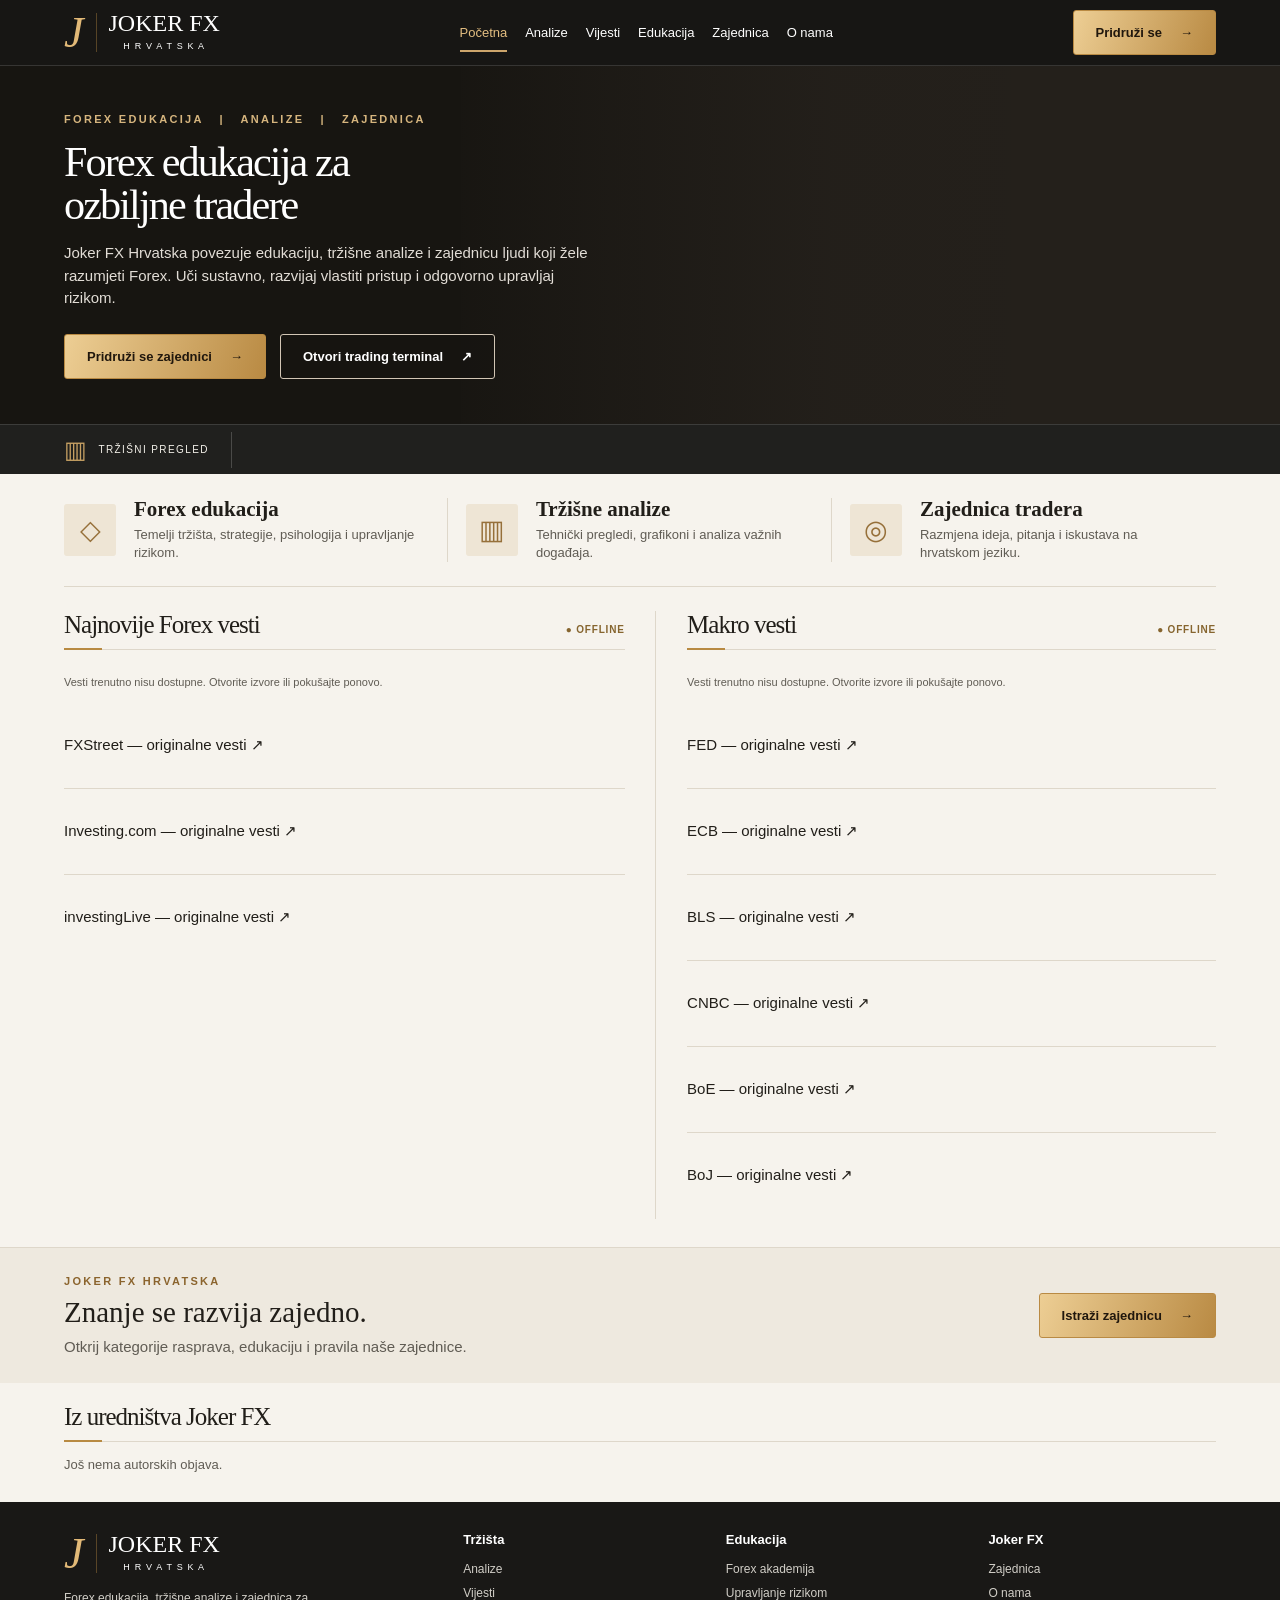
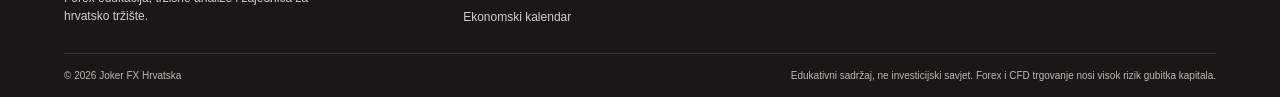
==== commit 996b6dc7: "Add protected administration and public editorial publishing with database role policies" ====
--- a/index.html
+++ b/index.html
@@ -1,5 +1,5 @@
 <!doctype html>
-<html lang="hr"><head><meta charset="utf-8"><meta name="viewport" content="width=device-width,initial-scale=1"><meta name="theme-color" content="#181715"><meta name="description" content="Joker FX Hrvatska — Forex edukacija, tržišne analize i zajednica."><title>Početna | Joker FX Hrvatska</title><link rel="stylesheet" href="stil-v9.css"></head>
+<html lang="hr"><head><meta charset="utf-8"><meta name="viewport" content="width=device-width,initial-scale=1"><meta name="theme-color" content="#181715"><meta name="description" content="Joker FX Hrvatska — Forex edukacija, tržišne analize i zajednica."><title>Početna | Joker FX Hrvatska</title><link rel="stylesheet" href="stil-v9.css"><link rel="stylesheet" href="objave-v15.css"></head>
 <body class="home"><header class="masthead"><div class="wrap nav"><a class="logo" href="index.html" aria-label="Joker FX Hrvatska početna"><span class="monogram">J</span><span>JOKER FX<small>H R V A T S K A</small></span></a><button class="menu-toggle" aria-expanded="false" aria-controls="navigation" type="button">☰ <span>Meni</span></button><nav id="navigation" aria-label="Glavna navigacija"><a href="index.html" class="active" aria-current="page">Početna</a><a href="analize.html">Analize</a><a href="vesti.html">Vijesti</a><a href="edukacija.html">Edukacija</a><a href="zajednica.html">Zajednica</a><a href="o-nama.html">O nama</a></nav><a class="button gold nav-cta" href="zajednica.html">Pridruži se <span>→</span></a></div></header><main><section class="hero"><div class="hero-art" aria-hidden="true"></div><div class="wrap hero-inner"><p class="kicker">FOREX EDUKACIJA &nbsp; | &nbsp; ANALIZE &nbsp; | &nbsp; ZAJEDNICA</p><h1>Forex edukacija za<br>ozbiljne tradere</h1><p class="hero-description">Joker FX Hrvatska povezuje edukaciju, tržišne analize i zajednicu ljudi koji žele razumjeti Forex. Uči sustavno, razvijaj vlastiti pristup i odgovorno upravljaj rizikom.</p><div class="actions"><a class="button gold" href="zajednica.html">Pridruži se zajednici <span>→</span></a><a class="button outline" href="analize.html#terminal">Otvori trading terminal <span>↗</span></a></div></div></section>
 <section class="ticker" aria-label="Tržišni pregled"><div class="wrap ticker-inner"><div class="ticker-label"><span>▥</span><div>TRŽIŠNI PREGLED</div></div><div class="ticker-widget"><div class="tradingview-widget-container"><div class="tradingview-widget-container__widget"></div><script src="https://s3.tradingview.com/external-embedding/embed-widget-ticker-tape.js" async>{"symbols":[{"proName":"FOREXCOM:EURUSD","title":"EUR/USD"},{"proName":"FOREXCOM:GBPUSD","title":"GBP/USD"},{"proName":"FOREXCOM:USDJPY","title":"USD/JPY"},{"proName":"FOREXCOM:XAUUSD","title":"Zlato"},{"proName":"CAPITALCOM:DXY","title":"DXY"}],"showSymbolLogo":false,"isTransparent":true,"displayMode":"adaptive","colorTheme":"dark","locale":"en"}</script></div></div></div></section>
 <section class="wrap pillars" id="edukacija"><a href="edukacija.html"><span class="feature-icon">◇</span><div><h2>Forex edukacija</h2><p>Temelji tržišta, strategije, psihologija i upravljanje rizikom.</p></div></a><a href="analize.html"><span class="feature-icon">▥</span><div><h2>Tržišne analize</h2><p>Tehnički pregledi, grafikoni i analiza važnih događaja.</p></div></a><a href="zajednica.html"><span class="feature-icon">◎</span><div><h2>Zajednica tradera</h2><p>Razmjena ideja, pitanja i iskustava na hrvatskom jeziku.</p></div></a></section>
@@ -7,4 +7,4 @@
 <div class="news-column" id="vijesti" lang="sr-Latn"><div class="section-heading"><h2>Makro vesti</h2><span class="live-indicator" id="macro-live">● PROVERA</span></div><div class="news-toolbar"><span id="macro-status" role="status" class="sr-only">Učitavanje vesti…</span><button id="macro-refresh" type="button" aria-label="Osveži vesti" hidden>↻</button></div><div id="macro-list" class="story-list news-list"><p class="news-empty">Povezivanje sa izvorima…</p></div></div>
 </section>
 <section class="community"><div class="wrap community-inner"><div><p class="kicker">JOKER FX HRVATSKA</p><h2>Znanje se razvija zajedno.</h2><p>Otkrij kategorije rasprava, edukaciju i pravila naše zajednice.</p></div><a class="button gold" href="zajednica.html">Istraži zajednicu <span>→</span></a></div></section>
-</main><footer><div class="wrap footer-grid"><div><a class="logo" href="index.html"><span class="monogram">J</span><span>JOKER FX<small>H R V A T S K A</small></span></a><p>Forex edukacija, tržišne analize i zajednica za hrvatsko tržište.</p></div><div><h3>Tržišta</h3><a href="analize.html">Analize</a><a href="vesti.html">Vijesti</a><a href="analize.html#kalendar">Ekonomski kalendar</a></div><div><h3>Edukacija</h3><a href="edukacija.html">Forex akademija</a><a href="edukacija.html#rizik">Upravljanje rizikom</a></div><div><h3>Joker FX</h3><a href="zajednica.html">Zajednica</a><a href="o-nama.html">O nama</a></div></div><div class="wrap legal"><span>© <span id="year">2026</span> Joker FX Hrvatska</span><span>Edukativni sadržaj, ne investicijski savjet. Forex i CFD trgovanje nosi visok rizik gubitka kapitala.</span></div></footer><script>const toggle=document.querySelector('.menu-toggle'),nav=document.getElementById('navigation');toggle.addEventListener('click',()=>{const open=toggle.getAttribute('aria-expanded')==='true';toggle.setAttribute('aria-expanded',String(!open));nav.classList.toggle('open',!open)});nav.querySelectorAll('a').forEach(a=>a.addEventListener('click',()=>{toggle.setAttribute('aria-expanded','false');nav.classList.remove('open')}));document.getElementById('year').textContent=new Date().getFullYear();</script><script src="novosti-v9.js" defer></script></body></html>+<section class="wrap editorial-published"><div class="section-heading"><h2>Iz uredništva Joker FX</h2></div><div data-published="analysis,news" data-limit="4"><p class="muted">Još nema autorskih objava.</p></div></section></main><footer><div class="wrap footer-grid"><div><a class="logo" href="index.html"><span class="monogram">J</span><span>JOKER FX<small>H R V A T S K A</small></span></a><p>Forex edukacija, tržišne analize i zajednica za hrvatsko tržište.</p></div><div><h3>Tržišta</h3><a href="analize.html">Analize</a><a href="vesti.html">Vijesti</a><a href="analize.html#kalendar">Ekonomski kalendar</a></div><div><h3>Edukacija</h3><a href="edukacija.html">Forex akademija</a><a href="edukacija.html#rizik">Upravljanje rizikom</a></div><div><h3>Joker FX</h3><a href="zajednica.html">Zajednica</a><a href="o-nama.html">O nama</a></div></div><div class="wrap legal"><span>© <span id="year">2026</span> Joker FX Hrvatska</span><span>Edukativni sadržaj, ne investicijski savjet. Forex i CFD trgovanje nosi visok rizik gubitka kapitala.</span></div></footer><script>const toggle=document.querySelector('.menu-toggle'),nav=document.getElementById('navigation');toggle.addEventListener('click',()=>{const open=toggle.getAttribute('aria-expanded')==='true';toggle.setAttribute('aria-expanded',String(!open));nav.classList.toggle('open',!open)});nav.querySelectorAll('a').forEach(a=>a.addEventListener('click',()=>{toggle.setAttribute('aria-expanded','false');nav.classList.remove('open')}));document.getElementById('year').textContent=new Date().getFullYear();</script><script src="novosti-v9.js" defer></script><script type="module" src="objave-v15.js"></script></body></html>
--- a/objave-v15.css
+++ b/objave-v15.css
@@ -0,0 +1 @@
+.editorial-published{padding:20px 0 28px}.editorial-published .published-entry{margin:10px 0}.published-entry h3{font-size:clamp(22px,1.4vw,30px);margin:6px 0}.published-entry .published-body{white-space:pre-wrap;overflow-wrap:anywhere;line-height:1.65}.published-entry time{display:block;font-size:12px;color:#746958;margin:5px 0}.webinar-mini .published-entry{padding:10px 0;border-top:1px solid #ffffff30}.webinar-mini .published-entry h3{font-size:20px}.webinar-mini .published-entry time{color:#e4c88e}
